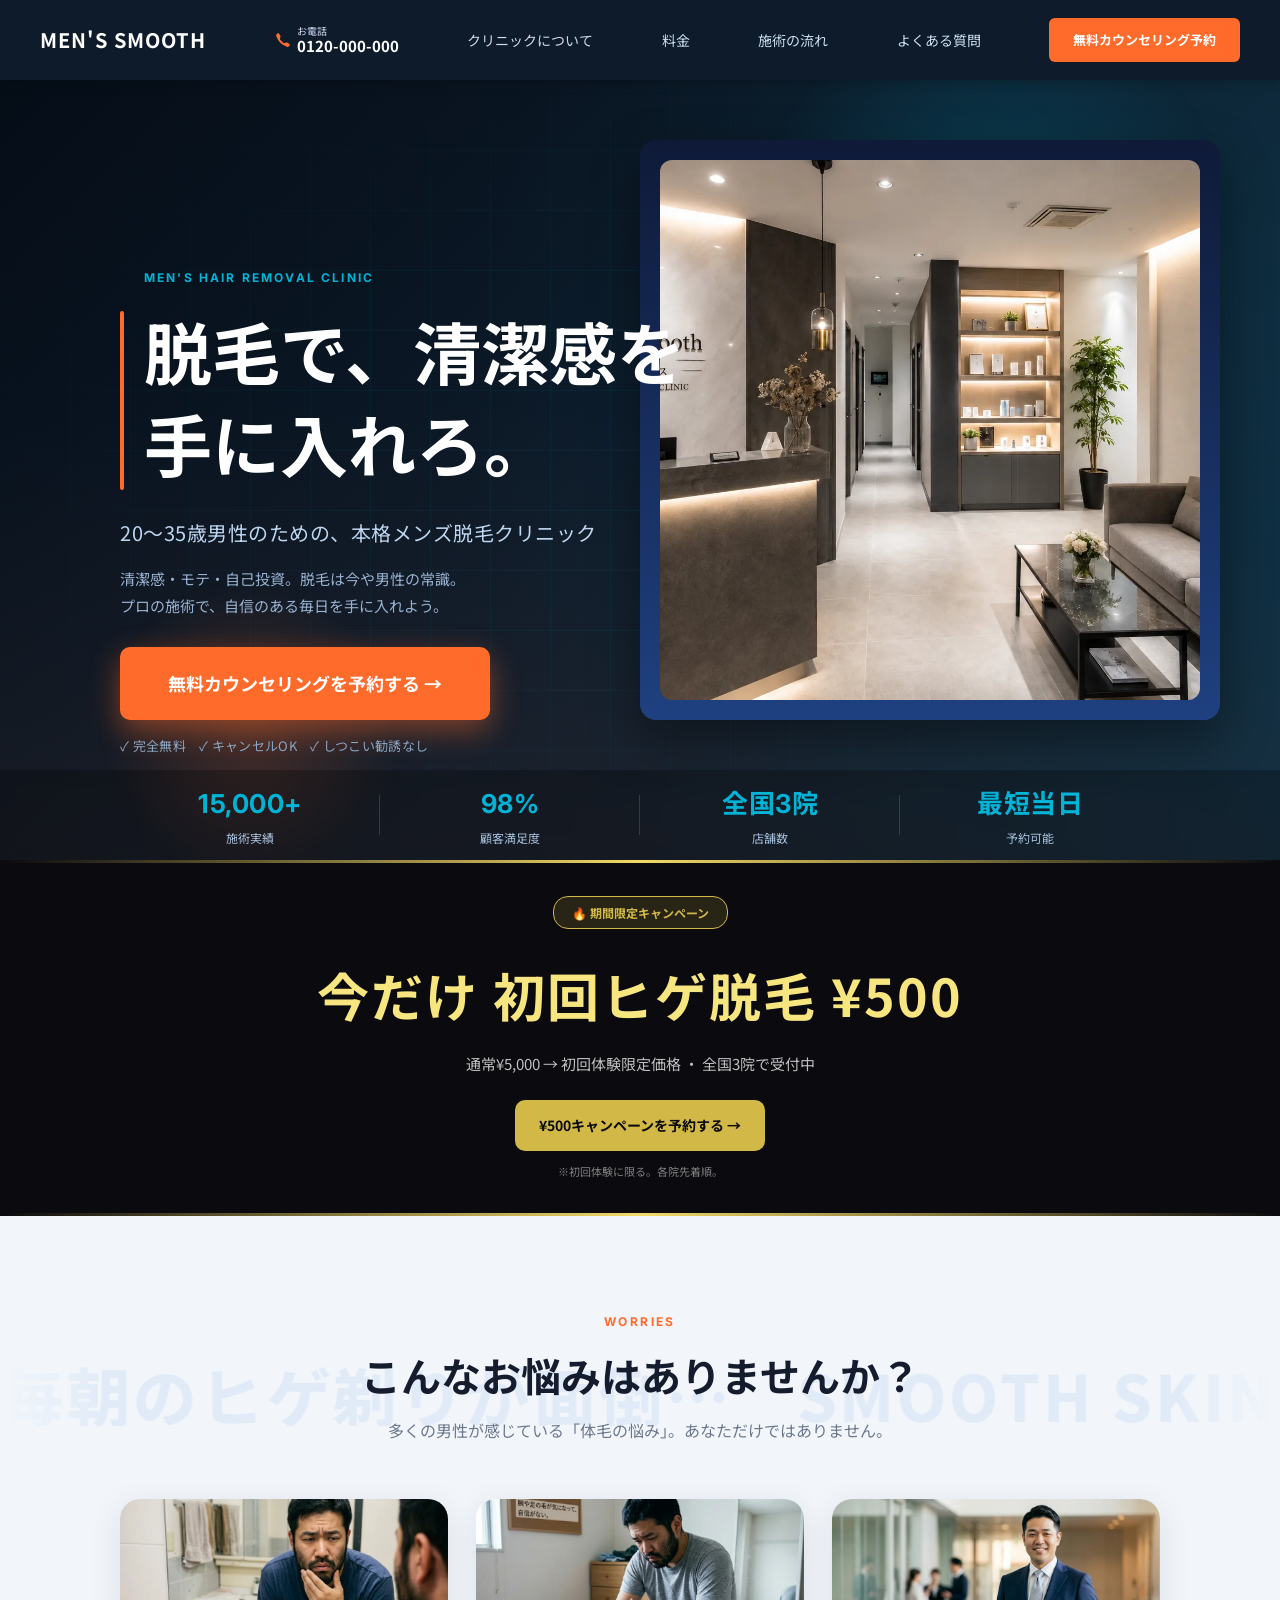
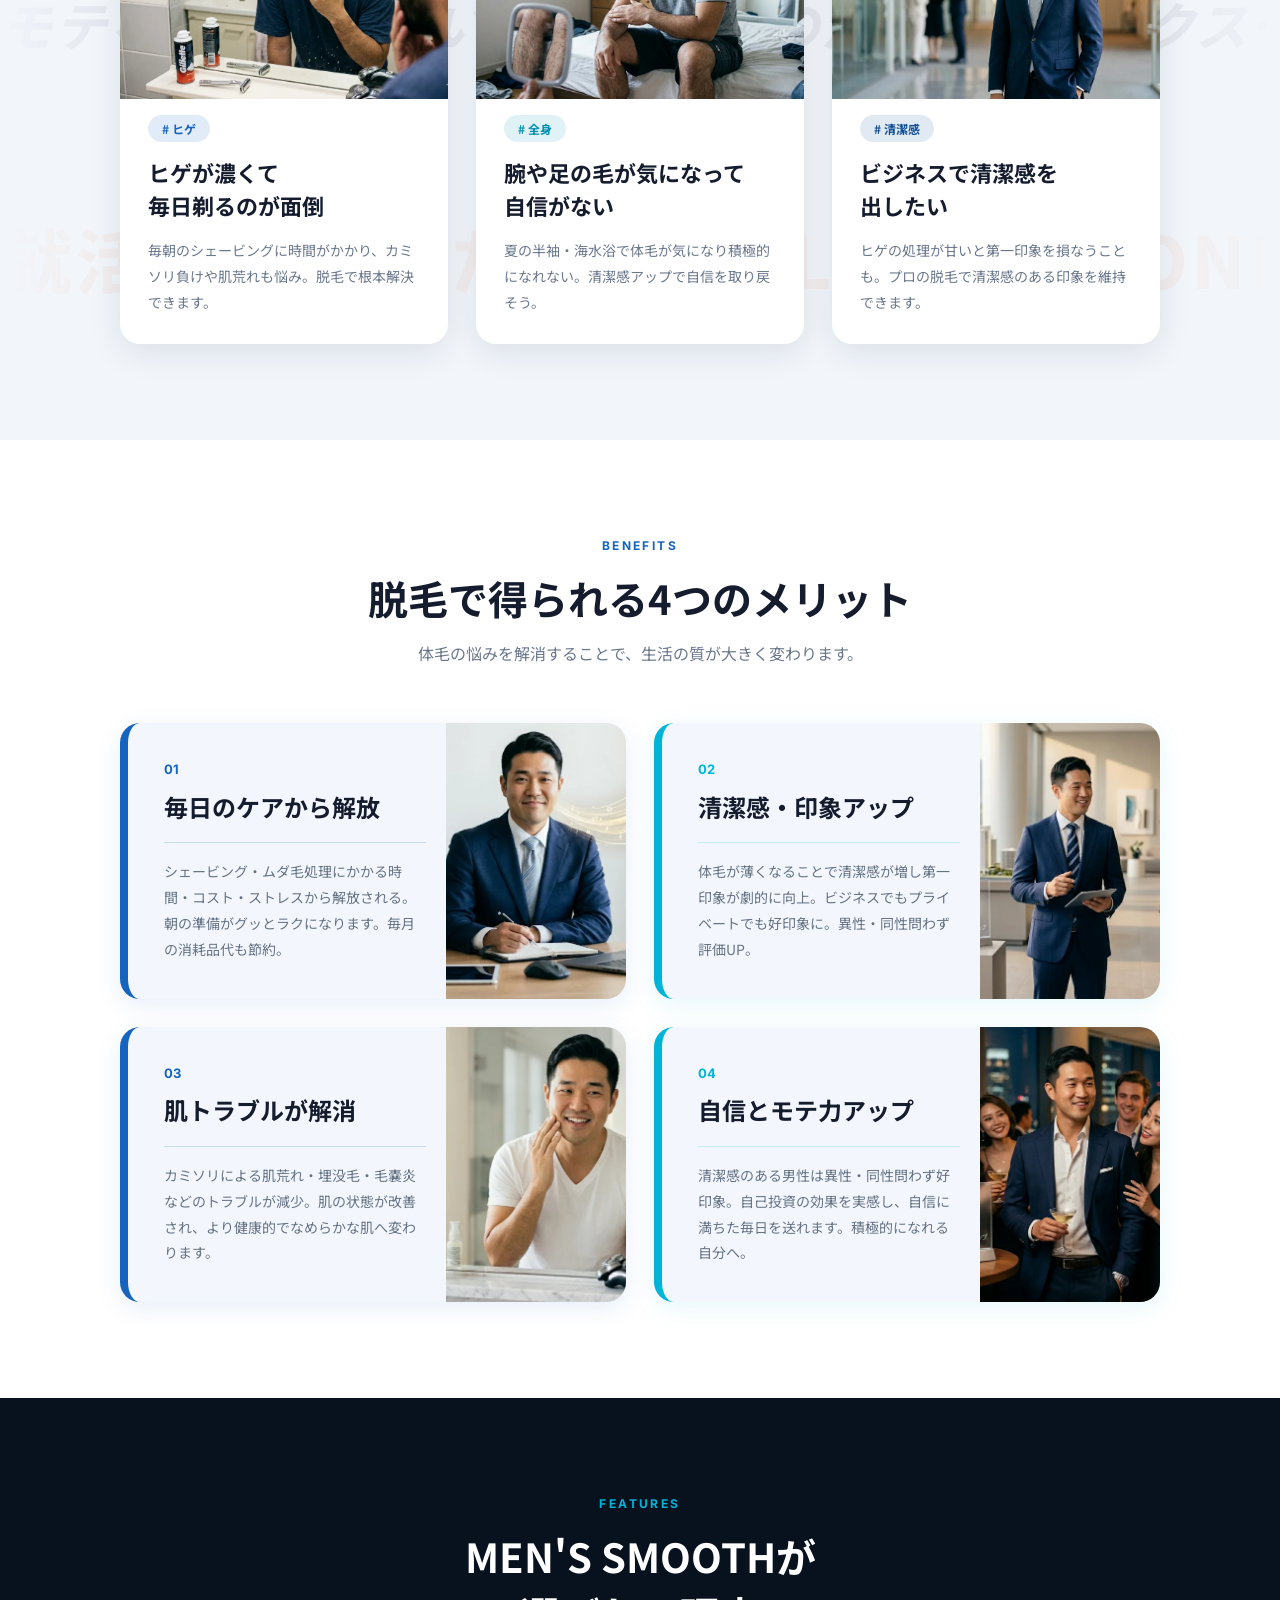
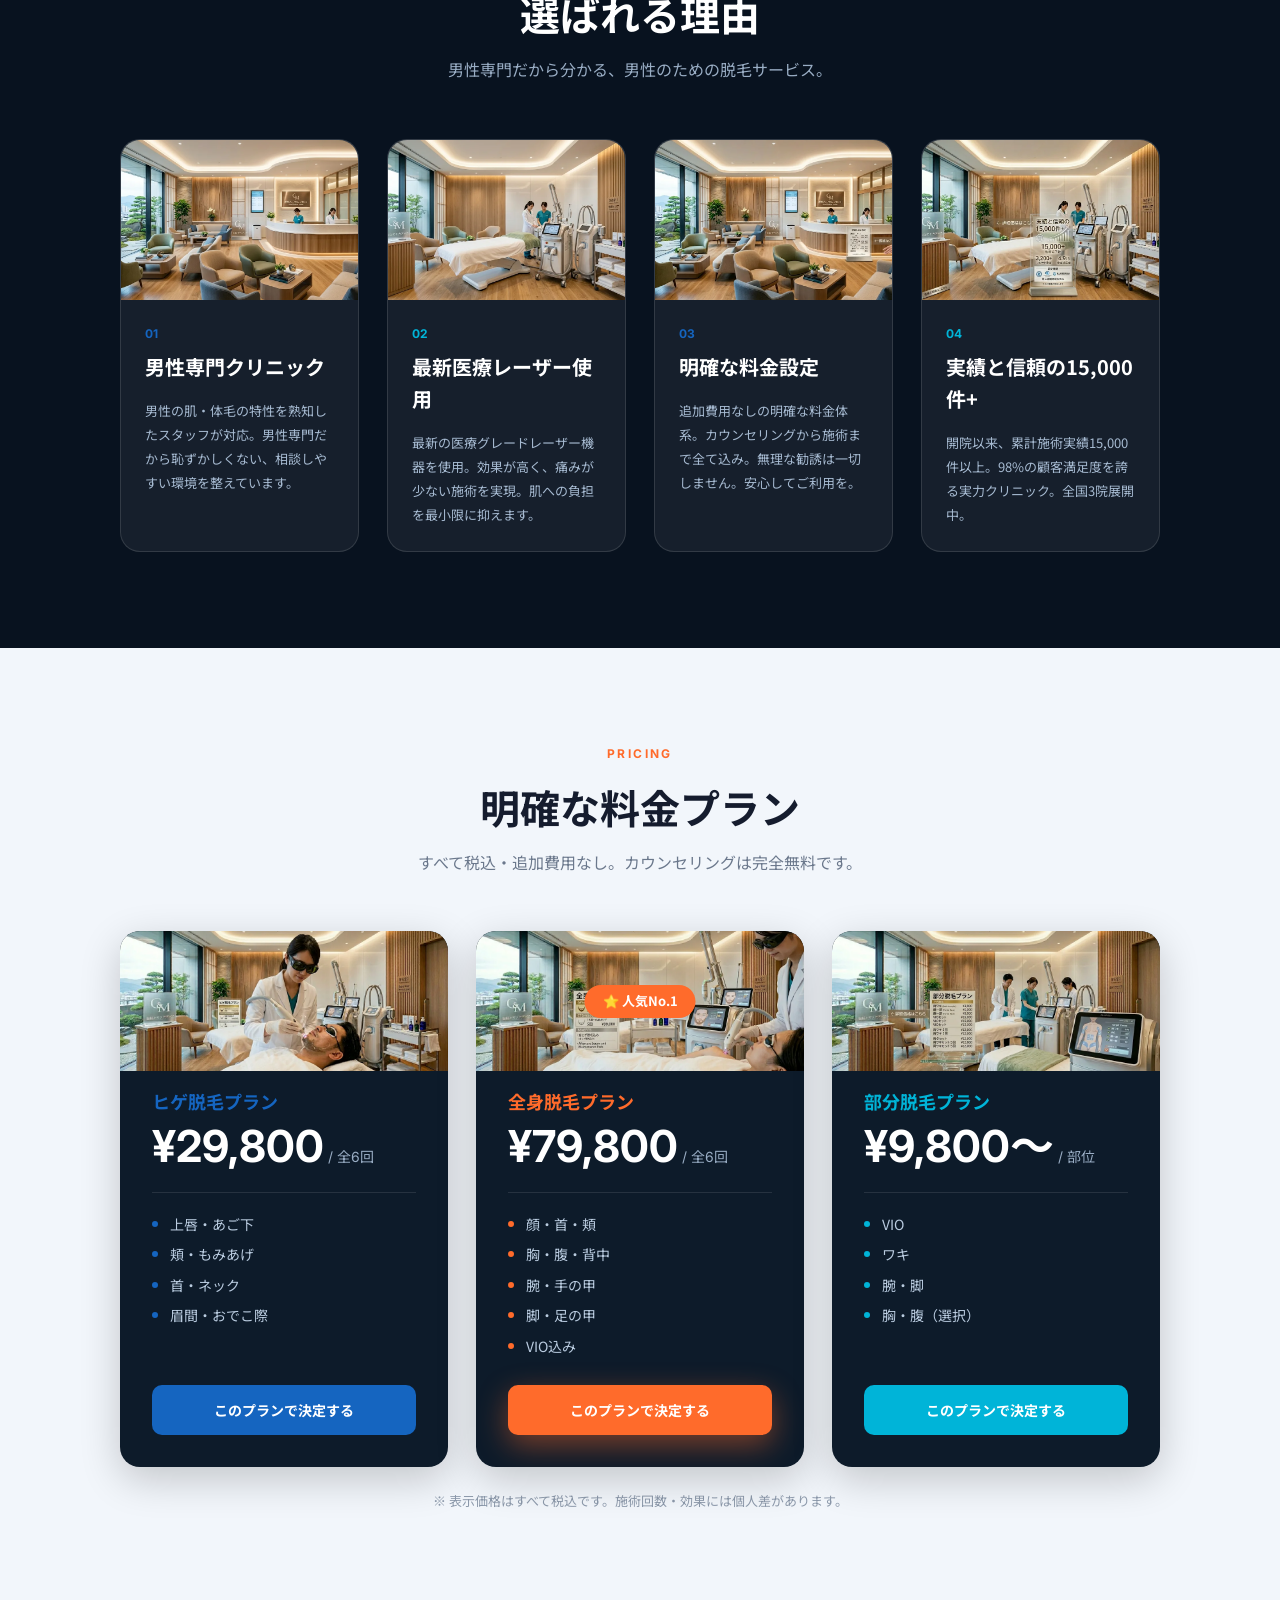
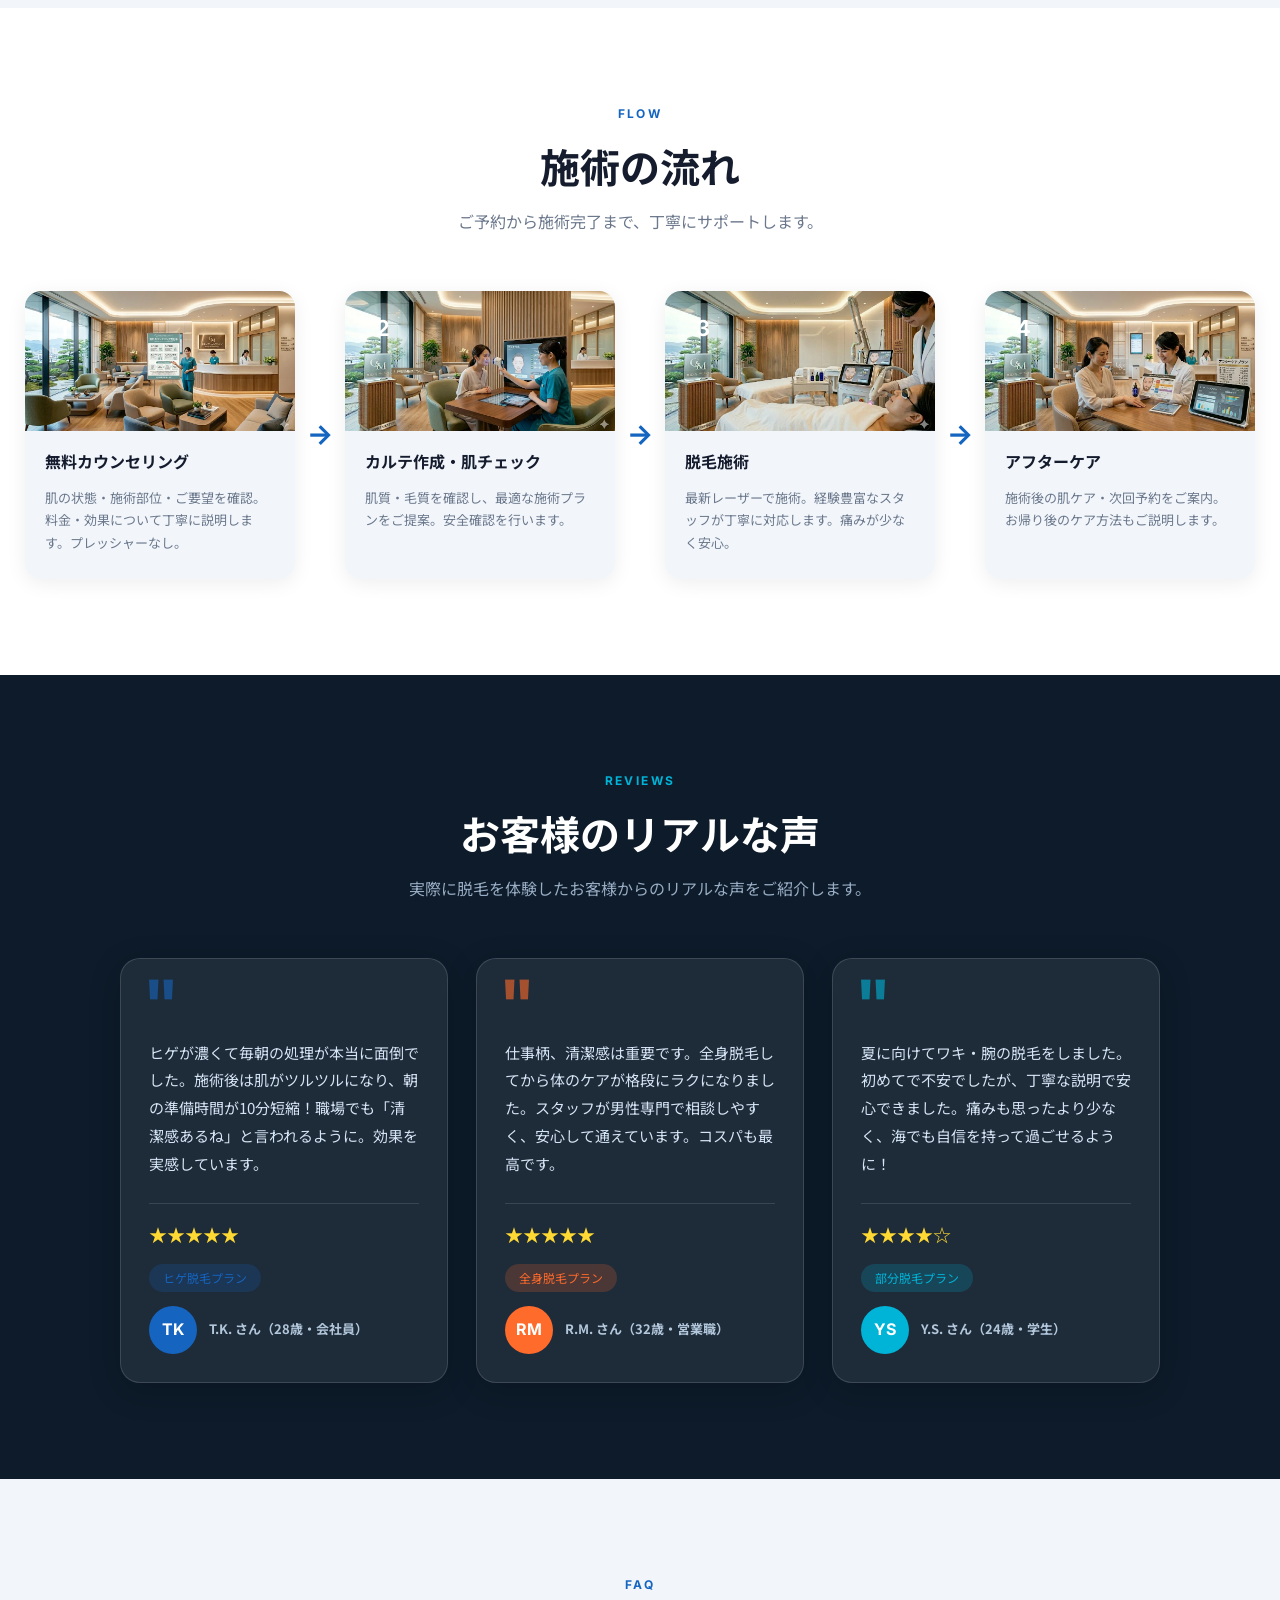
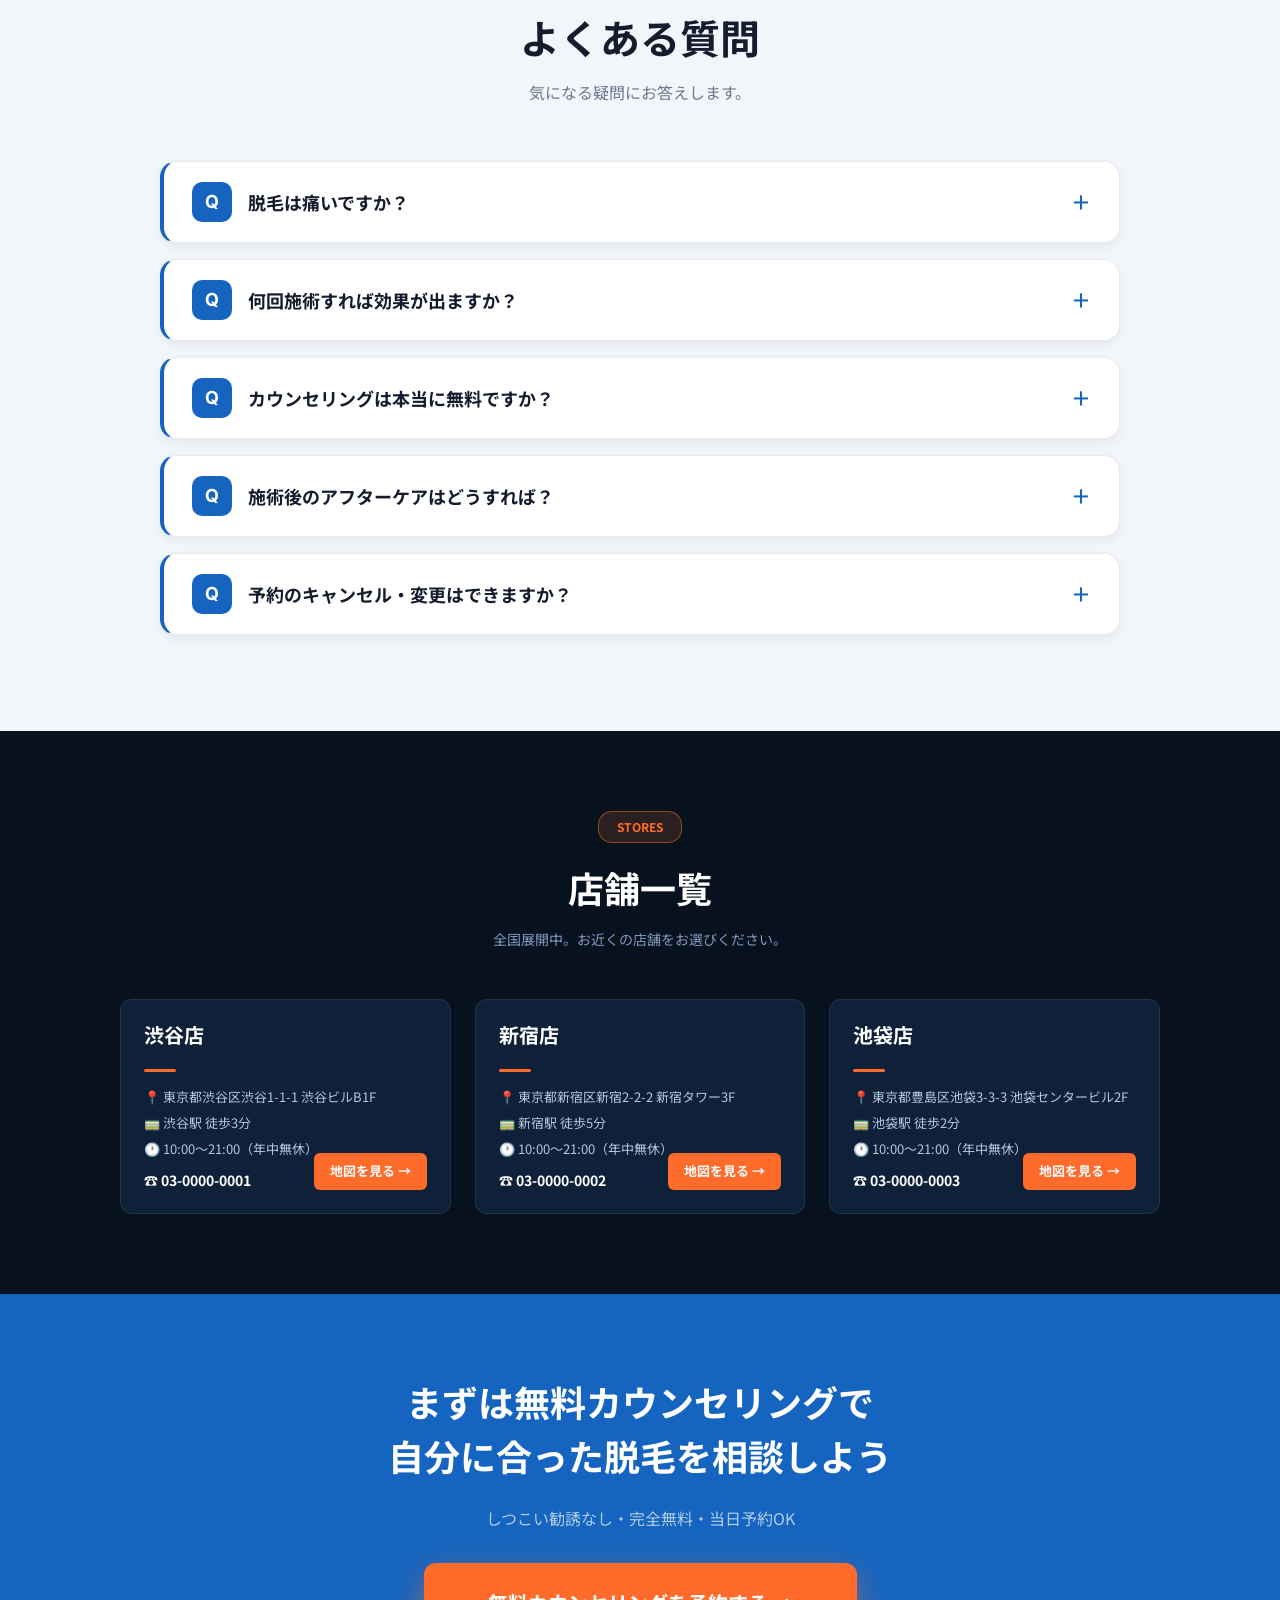
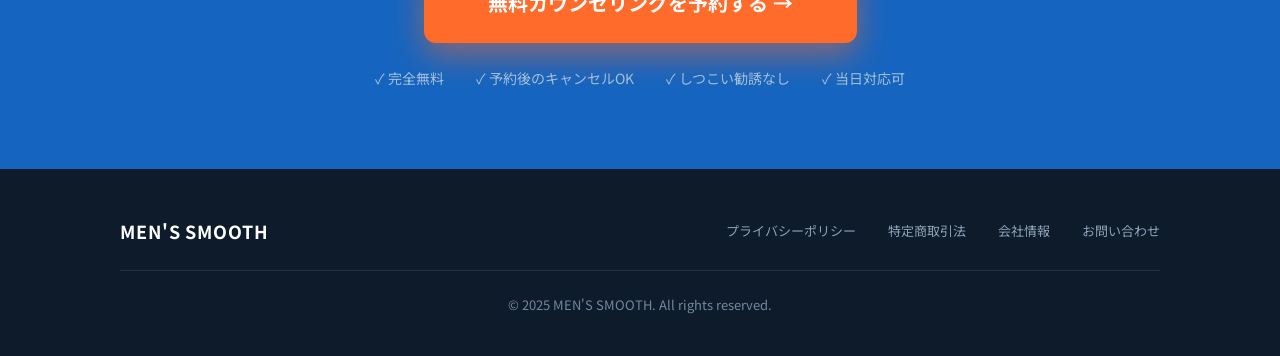
==== index.html @ 09d409c9 "first commit" ====
<!DOCTYPE html>
<html lang="ja">
<head>
  <meta charset="UTF-8">
  <meta name="viewport" content="width=device-width, initial-scale=1.0">
  <meta name="description" content="MEN'S SMOOTH（メンズスムース）は20〜35歳男性のための本格メンズ脱毛クリニック。全国3院、施術実績15,000件以上。今だけ初回ヒゲ脱毛¥500キャンペーン実施中。">
  <meta name="format-detection" content="telephone=no">
  <title>MEN'S SMOOTH - 脱毛で、清潔感を手に入れろ。男性専門脱毛クリニック</title>
  <link rel="preconnect" href="https://fonts.googleapis.com">
  <link rel="preconnect" href="https://fonts.gstatic.com" crossorigin>
  <link href="https://fonts.googleapis.com/css2?family=Inter:wght@400;700;800&family=Noto+Sans+JP:wght@400;500;700;900&display=swap" rel="stylesheet">
  <link rel="stylesheet" href="./css/styles.css">
</head>
<body>

  <!-- ===== Header ===== -->
  <header class="header">
    <div class="header__inner">
      <a href="./index.html" class="header__logo">MEN'S SMOOTH</a>

      <a href="tel:0120000000" class="header__tel" aria-label="電話で問い合わせ">
        <svg class="header__tel-icon" viewBox="0 0 16 16" aria-hidden="true">
          <path d="M3.654 1.328a.678.678 0 0 0-1.015-.063L1.605 2.3c-.483.484-.661 1.169-.45 1.77a17.6 17.6 0 0 0 4.168 6.608 17.6 17.6 0 0 0 6.608 4.168c.601.211 1.286.033 1.77-.45l1.034-1.034a.678.678 0 0 0-.063-1.015l-2.307-1.794a.68.68 0 0 0-.58-.122l-2.19.547a1.75 1.75 0 0 1-1.657-.459L5.482 8.062a1.75 1.75 0 0 1-.46-1.657l.548-2.19a.68.68 0 0 0-.122-.58z"/>
        </svg>
        <span class="header__tel-text">
          <span class="header__tel-label">お電話</span>
          <span class="header__tel-num">0120-000-000</span>
        </span>
      </a>

      <nav class="header__nav" aria-label="グローバルナビゲーション">
        <a href="#feature" class="header__nav-link">クリニックについて</a>
        <a href="#price" class="header__nav-link">料金</a>
        <a href="#flow" class="header__nav-link">施術の流れ</a>
        <a href="#faq" class="header__nav-link">よくある質問</a>
      </nav>

      <a href="./reservation-counseling.html" class="btn btn--primary header__cta is-pc">無料カウンセリング予約</a>
      <a href="./reservation-counseling.html" class="btn btn--primary header__cta is-sp">無料予約</a>

      <button type="button" class="header__hamburger js-hamburger" aria-label="メニューを開く" aria-expanded="false">
        <span class="header__hamburger-line"></span>
        <span class="header__hamburger-line"></span>
        <span class="header__hamburger-line"></span>
      </button>
    </div>
  </header>

  <!-- SP用：電話番号ストリップ -->
  <div class="header__sp-tel">
    <a href="tel:0120000000">
      <svg class="header__sp-tel-icon" viewBox="0 0 16 16" aria-hidden="true">
        <path d="M3.654 1.328a.678.678 0 0 0-1.015-.063L1.605 2.3c-.483.484-.661 1.169-.45 1.77a17.6 17.6 0 0 0 4.168 6.608 17.6 17.6 0 0 0 6.608 4.168c.601.211 1.286.033 1.77-.45l1.034-1.034a.678.678 0 0 0-.063-1.015l-2.307-1.794a.68.68 0 0 0-.58-.122l-2.19.547a1.75 1.75 0 0 1-1.657-.459L5.482 8.062a1.75 1.75 0 0 1-.46-1.657l.548-2.19a.68.68 0 0 0-.122-.58z"/>
      </svg>
      0120-000-000
    </a>
  </div>

  <!-- SP ドロワーメニュー -->
  <div class="sp-drawer js-drawer" aria-hidden="true">
    <nav class="sp-drawer__nav">
      <a href="#feature" class="sp-drawer__link">クリニックについて</a>
      <a href="#price" class="sp-drawer__link">料金</a>
      <a href="#flow" class="sp-drawer__link">施術の流れ</a>
      <a href="#faq" class="sp-drawer__link">よくある質問</a>
      <a href="#stores" class="sp-drawer__link">店舗一覧</a>
      <a href="./reservation-counseling.html" class="btn btn--primary sp-drawer__cta">無料カウンセリング予約</a>
    </nav>
  </div>

  <main>

    <!-- ===== FV ===== -->
    <section class="fv" id="fv">
      <div class="fv__inner">
        <span class="fv__decoration fv__decoration--1" aria-hidden="true"></span>
        <span class="fv__decoration fv__decoration--2" aria-hidden="true"></span>

        <div class="fv__content">
          <span class="fv__label">MEN'S HAIR REMOVAL CLINIC</span>

          <div class="fv__heading-wrap">
            <h1 class="fv__heading"><span class="is-pc">脱毛で、清潔感を<br>手に入れろ。</span><span class="is-sp">脱毛で、<br>清潔感を<br>手に入れろ。</span></h1>
          </div>

          <p class="fv__sub"><span class="is-pc">20〜35歳男性のための、本格メンズ脱毛クリニック</span><span class="is-sp">20〜35歳男性のための<br>本格メンズ脱毛クリニック</span></p>

          <p class="fv__desc">清潔感・モテ・自己投資。脱毛は今や男性の常識。<br>プロの施術で、自信のある毎日を手に入れよう。</p>

          <p class="fv__cta-row is-pc"><a href="./reservation-counseling.html" class="btn btn--primary btn--lg">無料カウンセリングを予約する →</a></p>
          <p class="fv__notes is-pc">✓ 完全無料　✓ キャンセルOK　✓ しつこい勧誘なし</p>
        </div>

        <figure class="fv__hero">
          <picture>
            <source media="(max-width: 768px)" srcset="./img/fv-hero-sp.webp">
            <img src="./img/fv-hero.webp" alt="メンズスムースのメインビジュアル" loading="eager" fetchpriority="high">
          </picture>
        </figure>

        <p class="fv__cta-row is-sp"><a href="./reservation-counseling.html" class="btn btn--primary">無料カウンセリングを予約する</a></p>
        <p class="fv__notes is-sp">✓ 完全無料　✓ キャンセルOK　✓ 勧誘なし</p>

        <div class="fv__stats" aria-label="クリニック実績">
          <div class="fv__stat">
            <div class="fv__stat-num">15,000+</div>
            <div class="fv__stat-label">施術実績</div>
          </div>
          <div class="fv__stat">
            <div class="fv__stat-num">98%</div>
            <div class="fv__stat-label"><span class="is-pc">顧客満足度</span><span class="is-sp">満足度</span></div>
          </div>
          <div class="fv__stat">
            <div class="fv__stat-num">全国3院</div>
            <div class="fv__stat-label">店舗数</div>
          </div>
          <div class="fv__stat fv__stat--hide-sp">
            <div class="fv__stat-num">最短当日</div>
            <div class="fv__stat-label">予約可能</div>
          </div>
        </div>
      </div>
    </section>

    <!-- ===== Campaign ===== -->
    <section class="campaign" id="campaign" aria-label="キャンペーン">
      <span class="campaign__badge">🔥 期間限定キャンペーン</span>
      <h2 class="campaign__title"><span class="campaign__pre is-sp">今だけ</span><span class="is-pc">今だけ </span>初回ヒゲ脱毛 ¥500</h2>
      <p class="campaign__sub">通常¥5,000 → 初回体験限定価格 ・ 全国3院で受付中</p>
      <p class="campaign__cta"><a href="./reservation-campaign.html" class="btn btn--gold btn--md">¥500キャンペーンを予約する →</a></p>
      <p class="campaign__note">※初回体験に限る。各院先着順。</p>
    </section>

    <!-- ===== Nayami ===== -->
    <section class="section nayami" id="nayami">
      <!-- 背景マーキー(装飾) -->
      <div class="nayami__marquee" aria-hidden="true">
        <div class="nayami__marquee-row nayami__marquee-row--1">
          <div class="nayami__marquee-track">
            <span>毎朝のヒゲ剃りが面倒…</span>
            <span>SMOOTH SKIN</span>
            <span>青ヒゲが気になる…</span>
            <span>清潔感を上げたい…</span>
            <span>CONFIDENCE</span>
            <span>カミソリ負けが痛い…</span>
            <span>毎朝のヒゲ剃りが面倒…</span>
            <span>SMOOTH SKIN</span>
            <span>青ヒゲが気になる…</span>
            <span>清潔感を上げたい…</span>
            <span>CONFIDENCE</span>
            <span>カミソリ負けが痛い…</span>
          </div>
        </div>
        <div class="nayami__marquee-row nayami__marquee-row--2">
          <div class="nayami__marquee-track">
            <span>モテる肌になりたい…</span>
            <span>毛深いのがコンプレックス…</span>
            <span>FRESH</span>
            <span>第一印象を変えたい…</span>
            <span>学割でお得に脱毛したい…</span>
            <span>モテる肌になりたい…</span>
            <span>毛深いのがコンプレックス…</span>
            <span>FRESH</span>
            <span>第一印象を変えたい…</span>
            <span>学割でお得に脱毛したい…</span>
          </div>
        </div>
        <div class="nayami__marquee-row nayami__marquee-row--3">
          <div class="nayami__marquee-track">
            <span>就活前に整えたい…</span>
            <span>CLEAN &amp; CONFIDENT</span>
            <span>肌をキレイに見せたい…</span>
            <span>毎朝のヒゲ剃りが面倒…</span>
            <span>清潔感を上げたい…</span>
            <span>就活前に整えたい…</span>
            <span>CLEAN &amp; CONFIDENT</span>
            <span>肌をキレイに見せたい…</span>
            <span>毎朝のヒゲ剃りが面倒…</span>
            <span>清潔感を上げたい…</span>
          </div>
        </div>
      </div>
      <div class="section__inner">
        <header class="section-title">
          <span class="section-title__label" style="color:#ff6b2b;">WORRIES</span>
          <h2 class="section-title__heading">こんなお悩みはありませんか？</h2>
          <p class="section-title__sub">多くの男性が感じている「体毛の悩み」。あなただけではありません。</p>
        </header>
        <div class="nayami__cards">
          <article class="nayami-card">
            <img src="./img/nayami-hige.webp" alt="ヒゲの悩み" class="nayami-card__image">
            <div class="nayami-card__body">
              <span class="nayami-card__tag"># ヒゲ</span>
              <h3 class="nayami-card__title">ヒゲが濃くて<br>毎日剃るのが面倒</h3>
              <p class="nayami-card__desc">毎朝のシェービングに時間がかかり、カミソリ負けや肌荒れも悩み。脱毛で根本解決できます。</p>
            </div>
          </article>
          <article class="nayami-card">
            <img src="./img/nayami-zenshin.webp" alt="全身の悩み" class="nayami-card__image">
            <div class="nayami-card__body">
              <span class="nayami-card__tag nayami-card__tag--cyan"># 全身</span>
              <h3 class="nayami-card__title">腕や足の毛が気になって<br>自信がない</h3>
              <p class="nayami-card__desc">夏の半袖・海水浴で体毛が気になり積極的になれない。清潔感アップで自信を取り戻そう。</p>
            </div>
          </article>
          <article class="nayami-card">
            <img src="./img/nayami-seiketsu.webp" alt="清潔感の悩み" class="nayami-card__image">
            <div class="nayami-card__body">
              <span class="nayami-card__tag nayami-card__tag--blue"># 清潔感</span>
              <h3 class="nayami-card__title">ビジネスで清潔感を<br>出したい</h3>
              <p class="nayami-card__desc">ヒゲの処理が甘いと第一印象を損なうことも。プロの脱毛で清潔感のある印象を維持できます。</p>
            </div>
          </article>
        </div>
      </div>
    </section>

    <!-- ===== Benefit ===== -->
    <section class="section benefit" id="benefit">
      <div class="section__inner">
        <header class="section-title">
          <span class="section-title__label" style="color:#1565c0;">BENEFITS</span>
          <h2 class="section-title__heading">脱毛で得られる4つのメリット</h2>
          <p class="section-title__sub">体毛の悩みを解消することで、生活の質が大きく変わります。</p>
        </header>
        <div class="benefit__cards">
          <article class="benefit-card">
            <p class="benefit-card__num">01</p>
            <h3 class="benefit-card__title">毎日のケアから解放</h3>
            <p class="benefit-card__desc">シェービング・ムダ毛処理にかかる時間・コスト・ストレスから解放される。朝の準備がグッとラクになります。毎月の消耗品代も節約。</p>
            <img src="./img/benefit-1.webp" alt="" class="benefit-card__image" aria-hidden="true">
          </article>
          <article class="benefit-card benefit-card--cyan">
            <p class="benefit-card__num">02</p>
            <h3 class="benefit-card__title">清潔感・印象アップ</h3>
            <p class="benefit-card__desc">体毛が薄くなることで清潔感が増し第一印象が劇的に向上。ビジネスでもプライベートでも好印象に。異性・同性問わず評価UP。</p>
            <img src="./img/benefit-2.webp" alt="" class="benefit-card__image" aria-hidden="true">
          </article>
          <article class="benefit-card">
            <p class="benefit-card__num">03</p>
            <h3 class="benefit-card__title">肌トラブルが解消</h3>
            <p class="benefit-card__desc">カミソリによる肌荒れ・埋没毛・毛嚢炎などのトラブルが減少。肌の状態が改善され、より健康的でなめらかな肌へ変わります。</p>
            <img src="./img/benefit-3.webp" alt="" class="benefit-card__image" aria-hidden="true">
          </article>
          <article class="benefit-card benefit-card--cyan">
            <p class="benefit-card__num">04</p>
            <h3 class="benefit-card__title">自信とモテ力アップ</h3>
            <p class="benefit-card__desc">清潔感のある男性は異性・同性問わず好印象。自己投資の効果を実感し、自信に満ちた毎日を送れます。積極的になれる自分へ。</p>
            <img src="./img/benefit-4.webp" alt="" class="benefit-card__image" aria-hidden="true">
          </article>
        </div>
      </div>
    </section>

    <!-- ===== Feature ===== -->
    <section class="section feature" id="feature">
      <div class="section__inner">
        <header class="section-title section-title--light">
          <span class="section-title__label" style="color:#00b4d8;">FEATURES</span>
          <h2 class="section-title__heading">MEN'S SMOOTHが<br>選ばれる理由</h2>
          <p class="section-title__sub">男性専門だから分かる、男性のための脱毛サービス。</p>
        </header>
        <div class="feature__cards">
          <article class="feature-card">
            <img src="./img/feature-1.webp" alt="" class="feature-card__image" aria-hidden="true">
            <div class="feature-card__body">
              <p class="feature-card__num">01</p>
              <h3 class="feature-card__title">男性専門クリニック</h3>
              <p class="feature-card__desc">男性の肌・体毛の特性を熟知したスタッフが対応。男性専門だから恥ずかしくない、相談しやすい環境を整えています。</p>
            </div>
          </article>
          <article class="feature-card">
            <img src="./img/feature-2.webp" alt="" class="feature-card__image" aria-hidden="true">
            <div class="feature-card__body">
              <p class="feature-card__num">02</p>
              <h3 class="feature-card__title">最新医療レーザー使用</h3>
              <p class="feature-card__desc">最新の医療グレードレーザー機器を使用。効果が高く、痛みが少ない施術を実現。肌への負担を最小限に抑えます。</p>
            </div>
          </article>
          <article class="feature-card">
            <img src="./img/feature-3.webp" alt="" class="feature-card__image" aria-hidden="true">
            <div class="feature-card__body">
              <p class="feature-card__num">03</p>
              <h3 class="feature-card__title">明確な料金設定</h3>
              <p class="feature-card__desc">追加費用なしの明確な料金体系。カウンセリングから施術まで全て込み。無理な勧誘は一切しません。安心してご利用を。</p>
            </div>
          </article>
          <article class="feature-card">
            <img src="./img/feature-4.webp" alt="" class="feature-card__image" aria-hidden="true">
            <div class="feature-card__body">
              <p class="feature-card__num">04</p>
              <h3 class="feature-card__title">実績と信頼の15,000件+</h3>
              <p class="feature-card__desc">開院以来、累計施術実績15,000件以上。98%の顧客満足度を誇る実力クリニック。全国3院展開中。</p>
            </div>
          </article>
        </div>
      </div>
    </section>

    <!-- ===== Price ===== -->
    <section class="section price" id="price">
      <div class="section__inner">
        <header class="section-title">
          <span class="section-title__label" style="color:#ff6b2b;">PRICING</span>
          <h2 class="section-title__heading">明確な料金プラン</h2>
          <p class="section-title__sub">すべて税込・追加費用なし。カウンセリングは完全無料です。</p>
        </header>
        <div class="price__cards">
          <article class="price-card">
            <img src="./img/price-hige.webp" alt="" class="price-card__image" aria-hidden="true">
            <div class="price-card__body">
              <h3 class="price-card__name">ヒゲ脱毛プラン</h3>
              <p class="price-card__price">¥29,800<span class="price-card__price-unit">/ 全6回</span></p>
              <div class="price-card__divider"></div>
              <ul class="price-card__list">
                <li>上唇・あご下</li>
                <li>頬・もみあげ</li>
                <li>首・ネック</li>
                <li>眉間・おでこ際</li>
              </ul>
              <a href="./reservation-plan.html?plan=hige" class="btn btn--secondary btn--md btn--block">このプランで決定する</a>
            </div>
          </article>
          <article class="price-card price-card--popular">
            <img src="./img/price-zenshin.webp" alt="" class="price-card__image" aria-hidden="true">
            <span class="price-card__badge">⭐ 人気No.1</span>
            <div class="price-card__body">
              <h3 class="price-card__name">全身脱毛プラン</h3>
              <p class="price-card__price">¥79,800<span class="price-card__price-unit">/ 全6回</span></p>
              <div class="price-card__divider"></div>
              <ul class="price-card__list">
                <li>顔・首・頬</li>
                <li>胸・腹・背中</li>
                <li>腕・手の甲</li>
                <li>脚・足の甲</li>
                <li>VIO込み</li>
              </ul>
              <a href="./reservation-plan.html?plan=zenshin" class="btn btn--primary btn--md btn--block">このプランで決定する</a>
            </div>
          </article>
          <article class="price-card price-card--bubun">
            <img src="./img/price-bubun.webp" alt="" class="price-card__image" aria-hidden="true">
            <div class="price-card__body">
              <h3 class="price-card__name">部分脱毛プラン</h3>
              <p class="price-card__price">¥9,800〜<span class="price-card__price-unit">/ 部位</span></p>
              <div class="price-card__divider"></div>
              <ul class="price-card__list">
                <li>VIO</li>
                <li>ワキ</li>
                <li>腕・脚</li>
                <li>胸・腹（選択）</li>
              </ul>
              <a href="./reservation-plan.html?plan=bubun" class="btn btn--cyan btn--md btn--block">このプランで決定する</a>
            </div>
          </article>
        </div>
        <p class="price__note">※ 表示価格はすべて税込です。施術回数・効果には個人差があります。</p>
      </div>
    </section>

    <!-- ===== Flow ===== -->
    <section class="section flow" id="flow">
      <div class="section__inner">
        <header class="section-title">
          <span class="section-title__label" style="color:#1565c0;">FLOW</span>
          <h2 class="section-title__heading">施術の流れ</h2>
          <p class="section-title__sub">ご予約から施術完了まで、丁寧にサポートします。</p>
        </header>
        <ol class="flow__steps">
          <li class="flow-step">
            <img src="./img/flow-1.webp" alt="" class="flow-step__image" aria-hidden="true">
            <span class="flow-step__num">1</span>
            <div class="flow-step__body">
              <h3 class="flow-step__title">無料カウンセリング</h3>
              <p class="flow-step__desc">肌の状態・施術部位・ご要望を確認。料金・効果について丁寧に説明します。プレッシャーなし。</p>
            </div>
          </li>
          <li class="flow__arrow" aria-hidden="true">→</li>
          <li class="flow-step">
            <img src="./img/flow-2.webp" alt="" class="flow-step__image" aria-hidden="true">
            <span class="flow-step__num">2</span>
            <div class="flow-step__body">
              <h3 class="flow-step__title">カルテ作成・肌チェック</h3>
              <p class="flow-step__desc">肌質・毛質を確認し、最適な施術プランをご提案。安全確認を行います。</p>
            </div>
          </li>
          <li class="flow__arrow" aria-hidden="true">→</li>
          <li class="flow-step">
            <img src="./img/flow-3.webp" alt="" class="flow-step__image" aria-hidden="true">
            <span class="flow-step__num">3</span>
            <div class="flow-step__body">
              <h3 class="flow-step__title">脱毛施術</h3>
              <p class="flow-step__desc">最新レーザーで施術。経験豊富なスタッフが丁寧に対応します。痛みが少なく安心。</p>
            </div>
          </li>
          <li class="flow__arrow" aria-hidden="true">→</li>
          <li class="flow-step">
            <img src="./img/flow-4.webp" alt="" class="flow-step__image" aria-hidden="true">
            <span class="flow-step__num">4</span>
            <div class="flow-step__body">
              <h3 class="flow-step__title">アフターケア</h3>
              <p class="flow-step__desc">施術後の肌ケア・次回予約をご案内。お帰り後のケア方法もご説明します。</p>
            </div>
          </li>
        </ol>
      </div>
    </section>

    <!-- ===== Testimonials ===== -->
    <section class="section testimonials" id="testimonials">
      <div class="section__inner">
        <header class="section-title section-title--light">
          <span class="section-title__label" style="color:#00b4d8;">REVIEWS</span>
          <h2 class="section-title__heading">お客様のリアルな声</h2>
          <p class="section-title__sub">実際に脱毛を体験したお客様からのリアルな声をご紹介します。</p>
        </header>
        <div class="testimonials__cards">
          <article class="review-card">
            <span class="review-card__quote" aria-hidden="true">"</span>
            <p class="review-card__text">ヒゲが濃くて毎朝の処理が本当に面倒でした。施術後は肌がツルツルになり、朝の準備時間が10分短縮！職場でも「清潔感あるね」と言われるように。効果を実感しています。</p>
            <div class="review-card__divider"></div>
            <p class="review-card__rating" aria-label="5つ星評価">★★★★★</p>
            <span class="review-card__plan">ヒゲ脱毛プラン</span>
            <div class="review-card__user">
              <span class="review-card__avatar" aria-hidden="true">TK</span>
              <span class="review-card__name">T.K. さん（28歳・会社員）</span>
            </div>
          </article>
          <article class="review-card review-card--orange">
            <span class="review-card__quote" aria-hidden="true">"</span>
            <p class="review-card__text">仕事柄、清潔感は重要です。全身脱毛してから体のケアが格段にラクになりました。スタッフが男性専門で相談しやすく、安心して通えています。コスパも最高です。</p>
            <div class="review-card__divider"></div>
            <p class="review-card__rating" aria-label="5つ星評価">★★★★★</p>
            <span class="review-card__plan">全身脱毛プラン</span>
            <div class="review-card__user">
              <span class="review-card__avatar" aria-hidden="true">RM</span>
              <span class="review-card__name">R.M. さん（32歳・営業職）</span>
            </div>
          </article>
          <article class="review-card review-card--cyan">
            <span class="review-card__quote" aria-hidden="true">"</span>
            <p class="review-card__text">夏に向けてワキ・腕の脱毛をしました。初めてで不安でしたが、丁寧な説明で安心できました。痛みも思ったより少なく、海でも自信を持って過ごせるように！</p>
            <div class="review-card__divider"></div>
            <p class="review-card__rating" aria-label="4つ星評価">★★★★☆</p>
            <span class="review-card__plan">部分脱毛プラン</span>
            <div class="review-card__user">
              <span class="review-card__avatar" aria-hidden="true">YS</span>
              <span class="review-card__name">Y.S. さん（24歳・学生）</span>
            </div>
          </article>
        </div>
      </div>
    </section>

    <!-- ===== FAQ ===== -->
    <section class="section faq" id="faq">
      <div class="section__inner">
        <header class="section-title">
          <span class="section-title__label" style="color:#1565c0;">FAQ</span>
          <h2 class="section-title__heading">よくある質問</h2>
          <p class="section-title__sub">気になる疑問にお答えします。</p>
        </header>
        <div class="faq__list">
          <article class="faq-item">
            <button type="button" class="faq-item__question js-faq-question" aria-expanded="false">
              <span class="faq-item__icon" aria-hidden="true">Q</span>
              <span class="faq-item__qtext">脱毛は痛いですか？</span>
              <span class="faq-item__toggle" aria-hidden="true">＋</span>
            </button>
            <div class="faq-item__answer">
              <div class="faq-item__answer-inner">
                <span class="faq-item__icon faq-item__icon--a" aria-hidden="true">A</span>
                <p class="faq-item__atext">最新の医療グレードレーザーを使用しており、痛みは最小限です。施術部位や毛質によって多少の違いはありますが、多くのお客様が「思ったより痛くなかった」とおっしゃっています。ご不安な方にはテスト照射を行いますのでご安心ください。</p>
              </div>
            </div>
          </article>
          <article class="faq-item">
            <button type="button" class="faq-item__question js-faq-question" aria-expanded="false">
              <span class="faq-item__icon" aria-hidden="true">Q</span>
              <span class="faq-item__qtext">何回施術すれば効果が出ますか？</span>
              <span class="faq-item__toggle" aria-hidden="true">＋</span>
            </button>
            <div class="faq-item__answer">
              <div class="faq-item__answer-inner">
                <span class="faq-item__icon faq-item__icon--a" aria-hidden="true">A</span>
                <p class="faq-item__atext">個人差はありますが、一般的に5〜8回程度で効果を実感いただけます。ヒゲは毛が太く濃いため、他の部位より多く回数が必要な場合があります。担当スタッフが個別にご相談に応じます。</p>
              </div>
            </div>
          </article>
          <article class="faq-item">
            <button type="button" class="faq-item__question js-faq-question" aria-expanded="false">
              <span class="faq-item__icon" aria-hidden="true">Q</span>
              <span class="faq-item__qtext">カウンセリングは本当に無料ですか？</span>
              <span class="faq-item__toggle" aria-hidden="true">＋</span>
            </button>
            <div class="faq-item__answer">
              <div class="faq-item__answer-inner">
                <span class="faq-item__icon faq-item__icon--a" aria-hidden="true">A</span>
                <p class="faq-item__atext">はい、カウンセリングは完全無料です。施術の強制や、しつこい勧誘は一切行いません。疑問点や不安な点を何でもご相談ください。予約後のキャンセルも無料で承っています。</p>
              </div>
            </div>
          </article>
          <article class="faq-item">
            <button type="button" class="faq-item__question js-faq-question" aria-expanded="false">
              <span class="faq-item__icon" aria-hidden="true">Q</span>
              <span class="faq-item__qtext">施術後のアフターケアはどうすれば？</span>
              <span class="faq-item__toggle" aria-hidden="true">＋</span>
            </button>
            <div class="faq-item__answer">
              <div class="faq-item__answer-inner">
                <span class="faq-item__icon faq-item__icon--a" aria-hidden="true">A</span>
                <p class="faq-item__atext">施術後は紫外線対策と保湿が重要です。詳しいアフターケア方法は施術後にスタッフから説明があります。専用の保湿クリームを無料でご提供しています。気になる点があればいつでもLINEでお問い合わせください。</p>
              </div>
            </div>
          </article>
          <article class="faq-item">
            <button type="button" class="faq-item__question js-faq-question" aria-expanded="false">
              <span class="faq-item__icon" aria-hidden="true">Q</span>
              <span class="faq-item__qtext">予約のキャンセル・変更はできますか？</span>
              <span class="faq-item__toggle" aria-hidden="true">＋</span>
            </button>
            <div class="faq-item__answer">
              <div class="faq-item__answer-inner">
                <span class="faq-item__icon faq-item__icon--a" aria-hidden="true">A</span>
                <p class="faq-item__atext">前日までのご連絡であればキャンセル・変更が可能です（無料）。当日キャンセルはキャンセル料が発生する場合があります。オンラインでも簡単に変更できますので、お気軽にご連絡ください。</p>
              </div>
            </div>
          </article>
        </div>
      </div>
    </section>

    <!-- ===== Stores ===== -->
    <section class="stores" id="stores">
      <div class="stores__inner">
        <span class="stores__label">STORES</span>
        <h2 class="stores__heading">店舗一覧</h2>
        <p class="stores__sub">全国展開中。お近くの店舗をお選びください。</p>
        <div class="stores__list">
          <article class="store-card">
            <h3 class="store-card__name">渋谷店</h3>
            <div class="store-card__info">
              <p>📍 東京都渋谷区渋谷1-1-1 渋谷ビルB1F</p>
              <p>🚃 渋谷駅 徒歩3分</p>
              <p>🕐 10:00〜21:00（年中無休）</p>
              <a href="tel:0300000001" class="store-card__tel">☎ 03-0000-0001</a>
            </div>
            <a href="https://www.google.com/maps?q=東京都渋谷区渋谷1-1-1" target="_blank" rel="noopener noreferrer" class="store-card__map">地図を見る →</a>
          </article>
          <article class="store-card">
            <h3 class="store-card__name">新宿店</h3>
            <div class="store-card__info">
              <p>📍 東京都新宿区新宿2-2-2 新宿タワー3F</p>
              <p>🚃 新宿駅 徒歩5分</p>
              <p>🕐 10:00〜21:00（年中無休）</p>
              <a href="tel:0300000002" class="store-card__tel">☎ 03-0000-0002</a>
            </div>
            <a href="https://www.google.com/maps?q=東京都新宿区新宿2-2-2" target="_blank" rel="noopener noreferrer" class="store-card__map">地図を見る →</a>
          </article>
          <article class="store-card">
            <h3 class="store-card__name">池袋店</h3>
            <div class="store-card__info">
              <p>📍 東京都豊島区池袋3-3-3 池袋センタービル2F</p>
              <p>🚃 池袋駅 徒歩2分</p>
              <p>🕐 10:00〜21:00（年中無休）</p>
              <a href="tel:0300000003" class="store-card__tel">☎ 03-0000-0003</a>
            </div>
            <a href="https://www.google.com/maps?q=東京都豊島区池袋3-3-3" target="_blank" rel="noopener noreferrer" class="store-card__map">地図を見る →</a>
          </article>
        </div>
      </div>
    </section>

    <!-- ===== Bottom CTA ===== -->
    <section class="cta" id="cta-bottom">
      <div class="cta__inner">
        <h2 class="cta__heading">まずは無料カウンセリングで<br>自分に合った脱毛を相談しよう</h2>
        <p class="cta__sub">しつこい勧誘なし・完全無料・当日予約OK</p>
        <a href="./reservation-counseling.html" class="btn btn--primary btn--xl cta__btn">無料カウンセリングを予約する →</a>
        <ul class="cta__notes">
          <li>✓ 完全無料</li>
          <li>✓ 予約後のキャンセルOK</li>
          <li>✓ しつこい勧誘なし</li>
          <li>✓ 当日対応可</li>
        </ul>
      </div>
    </section>

  </main>

  <!-- ===== Footer ===== -->
  <footer class="footer">
    <div class="footer__inner">
      <div class="footer__top">
        <div class="footer__logo">MEN'S SMOOTH</div>
        <nav class="footer__nav" aria-label="フッターナビゲーション">
          <a href="./privacy.html" class="footer__link">プライバシーポリシー</a>
          <a href="./tokusho.html" class="footer__link">特定商取引法</a>
          <a href="./company.html" class="footer__link">会社情報</a>
          <a href="./contact.html" class="footer__link">お問い合わせ</a>
        </nav>
      </div>
      <div class="footer__divider"></div>
      <p class="footer__copy">© 2025 MEN'S SMOOTH. All rights reserved.</p>
    </div>
  </footer>

  <!-- ===== Floating CTA (SP only) ===== -->
  <div class="floating-cta js-floating-cta" aria-hidden="true">
    <a href="./reservation-counseling.html" class="floating-cta__btn">無料カウンセリングを予約する →</a>
  </div>

  <script src="./js/main.js" defer></script>
</body>
</html>
---- css/styles.css ----
@charset "UTF-8";

/* =========================================================
   MEN'S SMOOTH - LP Stylesheet
   - Mobile-first はせず、PC基準でSPメディアクエリで上書き
   - BEM命名（block__element--modifier）
   - WordPress化を考慮し、セクションごとに整理
   ========================================================= */

/* ---------- 0. Reset & Base ---------- */
*,
*::before,
*::after {
  box-sizing: border-box;
  margin: 0;
  padding: 0;
}

html {
  font-size: 16px;
  scroll-behavior: smooth;
  -webkit-text-size-adjust: 100%;
}

body {
  font-family: "Noto Sans JP", -apple-system, BlinkMacSystemFont, "Hiragino Kaku Gothic ProN",
    "ヒラギノ角ゴ ProN W3", Meiryo, sans-serif;
  font-weight: 400;
  line-height: 1.6;
  color: #151c2e;
  background-color: #ffffff;
  overflow-x: hidden;
  -webkit-font-smoothing: antialiased;
  -moz-osx-font-smoothing: grayscale;
}

img {
  max-width: 100%;
  height: auto;
  display: block;
}

a {
  color: inherit;
  text-decoration: none;
}

button {
  font: inherit;
  cursor: pointer;
  border: none;
  background: none;
}

ul,
ol {
  list-style: none;
}

/* ---------- 1. Common Layout ---------- */
.section {
  width: 100%;
}

.section__inner {
  max-width: 1440px;
  margin: 0 auto;
  padding: 96px 120px;
}

.section-title {
  text-align: center;
  margin-bottom: 56px;
}

.section-title__label {
  display: block;
  font-family: "Inter", sans-serif;
  font-weight: 700;
  font-size: 12px;
  letter-spacing: 2.4px;
  margin-bottom: 14px;
}

.section-title__heading {
  font-size: 40px;
  font-weight: 700;
  line-height: 1.45;
  margin-bottom: 14px;
  color: #151c2e;
}

.section-title__sub {
  font-size: 16px;
  color: #6b788c;
}

.section-title--light .section-title__heading {
  color: #ffffff;
}

.section-title--light .section-title__sub {
  color: #99adc4;
}

/* ---------- 2. Buttons ---------- */
.btn {
  display: inline-flex;
  align-items: center;
  justify-content: center;
  font-family: "Noto Sans JP", sans-serif;
  font-weight: 700;
  text-align: center;
  border-radius: 10px;
  transition: opacity 0.2s ease, transform 0.2s ease;
  white-space: nowrap;
}

.btn:hover {
  opacity: 0.9;
  transform: translateY(-1px);
}

.btn--primary {
  background-color: #ff6b2b;
  color: #ffffff;
  box-shadow: 0 10px 30px rgba(255, 107, 43, 0.45);
}

.btn--secondary {
  background-color: #1565c0;
  color: #ffffff;
}

.btn--cyan {
  background-color: #00b4d8;
  color: #ffffff;
}

.btn--gold {
  background-color: #d1b847;
  color: #0a0a0f;
}

.btn--dark {
  background-color: #0d1b2a;
  color: #ffffff;
}

.btn--lg {
  padding: 22px 48px;
  font-size: 18px;
}

.btn--xl {
  padding: 24px 64px;
  font-size: 20px;
  border-radius: 12px;
  box-shadow: 0 12px 32px rgba(255, 107, 43, 0.5);
}

.btn--md {
  padding: 14px 24px;
  font-size: 14px;
  border-radius: 10px;
}

.btn--sm {
  padding: 12px 24px;
  font-size: 13px;
  border-radius: 6px;
}

.btn--block {
  width: 100%;
}

/* ---------- 3. Header ---------- */
/* -------- Header (PC: 80px / SP: 50px + 26px tel strip = 76px) -------- */
.header {
  position: sticky;
  top: 0;
  z-index: 100;
  background-color: #0d1b2a;
  height: 80px;
  box-shadow: 0 2px 12px rgba(0, 0, 0, 0.2);
}

.header__inner {
  max-width: 1440px;
  margin: 0 auto;
  height: 100%;
  padding: 0 40px;
  display: flex;
  align-items: center;
  justify-content: space-between;
  gap: 24px;
}

.header__logo {
  font-size: 20px;
  font-weight: 700;
  letter-spacing: 1px;
  color: #ffffff;
  flex-shrink: 0;
  white-space: nowrap;
}

.header__tel {
  display: flex;
  align-items: center;
  gap: 6px;
  color: #ffffff;
  flex-shrink: 0;
}

.header__tel-icon {
  width: 16px;
  height: 16px;
  flex-shrink: 0;
  fill: #ff6b2b;
}

.header__tel-text {
  display: flex;
  flex-direction: column;
  line-height: 1.2;
}

.header__tel-label {
  font-size: 10px;
  font-weight: 400;
  color: #ccd9f2;
  letter-spacing: 0;
}

.header__tel-num {
  font-size: 15px;
  font-weight: 700;
  color: #ffffff;
  letter-spacing: 0;
  font-feature-settings: "tnum";
}

.header__nav {
  display: contents;
}

.header__nav-link {
  position: relative;
  font-size: 14px;
  font-weight: 400;
  color: #ccdef2;
  white-space: nowrap;
  letter-spacing: 0;
  transition: color 0.2s ease;
  padding: 4px 0;
}

.header__nav-link::after {
  content: "";
  position: absolute;
  left: 0;
  right: 0;
  bottom: 0;
  height: 1px;
  background-color: #00b4d8;
  transform: scaleX(0);
  transition: transform 0.25s ease;
  transform-origin: center;
}

.header__nav-link:hover {
  color: #ffffff;
}

.header__nav-link:hover::after {
  transform: scaleX(1);
}

.header__cta {
  flex-shrink: 0;
  padding: 12px 24px;
  font-size: 13px;
  font-weight: 700;
  border-radius: 6px;
  letter-spacing: 0;
  box-shadow: none;
}

.header__hamburger {
  display: none;
  width: 32px;
  height: 32px;
  position: relative;
  background: none;
  border: none;
  cursor: pointer;
  flex-shrink: 0;
}

.header__hamburger-line {
  position: absolute;
  left: 5px;
  width: 22px;
  height: 2px;
  background-color: #ffffff;
  border-radius: 1px;
  transition: transform 0.3s ease, top 0.3s ease, opacity 0.3s ease;
}

.header__hamburger-line:nth-child(1) {
  top: 7px;
}
.header__hamburger-line:nth-child(2) {
  top: 15px;
}
.header__hamburger-line:nth-child(3) {
  top: 23px;
}

.header__hamburger.is-active .header__hamburger-line:nth-child(1) {
  top: 15px;
  transform: rotate(45deg);
}
.header__hamburger.is-active .header__hamburger-line:nth-child(2) {
  opacity: 0;
}
.header__hamburger.is-active .header__hamburger-line:nth-child(3) {
  top: 15px;
  transform: rotate(-45deg);
}

/* SP用：ヘッダー下部の電話番号ストリップ */
.header__sp-tel {
  display: none;
  background-color: #0d1b2a;
  text-align: center;
  padding: 4px 0;
  height: 26px;
}

.header__sp-tel a {
  display: inline-flex;
  align-items: center;
  justify-content: center;
  gap: 6px;
  font-size: 12px;
  font-weight: 700;
  color: #ffffff;
  letter-spacing: 0;
  line-height: 18px;
}

.header__sp-tel-icon {
  width: 14px;
  height: 14px;
  fill: #ff6b2b;
}

/* SPメニューパネル（ドロワー）— SPの電話ストリップ下から展開 */
.sp-drawer {
  display: none;
  position: fixed;
  top: 76px;
  right: 0;
  width: 100%;
  max-width: 100%;
  background-color: #0d1b2a;
  padding: 24px 20px;
  z-index: 98;
  box-shadow: 0 4px 16px rgba(0, 0, 0, 0.3);
}

.sp-drawer.is-open {
  display: block;
}

.sp-drawer__nav {
  display: flex;
  flex-direction: column;
  gap: 20px;
}

.sp-drawer__link {
  font-size: 15px;
  color: #ffffff;
  padding: 8px 0;
  border-bottom: 1px solid rgba(255, 255, 255, 0.1);
}

.sp-drawer__cta {
  margin-top: 16px;
}

/* -------- FV (PC: 780px絶対配置 / SP: 縦flex) -------- */
.fv {
  position: relative;
  background:
    radial-gradient(ellipse at 80% 20%, rgba(0, 180, 216, 0.18), transparent 55%),
    radial-gradient(ellipse at 15% 90%, rgba(255, 107, 43, 0.14), transparent 55%),
    linear-gradient(135deg, #050d17 0%, #0d1b2a 50%, #122537 100%);
  background-size: 200% 200%, 200% 200%, 100% 100%;
  overflow: hidden;
  height: 780px;
  isolation: isolate;
  animation: fvBgShift 18s ease-in-out infinite alternate;
}

/* 動くグリッド模様(背景の上に薄く重ねる) */
.fv::before {
  content: "";
  position: absolute;
  inset: -50px;
  z-index: 0;
  pointer-events: none;
  background-image:
    linear-gradient(to right, rgba(0, 180, 216, 0.06) 1px, transparent 1px),
    linear-gradient(to bottom, rgba(0, 180, 216, 0.06) 1px, transparent 1px);
  background-size: 60px 60px;
  mask-image: radial-gradient(ellipse at center, #000 30%, transparent 75%);
  -webkit-mask-image: radial-gradient(ellipse at center, #000 30%, transparent 75%);
  animation: fvGridDrift 30s linear infinite;
}

/* 走査ライン的な光の帯 */
.fv::after {
  content: "";
  position: absolute;
  inset: 0;
  z-index: 0;
  pointer-events: none;
  background: linear-gradient(
    115deg,
    transparent 0%,
    transparent 40%,
    rgba(0, 180, 216, 0.08) 50%,
    transparent 60%,
    transparent 100%
  );
  background-size: 250% 250%;
  animation: fvSheen 12s ease-in-out infinite;
}

.fv__inner {
  max-width: 1440px;
  margin: 0 auto;
  position: relative;
  height: 100%;
  z-index: 1;
}

/* ---- 装飾の円形グロー ---- */
.fv__decoration {
  position: absolute;
  border-radius: 50%;
  pointer-events: none;
  z-index: 0;
  filter: blur(8px);
  will-change: transform, opacity;
}

.fv__decoration--1 {
  width: 500px;
  height: 500px;
  right: 40px;
  top: -80px;
  background: radial-gradient(circle, rgba(0, 180, 216, 0.22), transparent 70%);
  animation: fvOrbFloat1 14s ease-in-out infinite;
}

.fv__decoration--2 {
  width: 300px;
  height: 300px;
  left: 100px;
  top: 500px;
  background: radial-gradient(circle, rgba(255, 107, 43, 0.2), transparent 70%);
  animation: fvOrbFloat2 11s ease-in-out infinite;
}

/* ---- アニメーション定義 ---- */
@keyframes fvBgShift {
  0% {
    background-position: 0% 0%, 100% 100%, 0 0;
  }
  100% {
    background-position: 100% 30%, 0% 70%, 0 0;
  }
}

@keyframes fvGridDrift {
  0% {
    transform: translate(0, 0);
  }
  100% {
    transform: translate(60px, 60px);
  }
}

@keyframes fvSheen {
  0%,
  100% {
    background-position: 100% 0%;
    opacity: 0.6;
  }
  50% {
    background-position: 0% 100%;
    opacity: 1;
  }
}

@keyframes fvOrbFloat1 {
  0%,
  100% {
    transform: translate(0, 0) scale(1);
    opacity: 0.9;
  }
  33% {
    transform: translate(-30px, 40px) scale(1.08);
    opacity: 1;
  }
  66% {
    transform: translate(20px, -20px) scale(0.95);
    opacity: 0.8;
  }
}

@keyframes fvOrbFloat2 {
  0%,
  100% {
    transform: translate(0, 0) scale(1);
    opacity: 0.85;
  }
  50% {
    transform: translate(60px, -50px) scale(1.15);
    opacity: 1;
  }
}

@media (prefers-reduced-motion: reduce) {
  .fv,
  .fv::before,
  .fv::after,
  .fv__decoration--1,
  .fv__decoration--2 {
    animation: none !important;
  }
}

/* ---- 左：テキストコンテンツ ---- */
.fv__content {
  position: absolute;
  left: 120px;
  top: 188px;
  z-index: 2;
  max-width: 620px;
}

.fv__label {
  display: block;
  font-family: "Inter", sans-serif;
  font-size: 12px;
  font-weight: 700;
  color: #00b4d8;
  letter-spacing: 2.16px;
  padding-left: 24px;
  margin-bottom: 18px;
}

.fv__heading-wrap {
  position: relative;
  padding-left: 24px;
  margin-bottom: 28px;
}

/* オレンジ縦バー：見出し全体の左に沿う（Figma h=179px） */
.fv__heading-wrap::before {
  content: "";
  position: absolute;
  left: 0;
  top: 6px;
  width: 4px;
  height: 179px;
  background-color: #ff6b2b;
  border-radius: 2px;
}

.fv__heading {
  font-size: 68px;
  font-weight: 700;
  line-height: 1.35;
  color: #ffffff;
}

.fv__sub {
  font-size: 20px;
  color: #bfd6f0;
  margin-bottom: 16px;
  letter-spacing: 0.5px;
}

.fv__desc {
  font-size: 15px;
  color: #99b2d1;
  line-height: 1.8;
  margin-bottom: 28px;
}

.fv__cta-row {
  margin-bottom: 16px;
}

.fv__notes {
  font-size: 13px;
  color: #8ca6c4;
  letter-spacing: 0.3px;
}

/* ---- 右：ヒーロー画像 ---- */
.fv__hero {
  position: absolute;
  right: 60px;
  top: 60px;
  width: 580px;
  height: 580px;
  border-radius: 16px;
  overflow: hidden;
  background: linear-gradient(to bottom, #0f1a38, #1f4080);
  padding: 20px;
  box-shadow: 0 20px 50px rgba(0, 0, 0, 0.4);
  z-index: 1;
}

.fv__hero::before,
.fv__hero::after {
  content: "";
  position: absolute;
  top: 20px;
  width: 1px;
  height: 540px;
  background-color: rgba(255, 255, 255, 0.04);
  z-index: 2;
}

.fv__hero::before {
  left: 32%;
}

.fv__hero::after {
  left: 65%;
}

.fv__hero img {
  width: 100%;
  height: 100%;
  object-fit: cover;
  border-radius: 12px;
  display: block;
}

/* ---- 下部：実績バー ---- */
.fv__stats {
  position: absolute;
  left: 0;
  right: 0;
  bottom: 0;
  height: 90px;
  display: flex;
  align-items: center;
  padding: 0 120px;
  z-index: 2;
  background-color: transparent;
}

/* 背景帯を viewport 全幅に拡張 */
.fv__stats::before {
  content: "";
  position: absolute;
  left: 50%;
  top: 0;
  bottom: 0;
  width: 100vw;
  transform: translateX(-50%);
  background-color: rgba(0, 0, 0, 0.25);
  backdrop-filter: blur(8px);
  -webkit-backdrop-filter: blur(8px);
  z-index: -1;
  pointer-events: none;
}

.fv__stat {
  flex: 1;
  text-align: center;
  position: relative;
}

.fv__stat:not(:last-child)::after {
  content: "";
  position: absolute;
  right: 0;
  top: 50%;
  transform: translateY(-50%);
  height: 40px;
  width: 1px;
  background-color: rgba(255, 255, 255, 0.15);
}

.fv__stat-num {
  font-family: "Inter", "Noto Sans JP", sans-serif;
  font-size: 26px;
  font-weight: 700;
  color: #00b4d8;
  letter-spacing: 0.5px;
  margin-bottom: 4px;
}

.fv__stat-label {
  font-size: 12px;
  color: #a6bfdb;
}

/* ---------- 5. Campaign ---------- */
.campaign {
  background-color: #0a0a0f;
  position: relative;
  padding: 36px 0 36px;
  text-align: center;
}

.campaign::before,
.campaign::after {
  content: "";
  position: absolute;
  left: 0;
  right: 0;
  height: 3px;
  background: linear-gradient(to right, transparent, #f2d966, transparent);
}

.campaign::before {
  top: 0;
}

.campaign::after {
  bottom: 0;
}

.campaign__badge {
  display: inline-block;
  background-color: rgba(209, 184, 71, 0.15);
  border: 1px solid #d1b847;
  border-radius: 15px;
  padding: 6px 18px;
  font-size: 12px;
  font-weight: 700;
  color: #d1b847;
  margin-bottom: 24px;
}

.campaign__title {
  font-size: 52px;
  font-weight: 700;
  color: #f7e580;
  letter-spacing: 2px;
  margin-bottom: 16px;
}

.campaign__sub {
  font-size: 15px;
  color: #bfbfbf;
  margin-bottom: 24px;
}

.campaign__cta {
  margin-bottom: 12px;
}

.campaign__note {
  font-size: 11px;
  color: #808080;
}

/* ---------- 6. Nayami ---------- */
.nayami {
  background-color: #f2f6fb;
  position: relative;
  overflow: hidden;
}

/* ---- 背景マーキー(装飾テキスト) ---- */
.nayami__marquee {
  position: absolute;
  inset: 0;
  z-index: 0;
  display: flex;
  flex-direction: column;
  justify-content: space-around;
  padding: 60px 0;
  pointer-events: none;
  user-select: none;
  overflow: hidden;
  mask-image: linear-gradient(
    to right,
    transparent 0%,
    #000 8%,
    #000 92%,
    transparent 100%
  );
  -webkit-mask-image: linear-gradient(
    to right,
    transparent 0%,
    #000 8%,
    #000 92%,
    transparent 100%
  );
}

.nayami__marquee-row {
  display: flex;
  width: 100%;
  overflow: hidden;
}

.nayami__marquee-track {
  display: inline-flex;
  flex-shrink: 0;
  gap: 64px;
  padding-right: 64px;
  white-space: nowrap;
  will-change: transform;
  animation: nayamiMarquee 70s linear infinite;
}

.nayami__marquee-track span {
  font-family: "Noto Sans JP", sans-serif;
  font-weight: 800;
  letter-spacing: 0.04em;
  line-height: 1;
}

.nayami__marquee-row--1 .nayami__marquee-track {
  animation-duration: 75s;
}
.nayami__marquee-row--1 .nayami__marquee-track span {
  font-size: 64px;
  color: #1565c0;
  opacity: 0.07;
}

.nayami__marquee-row--2 .nayami__marquee-track {
  animation-duration: 60s;
  animation-direction: reverse;
}
.nayami__marquee-row--2 .nayami__marquee-track span {
  font-size: 52px;
  color: #151c2e;
  opacity: 0.06;
  font-style: italic;
  filter: blur(0.4px);
}

.nayami__marquee-row--3 .nayami__marquee-track {
  animation-duration: 90s;
}
.nayami__marquee-row--3 .nayami__marquee-track span {
  font-size: 72px;
  color: #ff6b2b;
  opacity: 0.06;
}

@keyframes nayamiMarquee {
  from {
    transform: translateX(0);
  }
  to {
    transform: translateX(-50%);
  }
}

@media (prefers-reduced-motion: reduce) {
  .nayami__marquee-track {
    animation: none !important;
  }
}

/* 本文を前面に */
.nayami .section__inner {
  position: relative;
  z-index: 1;
}

.nayami__cards {
  display: grid;
  grid-template-columns: repeat(3, 1fr);
  gap: 28px;
  max-width: 1200px;
  margin: 0 auto;
}

.nayami-card {
  background-color: #ffffff;
  border-radius: 20px;
  overflow: hidden;
  box-shadow: 0 8px 32px rgba(21, 28, 46, 0.1);
  display: flex;
  flex-direction: column;
}

.nayami-card__image {
  width: 100%;
  height: 200px;
  object-fit: cover;
}

.nayami-card__body {
  padding: 16px 28px 28px;
}

.nayami-card__tag {
  display: inline-block;
  background-color: rgba(21, 101, 192, 0.12);
  color: #1565c0;
  font-size: 12px;
  font-weight: 700;
  padding: 4px 14px;
  border-radius: 100px;
  margin-bottom: 14px;
}

.nayami-card__tag--cyan {
  background-color: rgba(0, 144, 175, 0.12);
  color: #0090af;
}

.nayami-card__tag--blue {
  background-color: rgba(15, 80, 150, 0.12);
  color: #0f5096;
}

.nayami-card__title {
  font-size: 22px;
  font-weight: 700;
  line-height: 1.5;
  color: #151c2e;
  margin-bottom: 16px;
}

.nayami-card__desc {
  font-size: 14px;
  color: #6b788c;
  line-height: 1.85;
}

/* ---------- 7. Benefit ---------- */
.benefit {
  background-color: #ffffff;
}

.benefit__cards {
  display: grid;
  grid-template-columns: repeat(2, 1fr);
  gap: 28px;
  max-width: 1180px;
  margin: 0 auto;
}

.benefit-card {
  position: relative;
  background-color: #f3f7fd;
  border-radius: 20px;
  padding: 36px 200px 36px 36px;
  min-height: 260px;
  border-left: 8px solid #1565c0;
  overflow: hidden;
  box-shadow: 0 6px 24px rgba(21, 101, 192, 0.1);
}

.benefit-card--cyan {
  border-left-color: #00b4d8;
  box-shadow: 0 6px 24px rgba(0, 180, 216, 0.1);
}

.benefit-card__num {
  font-family: "Inter", sans-serif;
  font-size: 13px;
  font-weight: 700;
  color: #1565c0;
  margin-bottom: 8px;
}

.benefit-card--cyan .benefit-card__num {
  color: #00b4d8;
}

.benefit-card__title {
  font-size: 24px;
  font-weight: 700;
  color: #151c2e;
  padding-bottom: 16px;
  border-bottom: 1px solid rgba(21, 101, 192, 0.2);
  margin-bottom: 16px;
}

.benefit-card--cyan .benefit-card__title {
  border-bottom-color: rgba(0, 180, 216, 0.2);
}

.benefit-card__desc {
  font-size: 14px;
  color: #667385;
  line-height: 1.85;
  max-width: 360px;
}

.benefit-card__image {
  position: absolute;
  right: 0;
  top: 0;
  width: 180px;
  height: 100%;
  object-fit: cover;
}

/* ---------- 8. Feature ---------- */
.feature {
  background-color: #08121f;
}

.feature__cards {
  display: grid;
  grid-template-columns: repeat(4, 1fr);
  gap: 28px;
  max-width: 1200px;
  margin: 0 auto;
}

.feature-card {
  background-color: rgba(255, 255, 255, 0.06);
  border: 1px solid rgba(255, 255, 255, 0.12);
  border-radius: 20px;
  overflow: hidden;
  display: flex;
  flex-direction: column;
}

.feature-card__image {
  width: 100%;
  height: 160px;
  object-fit: cover;
}

.feature-card__body {
  padding: 24px;
}

.feature-card__num {
  font-family: "Inter", sans-serif;
  font-size: 12px;
  font-weight: 700;
  color: #1565c0;
  margin-bottom: 8px;
}

.feature-card:nth-child(2n) .feature-card__num {
  color: #00b4d8;
}

.feature-card__title {
  font-size: 20px;
  font-weight: 700;
  color: #ffffff;
  margin-bottom: 16px;
}

.feature-card__desc {
  font-size: 13px;
  color: #a6bad1;
  line-height: 1.85;
}

/* ---------- 9. Price ---------- */
.price {
  background-color: #f2f6fb;
}

.price__cards {
  display: grid;
  grid-template-columns: repeat(3, 1fr);
  gap: 28px;
  max-width: 1180px;
  margin: 0 auto 24px;
}

.price-card {
  background-color: #0d1b2a;
  border-radius: 20px;
  overflow: hidden;
  box-shadow: 0 12px 40px rgba(0, 0, 0, 0.2);
  display: flex;
  flex-direction: column;
  position: relative;
}

.price-card__image {
  width: 100%;
  height: 140px;
  object-fit: cover;
}

.price-card__badge {
  position: absolute;
  top: 54px;
  left: 50%;
  transform: translateX(-50%);
  background-color: #ff6b2b;
  color: #ffffff;
  font-size: 13px;
  font-weight: 700;
  padding: 6px 18px;
  border-radius: 100px;
}

.price-card__body {
  padding: 16px 32px 32px;
  flex-grow: 1;
  display: flex;
  flex-direction: column;
}

.price-card__name {
  font-size: 18px;
  font-weight: 700;
  color: #1565c0;
  margin-bottom: 8px;
}

.price-card--popular .price-card__name {
  color: #ff6b2b;
}

.price-card--bubun .price-card__name {
  color: #00b4d8;
}

.price-card__price {
  font-family: "Inter", "Noto Sans JP", sans-serif;
  font-size: 44px;
  font-weight: 700;
  color: #ffffff;
  line-height: 1;
  margin-bottom: 8px;
}

.price-card__price-unit {
  font-size: 14px;
  font-weight: 400;
  color: #99adc4;
  margin-left: 4px;
}

.price-card__divider {
  height: 1px;
  background-color: rgba(255, 255, 255, 0.1);
  margin: 16px 0;
}

.price-card__list {
  margin-bottom: 24px;
  flex-grow: 1;
}

.price-card__list li {
  font-size: 14px;
  color: #bacce0;
  padding: 4px 0 4px 18px;
  position: relative;
}

.price-card__list li::before {
  content: "";
  position: absolute;
  left: 0;
  top: 12px;
  width: 6px;
  height: 6px;
  background-color: #1565c0;
  border-radius: 50%;
}

.price-card--popular .price-card__list li::before {
  background-color: #ff6b2b;
}

.price-card--bubun .price-card__list li::before {
  background-color: #00b4d8;
}

.price__note {
  text-align: center;
  font-size: 13px;
  color: #8c99ab;
  margin-top: 24px;
}

/* ---------- 10. Flow ---------- */
.flow {
  background-color: #ffffff;
}

.flow__steps {
  display: flex;
  align-items: stretch;
  justify-content: center;
  gap: 0;
  flex-wrap: nowrap;
  max-width: 1200px;
  margin: 0 auto;
}

.flow-step {
  background-color: #f2f6fb;
  border-radius: 16px;
  overflow: hidden;
  width: 270px;
  flex-shrink: 0;
  box-shadow: 0 4px 20px rgba(0, 0, 0, 0.07);
  display: flex;
  flex-direction: column;
  position: relative;
}

.flow-step__image {
  width: 100%;
  height: 140px;
  object-fit: cover;
}

.flow-step__num {
  position: absolute;
  top: 12px;
  left: 12px;
  width: 52px;
  height: 52px;
  background-color: rgba(255, 255, 255, 0.25);
  border-radius: 50%;
  display: flex;
  align-items: center;
  justify-content: center;
  font-family: "Inter", sans-serif;
  font-size: 22px;
  font-weight: 700;
  color: #ffffff;
}

.flow-step__body {
  padding: 18px 20px 24px;
}

.flow-step__title {
  font-size: 16px;
  font-weight: 700;
  color: #151c2e;
  margin-bottom: 12px;
}

.flow-step__desc {
  font-size: 13px;
  color: #6b788c;
  line-height: 1.75;
}

.flow__arrow {
  display: flex;
  align-items: center;
  font-family: "Inter", sans-serif;
  font-size: 28px;
  font-weight: 700;
  color: #1565c0;
  padding: 0 12px;
}

/* ---------- 11. Testimonials ---------- */
.testimonials {
  background-color: #0d1b2a;
}

.testimonials__cards {
  display: grid;
  grid-template-columns: repeat(3, 1fr);
  gap: 28px;
  max-width: 1180px;
  margin: 0 auto;
}

.review-card {
  background-color: rgba(255, 255, 255, 0.07);
  border: 1px solid rgba(255, 255, 255, 0.14);
  border-radius: 20px;
  padding: 40px 28px 28px;
  position: relative;
  box-shadow: 0 8px 32px rgba(0, 0, 0, 0.2);
}

.review-card__quote {
  position: absolute;
  top: 11px;
  left: 23px;
  font-family: "Inter", serif;
  font-size: 72px;
  font-weight: 700;
  color: rgba(21, 101, 192, 0.6);
  line-height: 1;
}

.review-card--orange .review-card__quote {
  color: rgba(255, 107, 43, 0.6);
}

.review-card--cyan .review-card__quote {
  color: rgba(0, 180, 216, 0.6);
}

.review-card__text {
  font-size: 15px;
  color: #d6e5f5;
  line-height: 1.85;
  margin-top: 40px;
  margin-bottom: 24px;
  min-height: 140px;
}

.review-card__divider {
  height: 1px;
  background-color: rgba(255, 255, 255, 0.12);
  margin-bottom: 16px;
}

.review-card__rating {
  font-size: 18px;
  color: #ffd933;
  margin-bottom: 16px;
}

.review-card__plan {
  display: inline-block;
  background-color: rgba(21, 101, 192, 0.2);
  color: #1565c0;
  font-size: 12px;
  padding: 4px 14px;
  border-radius: 100px;
  margin-bottom: 14px;
}

.review-card--orange .review-card__plan {
  background-color: rgba(255, 107, 43, 0.2);
  color: #ff6b2b;
}

.review-card--cyan .review-card__plan {
  background-color: rgba(0, 180, 216, 0.2);
  color: #00b4d8;
}

.review-card__user {
  display: flex;
  align-items: center;
  gap: 12px;
}

.review-card__avatar {
  width: 48px;
  height: 48px;
  border-radius: 50%;
  background-color: #1565c0;
  color: #ffffff;
  font-family: "Inter", sans-serif;
  font-size: 16px;
  font-weight: 700;
  display: flex;
  align-items: center;
  justify-content: center;
}

.review-card--orange .review-card__avatar {
  background-color: #ff6b2b;
}

.review-card--cyan .review-card__avatar {
  background-color: #00b4d8;
}

.review-card__name {
  font-size: 13px;
  font-weight: 700;
  color: #b2c7db;
}

/* ---------- 12. FAQ ---------- */
.faq {
  background-color: #f2f6fb;
}

.faq__list {
  max-width: 960px;
  margin: 0 auto;
  display: flex;
  flex-direction: column;
  gap: 16px;
}

.faq-item {
  background-color: #ffffff;
  border: 1px solid #e7ebf1;
  border-left: 4px solid #1565c0;
  border-radius: 16px;
  overflow: hidden;
  box-shadow: 0 4px 8px rgba(0, 0, 0, 0.06);
}

.faq-item__question {
  display: flex;
  align-items: center;
  gap: 16px;
  padding: 20px 28px;
  cursor: pointer;
  background: none;
  width: 100%;
  text-align: left;
  font: inherit;
}

.faq-item__icon {
  width: 40px;
  height: 40px;
  flex-shrink: 0;
  border-radius: 10px;
  background-color: #1565c0;
  color: #ffffff;
  font-family: "Inter", sans-serif;
  font-size: 18px;
  font-weight: 700;
  display: flex;
  align-items: center;
  justify-content: center;
}

.faq-item__icon--a {
  background-color: #00b4d8;
}

.faq-item__qtext {
  flex: 1;
  font-size: 18px;
  font-weight: 700;
  color: #151c2e;
}

.faq-item__toggle {
  font-size: 20px;
  font-weight: 700;
  color: #1565c0;
  transition: transform 0.3s ease;
}

.faq-item.is-open .faq-item__toggle {
  transform: rotate(45deg);
}

.faq-item__answer {
  max-height: 0;
  overflow: hidden;
  transition: max-height 0.4s ease, padding 0.4s ease;
  padding: 0 28px;
}

.faq-item.is-open .faq-item__answer {
  max-height: 400px;
  padding: 0 28px 24px;
}

.faq-item__answer-inner {
  display: flex;
  align-items: flex-start;
  gap: 16px;
  border-top: 1px solid #e7ebf1;
  padding-top: 20px;
}

.faq-item__atext {
  flex: 1;
  font-size: 14px;
  color: #616e82;
  line-height: 1.85;
}

/* ---------- 13. Stores ---------- */
.stores {
  background-color: #08121f;
  text-align: center;
}

.stores__inner {
  max-width: 1440px;
  margin: 0 auto;
  padding: 80px 120px;
}

.stores__label {
  display: inline-block;
  background-color: rgba(255, 107, 43, 0.15);
  border: 1px solid rgba(255, 107, 43, 0.5);
  border-radius: 14px;
  padding: 5px 18px;
  font-size: 12px;
  font-weight: 700;
  color: #ff6b2b;
  margin-bottom: 16px;
}

.stores__heading {
  font-size: 36px;
  font-weight: 700;
  color: #ffffff;
  margin-bottom: 12px;
}

.stores__sub {
  font-size: 14px;
  color: #8099bf;
  margin-bottom: 48px;
}

.stores__list {
  display: grid;
  grid-template-columns: repeat(3, 1fr);
  gap: 24px;
  max-width: 1144px;
  margin: 0 auto;
}

.store-card {
  background-color: #0f2138;
  border: 1px solid rgba(255, 255, 255, 0.08);
  border-radius: 12px;
  padding: 19px 23px;
  text-align: left;
  position: relative;
  min-height: 198px;
}

.store-card__name {
  font-size: 20px;
  font-weight: 700;
  color: #ffffff;
  margin-bottom: 12px;
}

.store-card__name::after {
  content: "";
  display: block;
  width: 32px;
  height: 3px;
  background-color: #ff6b2b;
  border-radius: 2px;
  margin-top: 18px;
}

.store-card__info {
  font-size: 13px;
  color: #b2c7e0;
  line-height: 2;
}

.store-card__tel {
  display: block;
  font-size: 14px;
  font-weight: 700;
  color: #ffffff;
  margin-top: 4px;
}

.store-card__map {
  position: absolute;
  bottom: 23px;
  right: 23px;
  background-color: #ff6b2b;
  color: #ffffff;
  font-size: 13px;
  font-weight: 700;
  padding: 8px 16px;
  border-radius: 6px;
}

/* ---------- 14. CTA Section ---------- */
.cta {
  background-color: #1565c0;
  text-align: center;
  color: #ffffff;
}

.cta__inner {
  max-width: 1440px;
  margin: 0 auto;
  padding: 80px 120px;
}

.cta__heading {
  font-size: 36px;
  font-weight: 700;
  line-height: 1.5;
  margin-bottom: 24px;
}

.cta__sub {
  font-size: 16px;
  color: #b2cce5;
  margin-bottom: 32px;
}

.cta__btn {
  margin-bottom: 24px;
}

.cta__notes {
  display: flex;
  flex-wrap: wrap;
  justify-content: center;
  gap: 32px;
  font-size: 14px;
  color: #a6bfd9;
}

/* ---------- 15. Footer ---------- */
.footer {
  background-color: #0d1b2a;
  padding: 48px 0 40px;
  color: #ffffff;
}

.footer__inner {
  max-width: 1440px;
  margin: 0 auto;
  padding: 0 120px;
}

.footer__top {
  display: flex;
  align-items: center;
  margin-bottom: 24px;
}

.footer__logo {
  font-size: 18px;
  font-weight: 700;
  letter-spacing: 0.9px;
}

.footer__nav {
  display: flex;
  gap: 32px;
  margin-left: auto;
}

.footer__link {
  position: relative;
  font-size: 13px;
  color: #8ca1b8;
  padding: 4px 0;
  transition: color 0.2s ease;
}

.footer__link::after {
  content: "";
  position: absolute;
  left: 0;
  right: 0;
  bottom: 0;
  height: 1px;
  background-color: #00b4d8;
  transform: scaleX(0);
  transition: transform 0.25s ease;
  transform-origin: center;
}

.footer__link:hover {
  color: #ffffff;
}

.footer__link:hover::after {
  transform: scaleX(1);
}

.footer__divider {
  height: 1px;
  background-color: rgba(255, 255, 255, 0.1);
  margin-bottom: 24px;
}

.footer__copy {
  font-size: 13px;
  color: #73879e;
  text-align: center;
}

/* ---------- 16. Floating CTA (SP only) ---------- */
.floating-cta {
  display: none;
  position: fixed;
  bottom: 0;
  left: 0;
  right: 0;
  z-index: 80;
  padding: 12px 16px;
  background-color: rgba(13, 27, 42, 0.96);
  box-shadow: 0 -4px 20px rgba(0, 0, 0, 0.3);
  transform: translateY(100%);
  transition: transform 0.4s ease;
}

.floating-cta.is-visible {
  transform: translateY(0);
}

.floating-cta__btn {
  width: 100%;
  height: 52px;
  background-color: #ff6b2b;
  color: #ffffff;
  font-size: 15px;
  font-weight: 700;
  border-radius: 8px;
  display: flex;
  align-items: center;
  justify-content: center;
  box-shadow: 0 6px 18px rgba(255, 107, 43, 0.45);
}

/* ---------- 17a. Document pages (privacy / tokusho / company / contact) ---------- */
.doc-wrap {
  max-width: 860px;
  margin: 0 auto;
  display: flex;
  flex-direction: column;
  gap: 40px;
}

.doc-card {
  background-color: #ffffff;
  border-radius: 16px;
  padding: 40px 48px;
  box-shadow: 0 4px 24px rgba(0, 0, 0, 0.07);
}

.doc-section {
  border-bottom: 1px solid #eaecf0;
  padding-bottom: 28px;
  margin-bottom: 28px;
}

.doc-section:last-child {
  border-bottom: none;
  padding-bottom: 0;
  margin-bottom: 0;
}

.doc-section__title {
  font-size: 17px;
  font-weight: 700;
  color: #151c2e;
  margin-bottom: 12px;
  padding-left: 12px;
  border-left: 3px solid #1565c0;
}

.doc-section__text {
  font-size: 14px;
  color: #4e5a6b;
  line-height: 2;
}

.doc-section__text + .doc-section__text {
  margin-top: 12px;
}

.doc-section__list {
  list-style: disc;
  padding-left: 20px;
  display: flex;
  flex-direction: column;
  gap: 8px;
  font-size: 14px;
  color: #4e5a6b;
  line-height: 1.8;
}

.doc-table {
  width: 100%;
  border-collapse: collapse;
  font-size: 14px;
}

.doc-table th,
.doc-table td {
  padding: 14px 16px;
  border-bottom: 1px solid #eaecf0;
  text-align: left;
  vertical-align: top;
  line-height: 1.8;
}

.doc-table th {
  width: 200px;
  font-weight: 700;
  color: #151c2e;
  background-color: #f5f7fb;
  white-space: nowrap;
}

.doc-table td {
  color: #4e5a6b;
}

.doc-table tr:last-child th,
.doc-table tr:last-child td {
  border-bottom: none;
}

.doc-back {
  text-align: center;
  margin-top: 8px;
}

.doc-back a {
  font-size: 14px;
  color: #1565c0;
  text-decoration: underline;
  text-underline-offset: 3px;
}

/* company grid */
.company-grid {
  display: grid;
  grid-template-columns: 1fr 1fr;
  gap: 24px;
  margin-bottom: 28px;
}

.company-stat {
  background: linear-gradient(135deg, #f0f5ff, #e8f0fb);
  border-radius: 12px;
  padding: 20px 24px;
  text-align: center;
}

.company-stat__num {
  font-family: "Inter", sans-serif;
  font-size: 32px;
  font-weight: 700;
  color: #1565c0;
  letter-spacing: 0.5px;
}

.company-stat__label {
  font-size: 12px;
  color: #6b788c;
  margin-top: 4px;
}

/* contact form extras */
.contact-methods {
  display: grid;
  grid-template-columns: 1fr 1fr;
  gap: 20px;
  margin-bottom: 0;
}

.contact-method {
  background: #f5f7fb;
  border-radius: 12px;
  padding: 24px;
  text-align: center;
}

.contact-method__icon {
  font-size: 28px;
  margin-bottom: 10px;
}

.contact-method__title {
  font-size: 15px;
  font-weight: 700;
  color: #151c2e;
  margin-bottom: 6px;
}

.contact-method__text {
  font-size: 13px;
  color: #6b788c;
  line-height: 1.7;
}

.contact-method__tel {
  display: inline-block;
  font-size: 22px;
  font-weight: 700;
  color: #1565c0;
  margin-top: 8px;
  font-family: "Inter", sans-serif;
}

@media (max-width: 768px) {
  .doc-card {
    padding: 24px 20px;
  }
  .doc-table th {
    width: 130px;
    font-size: 13px;
  }
  .doc-table td {
    font-size: 13px;
  }
  .company-grid,
  .contact-methods {
    grid-template-columns: 1fr;
  }
}

/* ---------- 17. Form (Reservation pages) ---------- */
.subpage {
  background-color: #f5f5f7;
  min-height: 100vh;
  display: flex;
  flex-direction: column;
}

.subpage-hero {
  background: linear-gradient(to bottom, #0d1b2a, #14387a);
  text-align: center;
  padding: 22px 20px 30px;
  color: #ffffff;
}

.subpage-hero__badge {
  display: inline-block;
  background-color: #ff6b2b;
  color: #ffffff;
  font-size: 13px;
  font-weight: 700;
  padding: 6px 18px;
  border-radius: 14px;
  margin-bottom: 12px;
}

.subpage-hero__badge--gold {
  background-color: #d1b847;
  color: #0a0a0f;
}

.subpage-hero__title {
  font-size: 30px;
  font-weight: 700;
  margin-bottom: 14px;
}

.subpage-hero__sub {
  font-size: 14px;
  color: #b8d1f5;
}

.subpage__main {
  flex-grow: 1;
  padding: 48px 20px;
}

.form-wrap {
  max-width: 680px;
  margin: 0 auto;
  display: flex;
  flex-direction: column;
  gap: 32px;
}

.form-wrap--two {
  max-width: 1220px;
  display: grid;
  grid-template-columns: 520px 680px;
  gap: 40px;
  align-items: flex-start;
}

.plan-select {
  display: flex;
  flex-direction: column;
  gap: 16px;
}

.plan-select__title {
  font-size: 16px;
  font-weight: 700;
  color: #1f2438;
  margin-bottom: 4px;
}

.plan-option {
  display: flex;
  align-items: center;
  gap: 16px;
  background-color: #ffffff;
  border: 1px solid #dedee5;
  border-radius: 12px;
  padding: 16px 20px;
  cursor: pointer;
  transition: border-color 0.2s, box-shadow 0.2s;
  box-shadow: 0 2px 12px rgba(0, 0, 0, 0.06);
  position: relative;
}

.plan-option:hover {
  border-color: #ff6b2b;
}

.plan-option__radio {
  width: 20px;
  height: 20px;
  border: 2px solid #dedee5;
  border-radius: 50%;
  flex-shrink: 0;
  position: relative;
  transition: border-color 0.2s;
}

.plan-option__radio::after {
  content: "";
  position: absolute;
  inset: 3px;
  background-color: #ff6b2b;
  border-radius: 50%;
  opacity: 0;
  transition: opacity 0.2s;
}

.plan-option input[type="radio"] {
  position: absolute;
  opacity: 0;
  pointer-events: none;
}

.plan-option input[type="radio"]:checked + .plan-option__radio {
  border-color: #ff6b2b;
}

.plan-option input[type="radio"]:checked + .plan-option__radio::after {
  opacity: 1;
}

.plan-option__body {
  flex: 1;
}

.plan-option__tag {
  display: inline-block;
  background-color: #ff6b2b;
  color: #ffffff;
  font-size: 11px;
  font-weight: 700;
  padding: 3px 14px;
  border-radius: 11px;
  margin-bottom: 6px;
}

.plan-option__tag--blue {
  background-color: #2e78f2;
}

.plan-option__tag--green {
  background-color: #1fa666;
}

.plan-option__name {
  font-size: 16px;
  font-weight: 700;
  color: #1f2438;
}

.plan-option__desc {
  font-size: 12px;
  color: #8c8c94;
  margin-top: 4px;
}

.plan-option__price {
  font-family: "Inter", "Noto Sans JP", sans-serif;
  font-size: 26px;
  font-weight: 800;
  color: #0d1b2a;
  text-align: right;
}

.plan-option__price-unit {
  display: block;
  font-size: 12px;
  font-weight: 400;
  color: #8c8c94;
}

.plan-select__note {
  font-size: 12px;
  color: #8c8c94;
}

.form-card {
  background-color: #ffffff;
  border-radius: 16px;
  padding: 36px 40px 40px;
  box-shadow: 0 4px 24px rgba(0, 0, 0, 0.08);
}

.form-card__title {
  font-size: 18px;
  font-weight: 700;
  color: #1f2438;
  margin-bottom: 8px;
}

.form-card__sub {
  font-size: 13px;
  color: #8c8c94;
  margin-bottom: 24px;
}

.form-card__divider {
  height: 1px;
  background-color: #dedee5;
  margin: 24px 0;
}

.form-card__campaign-banner {
  background-color: rgba(255, 230, 100, 0.15);
  border: 1px solid #d1b847;
  border-radius: 8px;
  padding: 14px 16px;
  margin-bottom: 24px;
}

.form-card__campaign-banner-title {
  font-size: 14px;
  font-weight: 700;
  color: #aa8b1f;
  margin-bottom: 4px;
}

.form-card__campaign-banner-text {
  font-size: 11px;
  color: #8c8c94;
}

.selected-plan {
  background-color: #f0f5ff;
  border: 1.5px solid rgba(21, 102, 240, 0.3);
  border-radius: 8px;
  padding: 14px 18px;
  margin-bottom: 24px;
}

.selected-plan__label {
  font-size: 11px;
  font-weight: 700;
  color: #2e78f2;
  margin-bottom: 4px;
}

.selected-plan__row {
  display: flex;
  justify-content: space-between;
  align-items: center;
  gap: 12px;
}

.selected-plan__name {
  font-size: 15px;
  font-weight: 700;
  color: #1f2438;
}

.selected-plan__change {
  font-size: 12px;
  color: #2e78f2;
  background: none;
  border: none;
  cursor: pointer;
}

.form-row {
  margin-bottom: 24px;
}

.form-label {
  display: flex;
  align-items: center;
  gap: 8px;
  font-size: 14px;
  font-weight: 500;
  color: #1f2438;
  margin-bottom: 8px;
}

.form-label__required {
  display: inline-block;
  background-color: #eb2e2e;
  color: #ffffff;
  font-size: 11px;
  font-weight: 700;
  padding: 2px 8px;
  border-radius: 4px;
}

.form-input,
.form-textarea {
  width: 100%;
  background-color: #f7f7fa;
  border: 1px solid #dedee5;
  border-radius: 8px;
  padding: 14px 15px;
  font-size: 14px;
  font-family: inherit;
  color: #1f2438;
  transition: border-color 0.2s, box-shadow 0.2s;
}

.form-input::placeholder,
.form-textarea::placeholder {
  color: #b8b8bd;
}

.form-input:focus,
.form-textarea:focus {
  outline: none;
  border-color: #1565c0;
  background-color: #ffffff;
  box-shadow: 0 0 0 3px rgba(21, 101, 192, 0.1);
}

.form-textarea {
  min-height: 88px;
  resize: vertical;
  line-height: 1.6;
}

.form-checkbox {
  display: flex;
  align-items: center;
  gap: 10px;
  margin: 24px 0;
  cursor: pointer;
}

.form-checkbox input[type="checkbox"] {
  width: 18px;
  height: 18px;
  border: 1.5px solid #dedee5;
  border-radius: 4px;
  cursor: pointer;
  accent-color: #ff6b2b;
}

.form-checkbox__text {
  font-size: 14px;
  color: #1f2438;
}

.form-checkbox__text a {
  color: #1565c0;
  text-decoration: underline;
}

.form-submit {
  width: 100%;
  height: 56px;
  background-color: #ff6b2b;
  color: #ffffff;
  font-size: 16px;
  font-weight: 700;
  border-radius: 10px;
  display: flex;
  align-items: center;
  justify-content: center;
  box-shadow: 0 6px 20px rgba(255, 107, 43, 0.4);
}

.form-submit--gold {
  background-color: #d1b847;
  color: #0a0a0f;
  box-shadow: 0 6px 20px rgba(209, 184, 71, 0.4);
}

.form-note {
  text-align: center;
  font-size: 12px;
  color: #8c8c94;
  margin-top: 16px;
}

/* ---------- 18. Thanks page ---------- */
.thanks-card {
  background-color: #ffffff;
  border-radius: 16px;
  padding: 44px 40px 40px;
  box-shadow: 0 4px 24px rgba(0, 0, 0, 0.08);
  max-width: 660px;
  margin: 44px auto 0;
  text-align: center;
}

.thanks-icon {
  display: inline-flex;
  align-items: center;
  justify-content: center;
  width: 60px;
  height: 60px;
  background-color: #1fb86b;
  color: #ffffff;
  font-size: 28px;
  font-weight: 700;
  border-radius: 50%;
  margin: 0 auto 20px;
}

/* キャンペーン用：オレンジの確定バナー */
.thanks-banner {
  background: linear-gradient(to right, #ff6b2b, #e5400d);
  color: #ffffff;
  border-radius: 10px;
  padding: 16px 20px;
  font-size: 15px;
  font-weight: 700;
  text-align: center;
  margin-bottom: 28px;
  box-shadow: 0 6px 20px rgba(255, 107, 43, 0.3);
}

.thanks-card__title {
  font-size: 24px;
  font-weight: 700;
  color: #1f2438;
  margin-bottom: 16px;
}

.thanks-card__desc {
  font-size: 15px;
  color: #8c8c94;
  line-height: 1.75;
  margin-bottom: 28px;
}

.thanks-steps {
  background-color: #f0f5ff;
  border-radius: 10px;
  padding: 14px 20px;
  margin-bottom: 28px;
  text-align: left;
}

.thanks-steps__label {
  font-size: 12px;
  font-weight: 700;
  color: #2e78f2;
  margin-bottom: 8px;
}

.thanks-steps__list {
  font-size: 13px;
  color: #1f2438;
  line-height: 1.7;
}

.thanks-line {
  background-color: #edfcf2;
  border-radius: 10px;
  padding: 18px 20px;
  display: flex;
  align-items: center;
  gap: 16px;
  margin-bottom: 24px;
  text-align: left;
}

.thanks-line__icon {
  width: 40px;
  height: 40px;
  flex-shrink: 0;
  background-color: #0ac747;
  color: #ffffff;
  font-size: 10px;
  font-weight: 700;
  border-radius: 8px;
  display: flex;
  align-items: center;
  justify-content: center;
}

.thanks-line__body {
  flex: 1;
}

.thanks-line__title {
  font-size: 14px;
  font-weight: 700;
  color: #1f2438;
}

.thanks-line__sub {
  font-size: 12px;
  color: #8c8c94;
}

.thanks-line__btn {
  background-color: #0ac747;
  color: #ffffff;
  font-size: 13px;
  font-weight: 700;
  padding: 10px 22px;
  border-radius: 19px;
}

.thanks-back {
  display: inline-flex;
  align-items: center;
  justify-content: center;
  background-color: #0d1b2a;
  color: #ffffff;
  font-size: 15px;
  font-weight: 700;
  height: 52px;
  padding: 0 40px;
  border-radius: 10px;
}

/* =========================================================
   レスポンシブ - SP (max-width: 768px)
   ========================================================= */
@media (max-width: 768px) {
  /* ---------- Common ---------- */
  .header__inner,
  .fv__inner,
  .footer__inner,
  .stores__inner,
  .cta__inner {
    padding-left: 20px;
    padding-right: 20px;
  }

  .section__inner {
    padding: 56px 20px;
  }

  .section-title {
    margin-bottom: 32px;
  }

  .section-title__heading {
    font-size: 24px;
  }

  .section-title__label {
    font-size: 11px;
    letter-spacing: 2.2px;
  }

  .section-title__sub {
    font-size: 13px;
  }

  /* ---------- Header ---------- */
  .header {
    height: 50px;
  }

  .header__inner {
    padding: 0 20px;
    gap: 8px;
    justify-content: flex-start;
  }

  .header__logo {
    font-size: 16px;
    letter-spacing: 0.48px;
    margin-right: auto;
  }

  .header__nav,
  .header__tel {
    display: none;
  }

  .header__cta {
    padding: 8px 14px;
    font-size: 12px;
    font-weight: 700;
    border-radius: 6px;
    letter-spacing: 0;
  }

  .header__hamburger {
    display: block;
  }

  /* SP電話ストリップ表示 */
  .header__sp-tel {
    display: block;
    position: sticky;
    top: 50px;
    z-index: 99;
  }

  /* ---------- FV ---------- */
  .fv {
    height: auto;
    padding: 40px 20px;
    background: linear-gradient(to top, #0d1b2a, #050d17);
  }

  .fv__inner {
    display: flex;
    flex-direction: column;
    gap: 20px;
    height: auto;
  }

  .fv__decoration {
    display: none;
  }

  .fv__content,
  .fv__hero,
  .fv__stats {
    position: static;
  }

  /* SPは contents で要素を flat 化 */
  .fv__content {
    max-width: 100%;
    padding: 0;
    display: contents;
  }

  .fv__label {
    font-size: 10px;
    letter-spacing: 1.5px;
    padding-left: 0;
    margin-bottom: 0;
  }

  /* 見出し：1px幅・150px高さの縦バーを左に */
  .fv__heading-wrap {
    padding-left: 12px;
    margin-bottom: 0;
  }

  .fv__heading-wrap::before {
    width: 1px;
    height: 150px;
    background-color: #ff6b2b;
    top: 0;
  }

  .fv__heading {
    font-size: 36px;
    line-height: 1.4;
    color: #ffffff;
  }

  .fv__sub {
    font-size: 14px;
    line-height: 1.6;
    color: #ccdef2;
    margin-bottom: 0;
  }

  .fv__desc {
    display: none;
  }

  .fv__hero {
    width: 100%;
    height: 200px;
    padding: 0;
    border-radius: 12px;
    box-shadow: none;
    background: none;
    border: 1px solid rgba(21, 101, 192, 0.3);
    overflow: hidden;
  }

  .fv__hero::before,
  .fv__hero::after {
    display: none;
  }

  .fv__hero img {
    border-radius: 12px;
  }

  .fv__cta-row {
    margin-bottom: 0;
  }

  .fv__cta-row .btn {
    width: 100%;
    height: 52px;
    padding: 0;
    font-size: 16px;
    border-radius: 8px;
    box-shadow: 0 6px 20px rgba(255, 107, 43, 0.4);
  }

  .fv__notes {
    font-size: 11px;
    color: #8ca6c4;
  }

  .fv__stats {
    width: 100%;
    height: 50px;
    padding: 0;
    background-color: rgba(255, 255, 255, 0.05);
    backdrop-filter: none;
  }

  .fv__stats::before {
    display: none;
  }

  .fv__stat-num {
    font-size: 18px;
  }

  .fv__stat-label {
    font-size: 10px;
  }

  /* SPは「最短当日」を非表示にして3項目に */
  .fv__stat--hide-sp {
    display: none;
  }

  /* ---------- Campaign ---------- */
  .campaign {
    padding: 32px 20px;
  }

  .campaign__title {
    font-size: 38px;
    line-height: 1.2;
  }

  .campaign__pre {
    display: block;
    font-size: 18px;
    color: #bfbfbf;
    margin-bottom: 8px;
  }

  .campaign__sub {
    font-size: 13px;
  }

  .campaign__cta .btn {
    width: 100%;
    max-width: 335px;
  }

  /* ---------- Nayami ---------- */
  .nayami__cards,
  .benefit__cards,
  .feature__cards,
  .price__cards,
  .testimonials__cards,
  .stores__list {
    grid-template-columns: 1fr;
    gap: 16px;
    max-width: 335px;
  }

  /* SP: 背景マーキーのサイズ調整 */
  .nayami__marquee {
    padding: 32px 0;
  }
  .nayami__marquee-row--1 .nayami__marquee-track span {
    font-size: 36px;
  }
  .nayami__marquee-row--2 .nayami__marquee-track span {
    font-size: 30px;
  }
  .nayami__marquee-row--3 .nayami__marquee-track span {
    font-size: 40px;
  }
  .nayami__marquee-track {
    gap: 36px;
    padding-right: 36px;
  }

  .nayami-card__body {
    padding: 16px 20px 24px;
  }

  .nayami-card__title {
    font-size: 18px;
  }

  .nayami-card__desc {
    font-size: 13px;
  }

  /* ---------- Benefit ---------- */
  .benefit-card {
    padding: 156px 24px 24px;
    min-height: auto;
    border-left: none;
    border-radius: 12px;
    background-color: #ffffff;
    box-shadow: 0 2px 4px rgba(0, 0, 0, 0.08);
  }

  .benefit-card__image {
    position: absolute;
    top: 0;
    left: 0;
    right: 0;
    width: 100%;
    height: 140px;
    border-radius: 8px 8px 0 0;
  }

  .benefit-card__num {
    display: inline-flex;
    width: 36px;
    height: 36px;
    background-color: #1565c0;
    color: #ffffff;
    border-radius: 50%;
    align-items: center;
    justify-content: center;
    font-size: 14px;
    margin-right: 8px;
  }

  .benefit-card__title {
    font-size: 16px;
    border: none;
    padding: 0;
    margin-bottom: 8px;
  }

  .benefit-card__desc {
    font-size: 12px;
    line-height: 1.7;
  }

  /* ---------- Feature ---------- */
  .feature-card__image {
    height: 120px;
  }

  .feature-card__body {
    padding: 16px 20px 20px;
  }

  .feature-card__title {
    font-size: 16px;
  }

  .feature-card__desc {
    font-size: 12px;
  }

  /* ---------- Price ---------- */
  .price-card__price {
    font-size: 32px;
  }

  .price-card__body {
    padding: 16px 20px 24px;
  }

  .price-card__name {
    font-size: 15px;
  }

  /* ---------- Flow ---------- */
  .flow__steps {
    flex-direction: column;
    align-items: center;
    gap: 24px;
  }

  .flow__arrow {
    transform: rotate(90deg);
    padding: 0;
    color: #2e78f2;
    font-size: 24px;
  }

  .flow-step {
    width: 100%;
    max-width: 335px;
  }

  /* ---------- Testimonials ---------- */
  .review-card {
    padding: 36px 20px 20px;
  }

  .review-card__text {
    font-size: 13px;
    min-height: auto;
    margin-top: 32px;
    line-height: 1.8;
  }

  .review-card__quote {
    font-size: 36px;
  }

  /* ---------- FAQ ---------- */
  .faq-item__question {
    padding: 16px 20px;
    gap: 12px;
  }

  .faq-item__icon {
    width: 28px;
    height: 28px;
    font-size: 14px;
    border-radius: 6px;
  }

  .faq-item__qtext {
    font-size: 14px;
  }

  .faq-item__answer-inner {
    gap: 12px;
  }

  .faq-item__atext {
    font-size: 12px;
    line-height: 1.75;
  }

  .faq-item.is-open .faq-item__answer {
    padding: 0 20px 20px;
  }

  .faq-item__answer {
    padding: 0 20px;
  }

  /* ---------- Stores ---------- */
  .stores__inner {
    padding: 56px 20px;
  }

  .stores__heading {
    font-size: 26px;
  }

  .stores__sub {
    font-size: 12px;
    margin-bottom: 32px;
  }

  .store-card {
    padding: 16px 18px;
  }

  .store-card__name {
    font-size: 17px;
  }

  .store-card__info {
    font-size: 12px;
  }

  .store-card__map {
    bottom: 16px;
    right: 16px;
    font-size: 11px;
    padding: 7px 14px;
  }

  /* ---------- CTA ---------- */
  .cta__inner {
    padding: 56px 20px;
  }

  .cta__heading {
    font-size: 24px;
  }

  .cta__sub {
    font-size: 13px;
  }

  .cta__btn {
    width: 100%;
    max-width: 335px;
    padding: 20px;
    font-size: 16px;
  }

  .cta__notes {
    flex-direction: column;
    gap: 8px;
    font-size: 12px;
  }

  /* ---------- Footer ---------- */
  .footer {
    padding: 40px 0;
  }

  .footer__top {
    flex-direction: column;
    gap: 20px;
    align-items: center;
    text-align: center;
  }

  .footer__nav {
    flex-direction: column;
    gap: 14px;
    margin-left: 0;
    text-align: center;
  }

  .footer__copy {
    font-size: 12px;
  }

  /* ---------- Floating CTA ---------- */
  .floating-cta {
    display: block;
  }

  /* ---------- Subpage / Forms ---------- */
  .subpage-hero {
    padding: 20px 16px 24px;
  }

  .subpage-hero__title {
    font-size: 22px;
  }

  .subpage-hero__sub {
    font-size: 12px;
  }

  .subpage__main {
    padding: 24px 16px 100px;
  }

  .form-wrap--two {
    grid-template-columns: 1fr;
    gap: 24px;
  }

  .form-card {
    padding: 24px 20px;
  }

  .plan-option {
    flex-wrap: wrap;
  }

  .plan-option__price {
    font-size: 22px;
  }

  /* ---------- Thanks page ---------- */
  .thanks-card {
    padding: 32px 20px 28px;
    margin-top: 24px;
  }

  .thanks-card__title {
    font-size: 20px;
  }

  .thanks-card__desc {
    font-size: 13px;
  }

  .thanks-line {
    flex-wrap: wrap;
  }

  .thanks-back {
    width: 100%;
    max-width: 280px;
  }
}

/* ============================================
   PC/SP出し分けユーティリティ
   - display: revert でブラウザ既定を尊重
   - .btn のような明示的 display を持つ要素は個別指定
   ============================================ */
.is-pc {
  display: revert;
}
.is-sp {
  display: none !important;
}

.btn.is-pc {
  display: inline-flex;
}
.btn.is-sp {
  display: none !important;
}

@media (max-width: 768px) {
  .is-pc {
    display: none !important;
  }
  .is-sp {
    display: revert !important;
  }
  .btn.is-pc {
    display: none !important;
  }
  .btn.is-sp {
    display: inline-flex !important;
  }
}
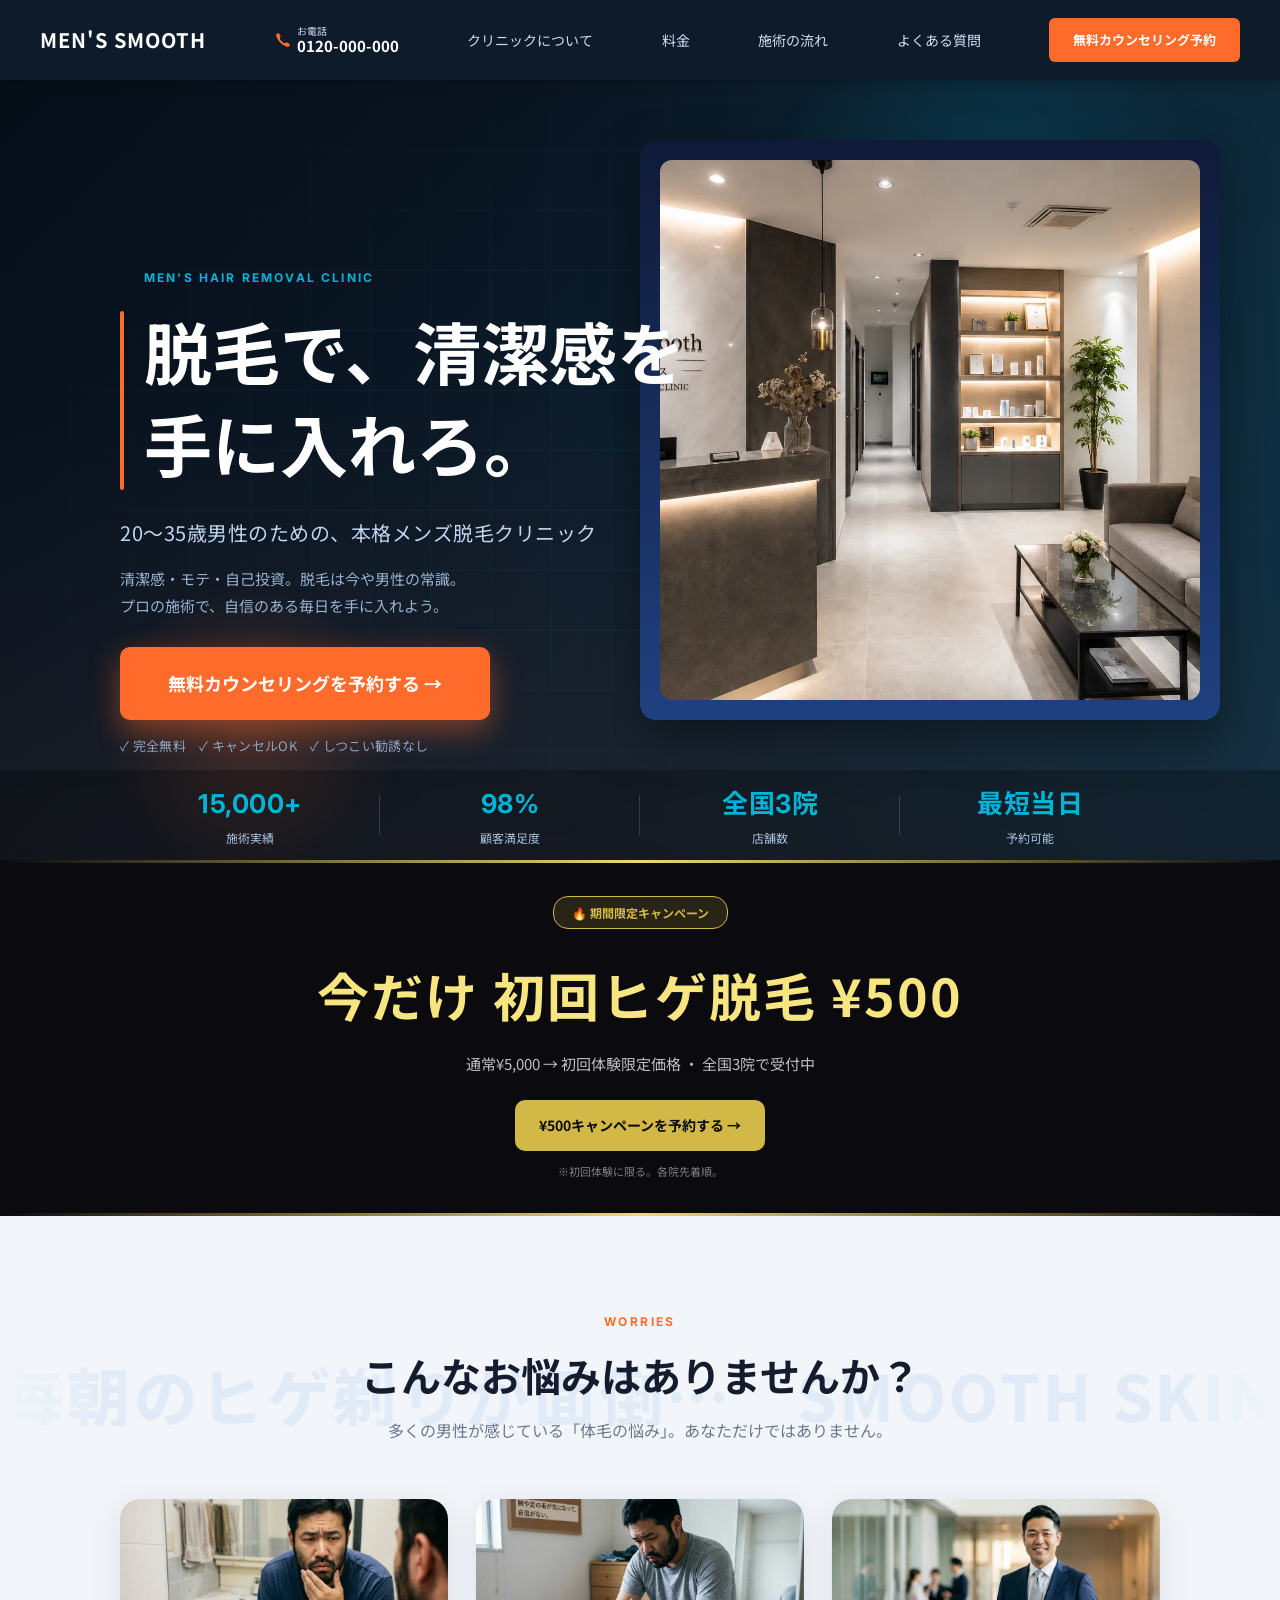
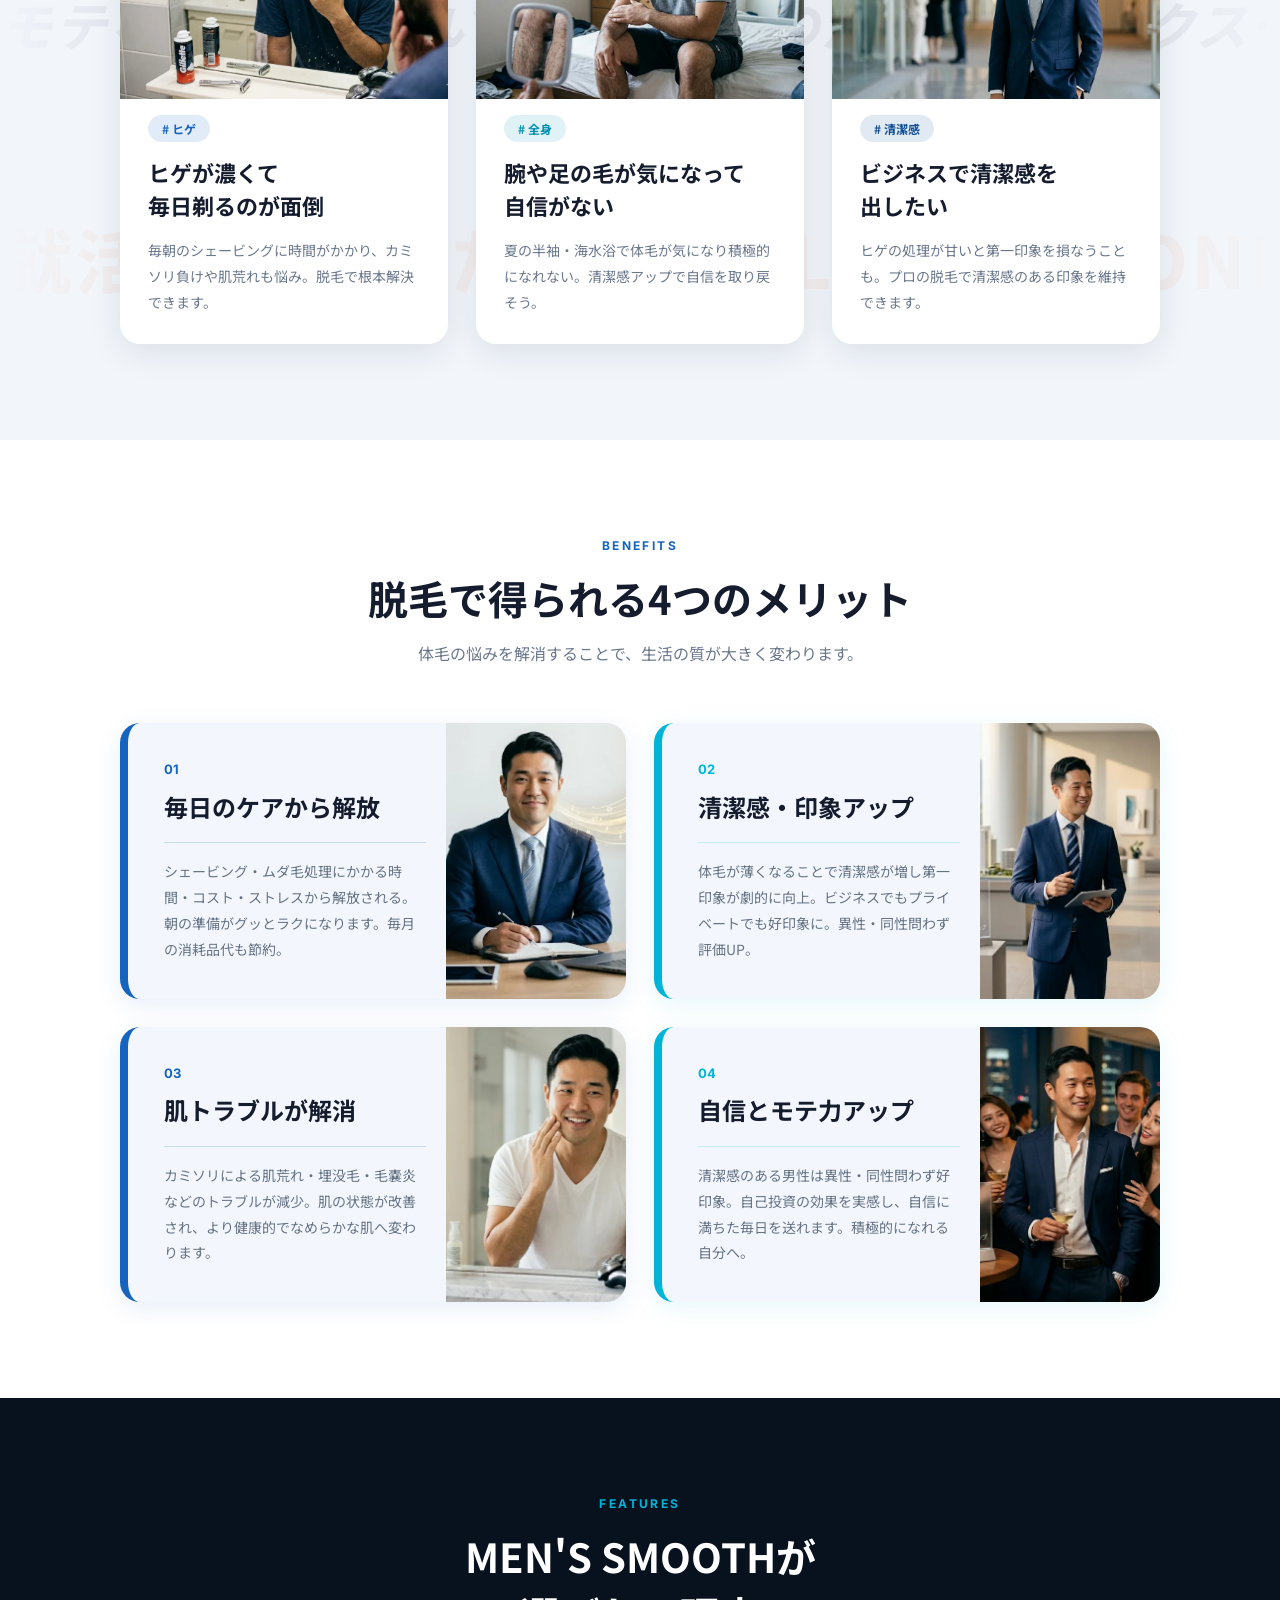
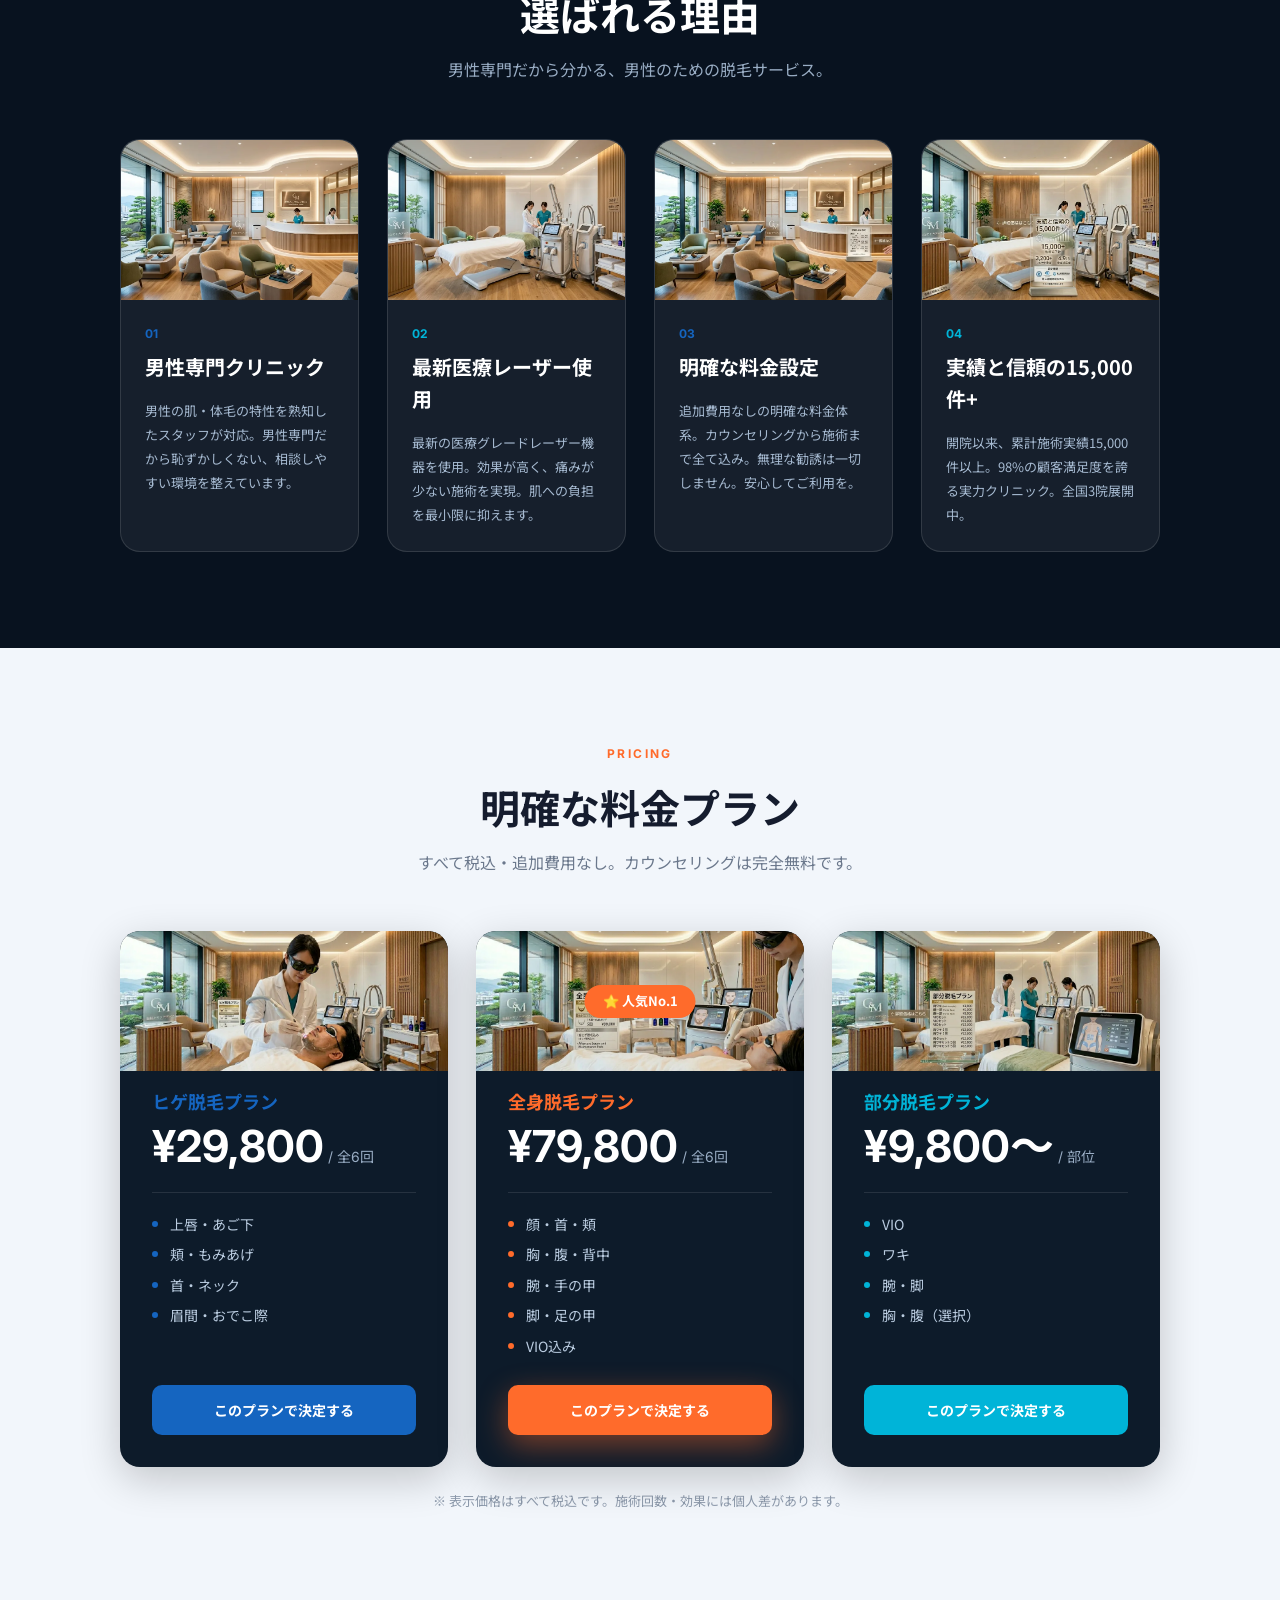
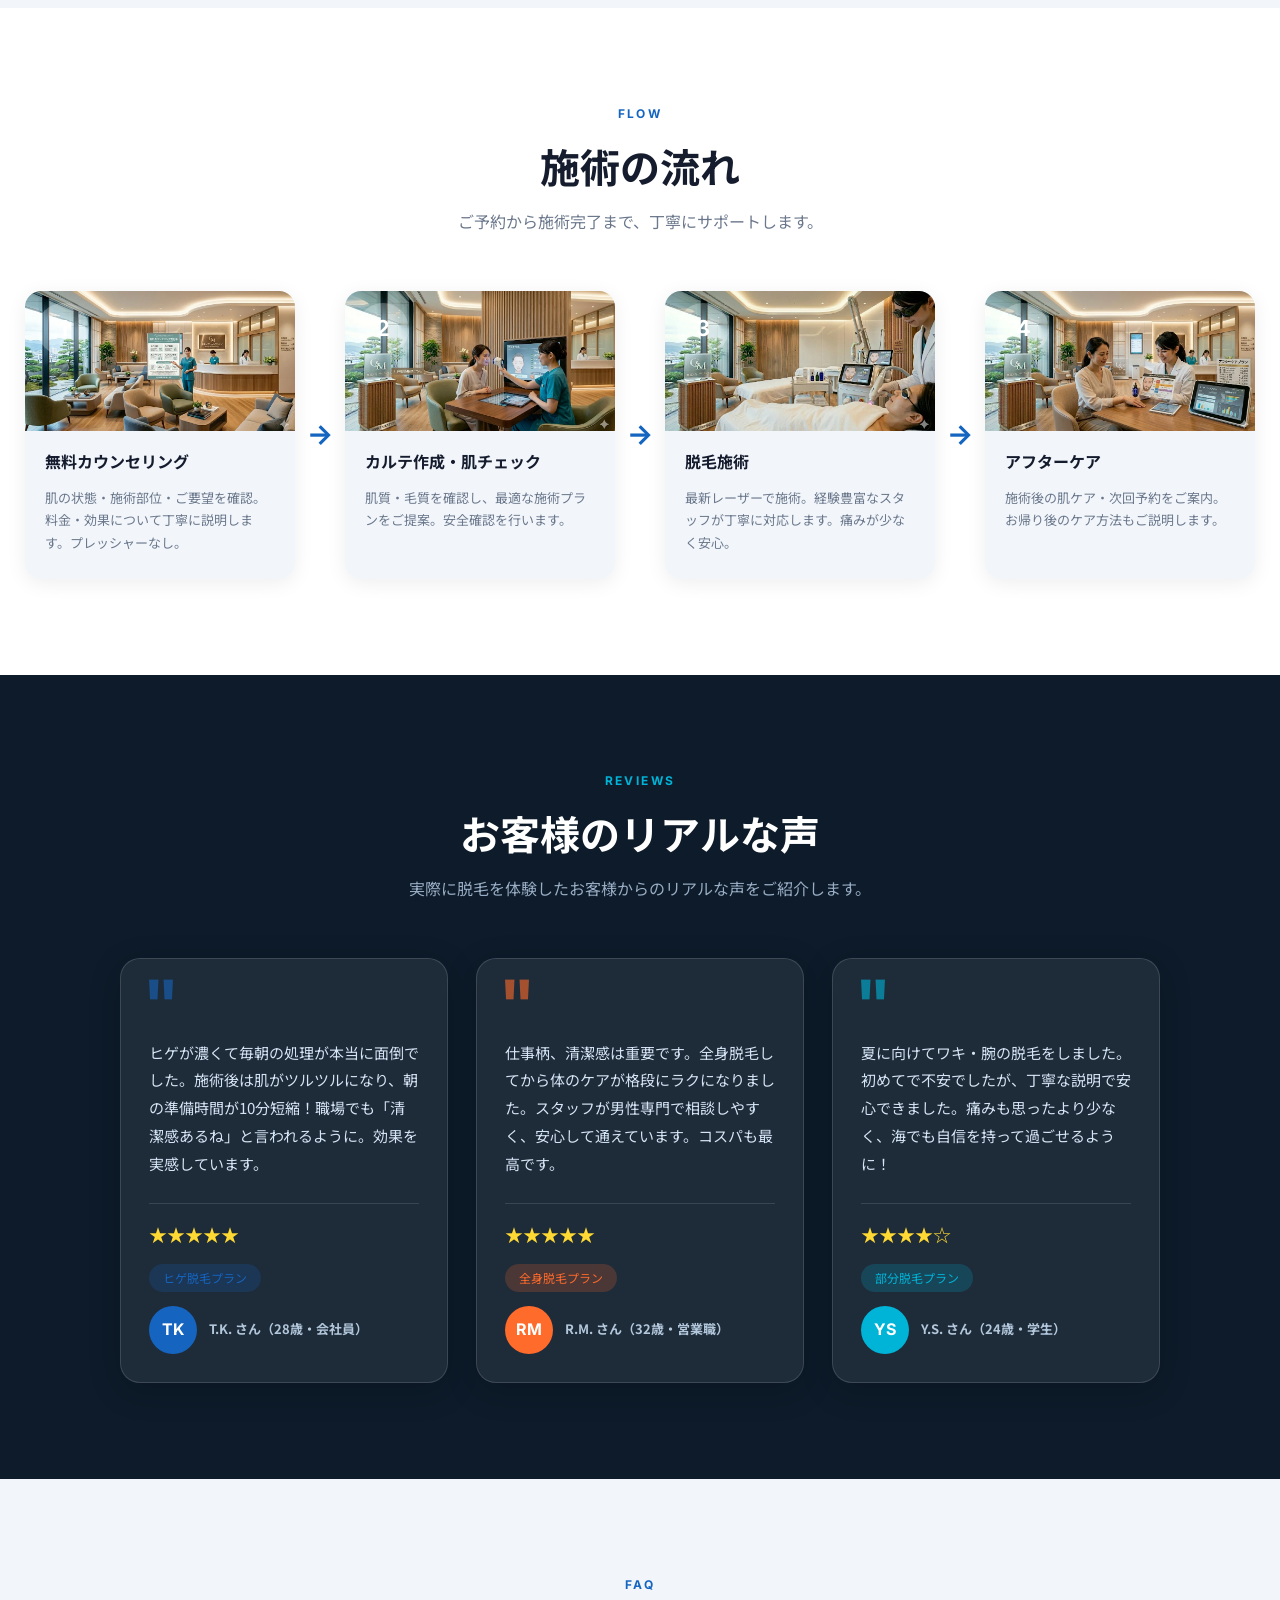
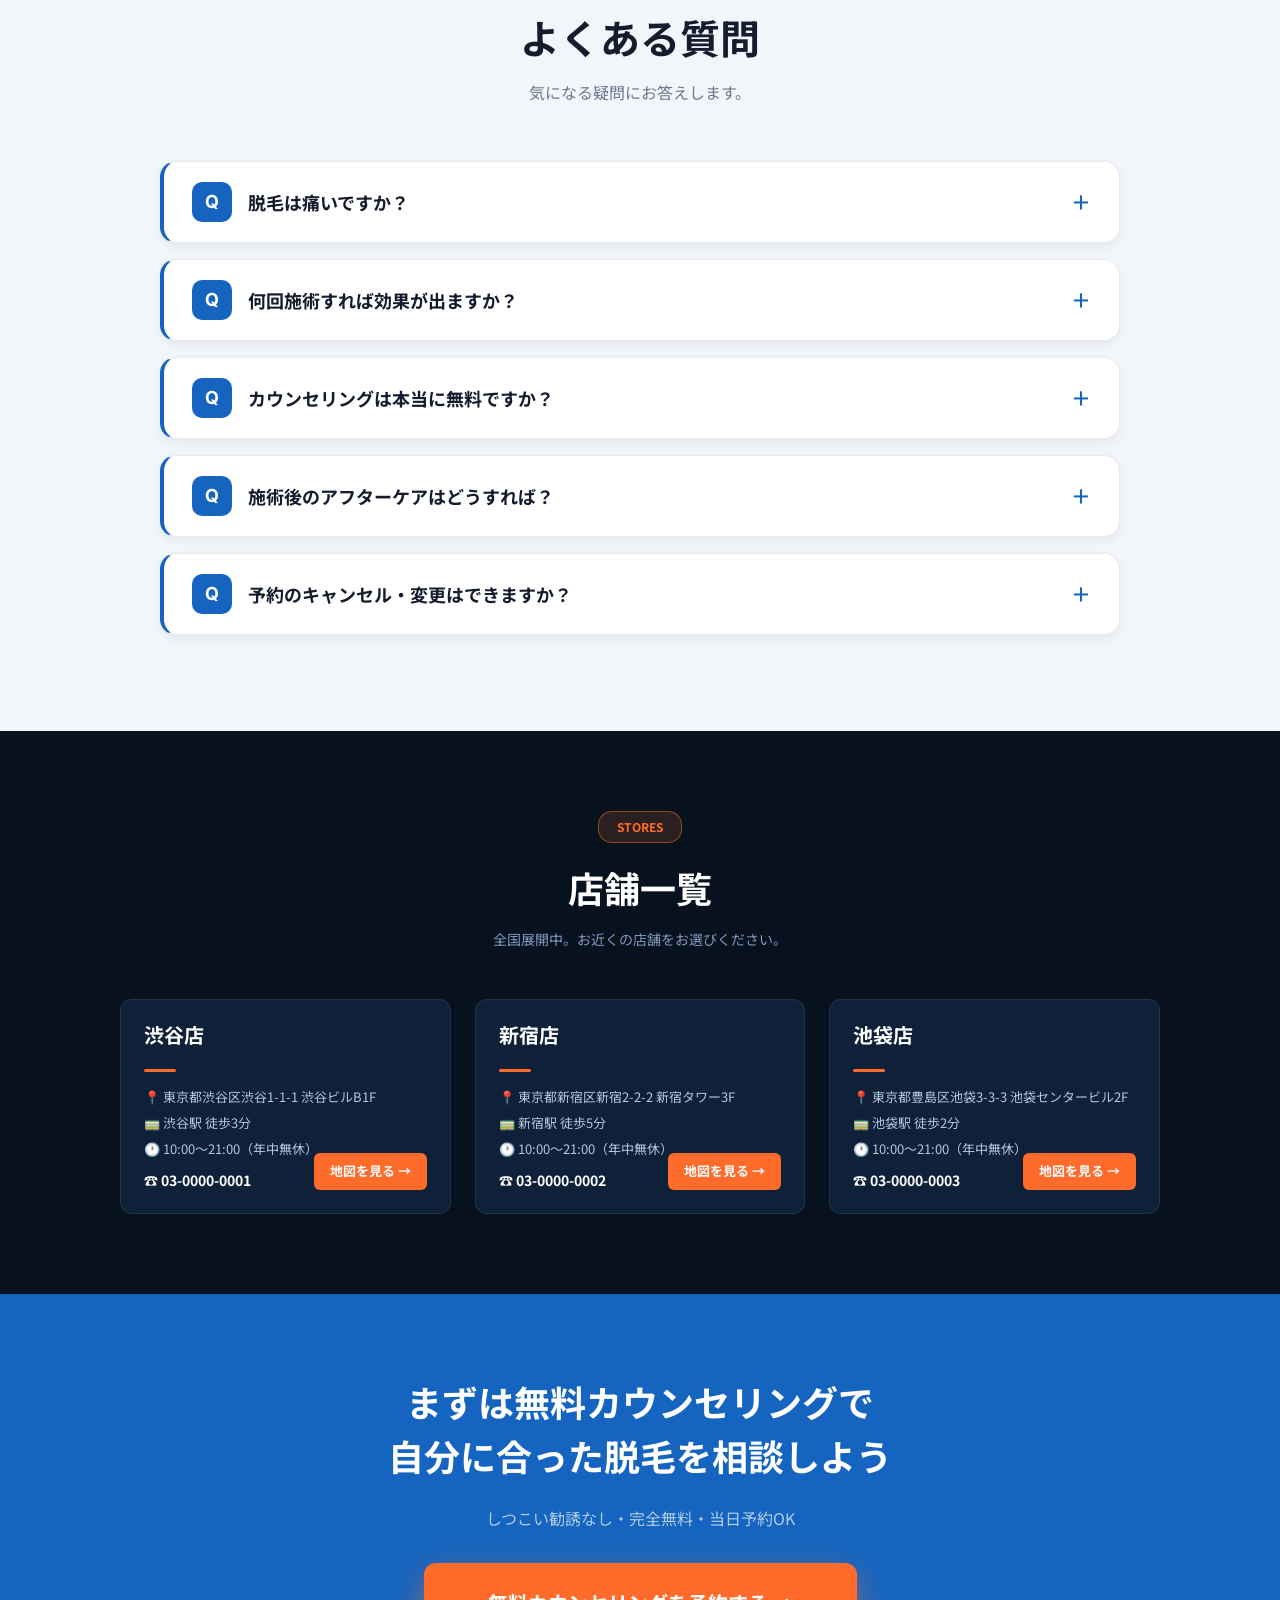
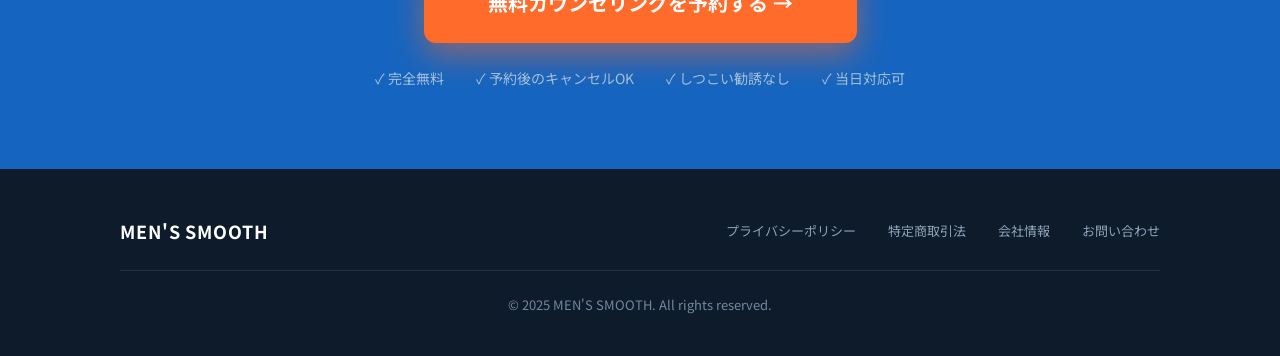
==== commit ef46886b: "コード品質改善・フォーム動作修正・仕様ドキュメント追加 【機能修正】 - フォームのmethod="post"→"get"に変更（静的サーバー対応、全予約フォーム） - 料金プラン予約後のthanks" ====
--- a/index.html
+++ b/index.html
@@ -1,4 +1,4 @@
-<!DOCTYPE html>
+﻿<!DOCTYPE html>
 <html lang="ja">
 <head>
   <meta charset="UTF-8">
@@ -93,8 +93,8 @@
 
         <figure class="fv__hero">
           <picture>
-            <source media="(max-width: 768px)" srcset="./img/fv-hero-sp.webp">
-            <img src="./img/fv-hero.webp" alt="メンズスムースのメインビジュアル" loading="eager" fetchpriority="high">
+            <source media="(max-width: 768px)" srcset="./images/fv-hero-sp.webp">
+            <img src="./images/fv-hero.webp" alt="メンズスムースのメインビジュアル" loading="eager" fetchpriority="high">
           </picture>
         </figure>
 
@@ -188,7 +188,7 @@
         </header>
         <div class="nayami__cards">
           <article class="nayami-card">
-            <img src="./img/nayami-hige.webp" alt="ヒゲの悩み" class="nayami-card__image">
+            <img src="./images/nayami-hige.webp" alt="ヒゲの悩み" class="nayami-card__image">
             <div class="nayami-card__body">
               <span class="nayami-card__tag"># ヒゲ</span>
               <h3 class="nayami-card__title">ヒゲが濃くて<br>毎日剃るのが面倒</h3>
@@ -196,7 +196,7 @@
             </div>
           </article>
           <article class="nayami-card">
-            <img src="./img/nayami-zenshin.webp" alt="全身の悩み" class="nayami-card__image">
+            <img src="./images/nayami-zenshin.webp" alt="全身の悩み" class="nayami-card__image">
             <div class="nayami-card__body">
               <span class="nayami-card__tag nayami-card__tag--cyan"># 全身</span>
               <h3 class="nayami-card__title">腕や足の毛が気になって<br>自信がない</h3>
@@ -204,7 +204,7 @@
             </div>
           </article>
           <article class="nayami-card">
-            <img src="./img/nayami-seiketsu.webp" alt="清潔感の悩み" class="nayami-card__image">
+            <img src="./images/nayami-seiketsu.webp" alt="清潔感の悩み" class="nayami-card__image">
             <div class="nayami-card__body">
               <span class="nayami-card__tag nayami-card__tag--blue"># 清潔感</span>
               <h3 class="nayami-card__title">ビジネスで清潔感を<br>出したい</h3>
@@ -228,25 +228,25 @@
             <p class="benefit-card__num">01</p>
             <h3 class="benefit-card__title">毎日のケアから解放</h3>
             <p class="benefit-card__desc">シェービング・ムダ毛処理にかかる時間・コスト・ストレスから解放される。朝の準備がグッとラクになります。毎月の消耗品代も節約。</p>
-            <img src="./img/benefit-1.webp" alt="" class="benefit-card__image" aria-hidden="true">
+            <img src="./images/benefit-1.webp" alt="" class="benefit-card__image" aria-hidden="true">
           </article>
           <article class="benefit-card benefit-card--cyan">
             <p class="benefit-card__num">02</p>
             <h3 class="benefit-card__title">清潔感・印象アップ</h3>
             <p class="benefit-card__desc">体毛が薄くなることで清潔感が増し第一印象が劇的に向上。ビジネスでもプライベートでも好印象に。異性・同性問わず評価UP。</p>
-            <img src="./img/benefit-2.webp" alt="" class="benefit-card__image" aria-hidden="true">
+            <img src="./images/benefit-2.webp" alt="" class="benefit-card__image" aria-hidden="true">
           </article>
           <article class="benefit-card">
             <p class="benefit-card__num">03</p>
             <h3 class="benefit-card__title">肌トラブルが解消</h3>
             <p class="benefit-card__desc">カミソリによる肌荒れ・埋没毛・毛嚢炎などのトラブルが減少。肌の状態が改善され、より健康的でなめらかな肌へ変わります。</p>
-            <img src="./img/benefit-3.webp" alt="" class="benefit-card__image" aria-hidden="true">
+            <img src="./images/benefit-3.webp" alt="" class="benefit-card__image" aria-hidden="true">
           </article>
           <article class="benefit-card benefit-card--cyan">
             <p class="benefit-card__num">04</p>
             <h3 class="benefit-card__title">自信とモテ力アップ</h3>
             <p class="benefit-card__desc">清潔感のある男性は異性・同性問わず好印象。自己投資の効果を実感し、自信に満ちた毎日を送れます。積極的になれる自分へ。</p>
-            <img src="./img/benefit-4.webp" alt="" class="benefit-card__image" aria-hidden="true">
+            <img src="./images/benefit-4.webp" alt="" class="benefit-card__image" aria-hidden="true">
           </article>
         </div>
       </div>
@@ -262,7 +262,7 @@
         </header>
         <div class="feature__cards">
           <article class="feature-card">
-            <img src="./img/feature-1.webp" alt="" class="feature-card__image" aria-hidden="true">
+            <img src="./images/feature-1.webp" alt="" class="feature-card__image" aria-hidden="true">
             <div class="feature-card__body">
               <p class="feature-card__num">01</p>
               <h3 class="feature-card__title">男性専門クリニック</h3>
@@ -270,7 +270,7 @@
             </div>
           </article>
           <article class="feature-card">
-            <img src="./img/feature-2.webp" alt="" class="feature-card__image" aria-hidden="true">
+            <img src="./images/feature-2.webp" alt="" class="feature-card__image" aria-hidden="true">
             <div class="feature-card__body">
               <p class="feature-card__num">02</p>
               <h3 class="feature-card__title">最新医療レーザー使用</h3>
@@ -278,7 +278,7 @@
             </div>
           </article>
           <article class="feature-card">
-            <img src="./img/feature-3.webp" alt="" class="feature-card__image" aria-hidden="true">
+            <img src="./images/feature-3.webp" alt="" class="feature-card__image" aria-hidden="true">
             <div class="feature-card__body">
               <p class="feature-card__num">03</p>
               <h3 class="feature-card__title">明確な料金設定</h3>
@@ -286,7 +286,7 @@
             </div>
           </article>
           <article class="feature-card">
-            <img src="./img/feature-4.webp" alt="" class="feature-card__image" aria-hidden="true">
+            <img src="./images/feature-4.webp" alt="" class="feature-card__image" aria-hidden="true">
             <div class="feature-card__body">
               <p class="feature-card__num">04</p>
               <h3 class="feature-card__title">実績と信頼の15,000件+</h3>
@@ -307,7 +307,7 @@
         </header>
         <div class="price__cards">
           <article class="price-card">
-            <img src="./img/price-hige.webp" alt="" class="price-card__image" aria-hidden="true">
+            <img src="./images/price-hige.webp" alt="" class="price-card__image" aria-hidden="true">
             <div class="price-card__body">
               <h3 class="price-card__name">ヒゲ脱毛プラン</h3>
               <p class="price-card__price">¥29,800<span class="price-card__price-unit">/ 全6回</span></p>
@@ -322,7 +322,7 @@
             </div>
           </article>
           <article class="price-card price-card--popular">
-            <img src="./img/price-zenshin.webp" alt="" class="price-card__image" aria-hidden="true">
+            <img src="./images/price-zenshin.webp" alt="" class="price-card__image" aria-hidden="true">
             <span class="price-card__badge">⭐ 人気No.1</span>
             <div class="price-card__body">
               <h3 class="price-card__name">全身脱毛プラン</h3>
@@ -339,7 +339,7 @@
             </div>
           </article>
           <article class="price-card price-card--bubun">
-            <img src="./img/price-bubun.webp" alt="" class="price-card__image" aria-hidden="true">
+            <img src="./images/price-bubun.webp" alt="" class="price-card__image" aria-hidden="true">
             <div class="price-card__body">
               <h3 class="price-card__name">部分脱毛プラン</h3>
               <p class="price-card__price">¥9,800〜<span class="price-card__price-unit">/ 部位</span></p>
@@ -368,7 +368,7 @@
         </header>
         <ol class="flow__steps">
           <li class="flow-step">
-            <img src="./img/flow-1.webp" alt="" class="flow-step__image" aria-hidden="true">
+            <img src="./images/flow-1.webp" alt="" class="flow-step__image" aria-hidden="true">
             <span class="flow-step__num">1</span>
             <div class="flow-step__body">
               <h3 class="flow-step__title">無料カウンセリング</h3>
@@ -377,7 +377,7 @@
           </li>
           <li class="flow__arrow" aria-hidden="true">→</li>
           <li class="flow-step">
-            <img src="./img/flow-2.webp" alt="" class="flow-step__image" aria-hidden="true">
+            <img src="./images/flow-2.webp" alt="" class="flow-step__image" aria-hidden="true">
             <span class="flow-step__num">2</span>
             <div class="flow-step__body">
               <h3 class="flow-step__title">カルテ作成・肌チェック</h3>
@@ -386,7 +386,7 @@
           </li>
           <li class="flow__arrow" aria-hidden="true">→</li>
           <li class="flow-step">
-            <img src="./img/flow-3.webp" alt="" class="flow-step__image" aria-hidden="true">
+            <img src="./images/flow-3.webp" alt="" class="flow-step__image" aria-hidden="true">
             <span class="flow-step__num">3</span>
             <div class="flow-step__body">
               <h3 class="flow-step__title">脱毛施術</h3>
@@ -395,7 +395,7 @@
           </li>
           <li class="flow__arrow" aria-hidden="true">→</li>
           <li class="flow-step">
-            <img src="./img/flow-4.webp" alt="" class="flow-step__image" aria-hidden="true">
+            <img src="./images/flow-4.webp" alt="" class="flow-step__image" aria-hidden="true">
             <span class="flow-step__num">4</span>
             <div class="flow-step__body">
               <h3 class="flow-step__title">アフターケア</h3>
--- a/css/styles.css
+++ b/css/styles.css
@@ -142,11 +142,6 @@
   color: #0a0a0f;
 }
 
-.btn--dark {
-  background-color: #0d1b2a;
-  color: #ffffff;
-}
-
 .btn--lg {
   padding: 22px 48px;
   font-size: 18px;
@@ -163,12 +158,6 @@
   padding: 14px 24px;
   font-size: 14px;
   border-radius: 10px;
-}
-
-.btn--sm {
-  padding: 12px 24px;
-  font-size: 13px;
-  border-radius: 6px;
 }
 
 .btn--block {
@@ -723,7 +712,7 @@
 .campaign {
   background-color: #0a0a0f;
   position: relative;
-  padding: 36px 0 36px;
+  padding: 36px 0;
   text-align: center;
 }
 
@@ -1305,7 +1294,7 @@
   position: absolute;
   top: 11px;
   left: 23px;
-  font-family: "Inter", serif;
+  font-family: "Inter", sans-serif;
   font-size: 72px;
   font-weight: 700;
   color: rgba(21, 101, 192, 0.6);
@@ -2182,14 +2171,6 @@
   color: #1f2438;
 }
 
-.selected-plan__change {
-  font-size: 12px;
-  color: #2e78f2;
-  background: none;
-  border: none;
-  cursor: pointer;
-}
-
 .form-row {
   margin-bottom: 24px;
 }
@@ -2238,6 +2219,23 @@
   border-color: #1565c0;
   background-color: #ffffff;
   box-shadow: 0 0 0 3px rgba(21, 101, 192, 0.1);
+}
+
+.form-input.is-error,
+.form-textarea.is-error {
+  border-color: #eb2e2e;
+  background-color: #fff8f8;
+  box-shadow: 0 0 0 3px rgba(235, 46, 46, 0.1);
+}
+
+.form-error-msg {
+  font-size: 12px;
+  color: #eb2e2e;
+  margin-top: 6px;
+}
+
+.form-checkbox.is-error .form-checkbox__text {
+  color: #eb2e2e;
 }
 
 .form-textarea {
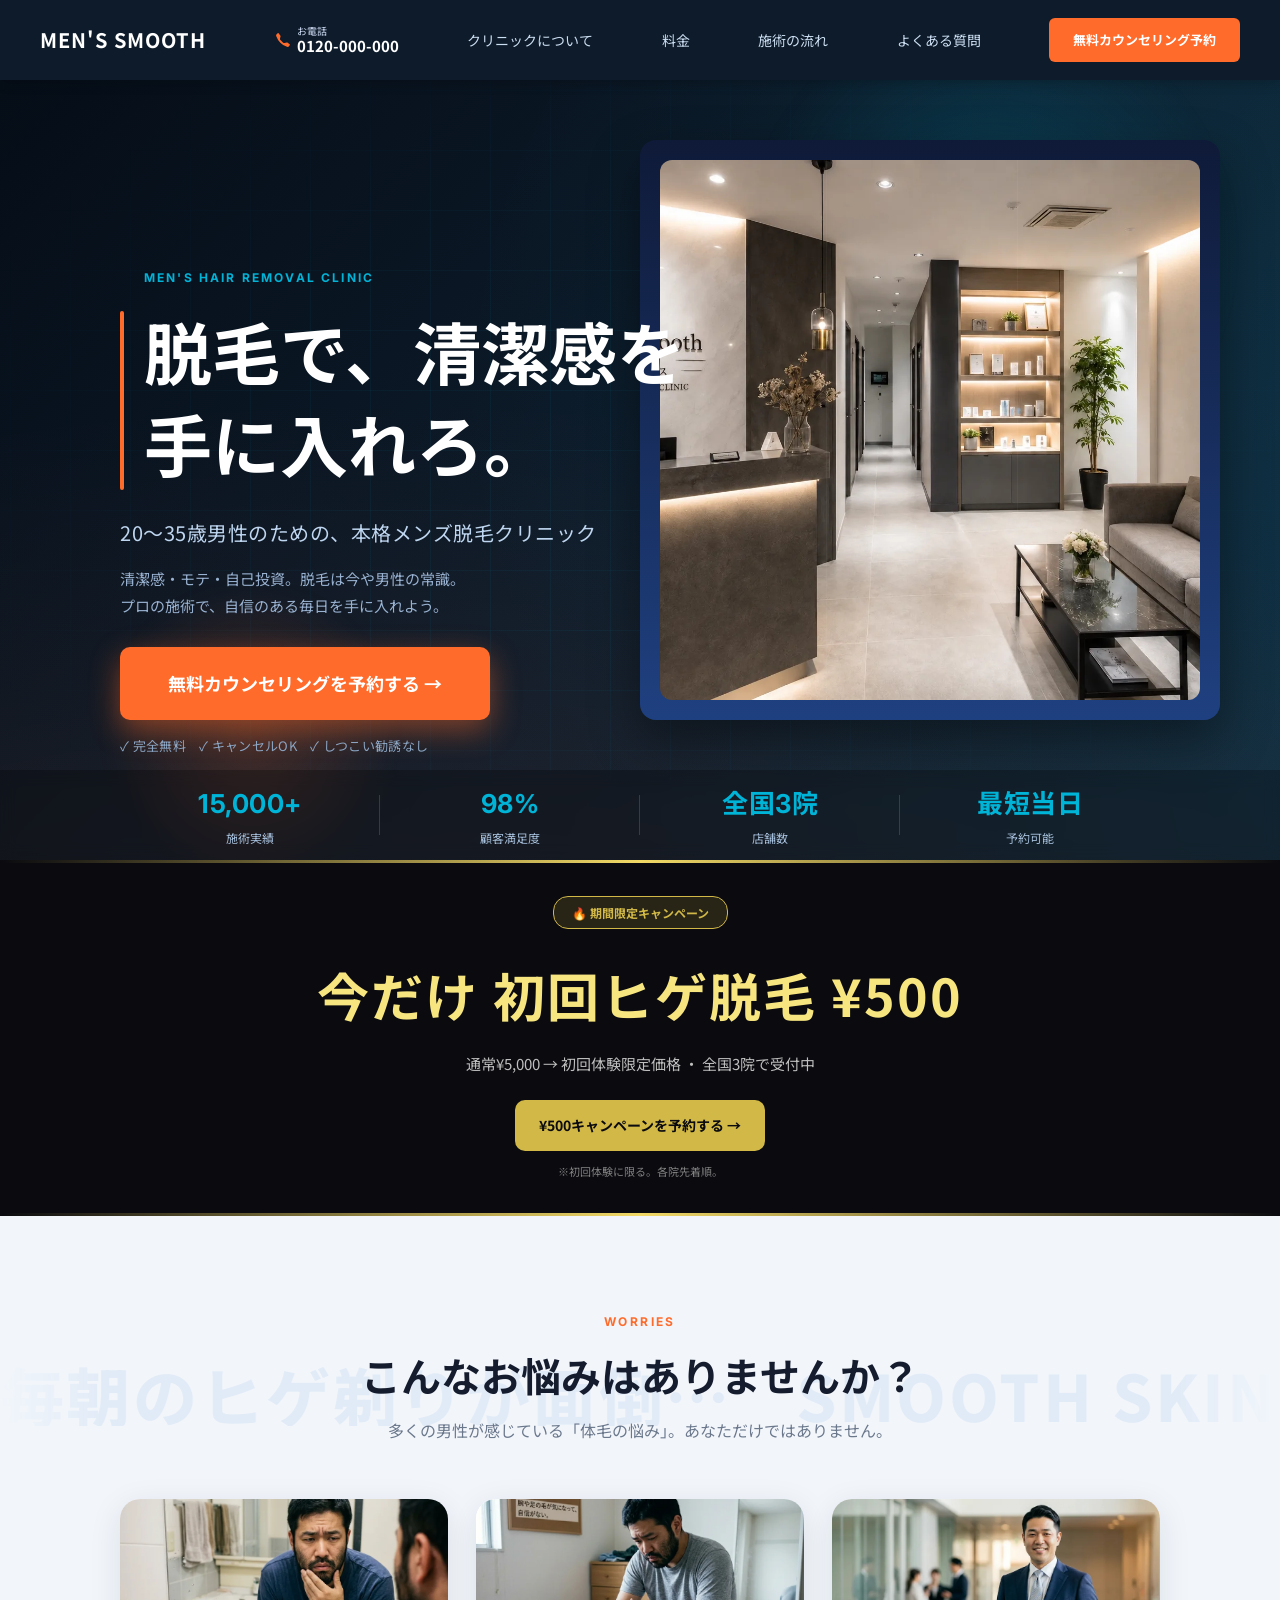
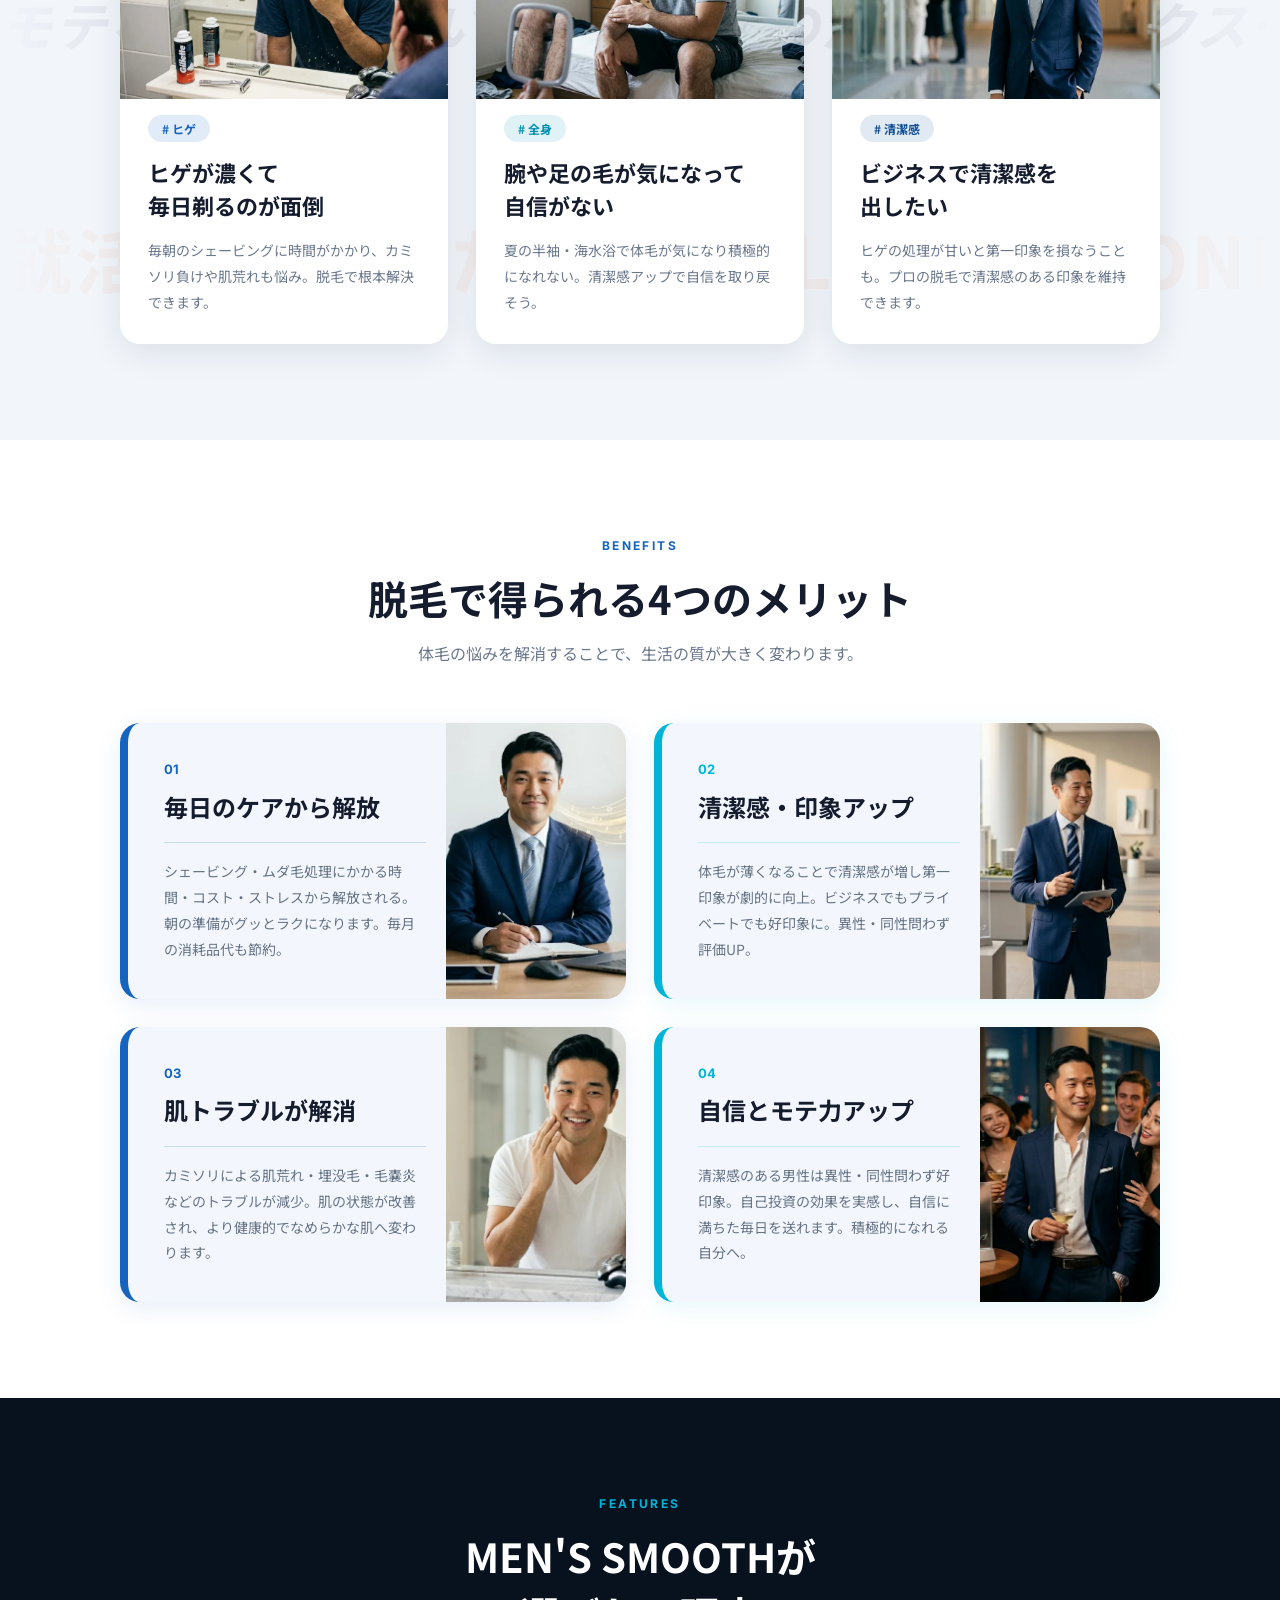
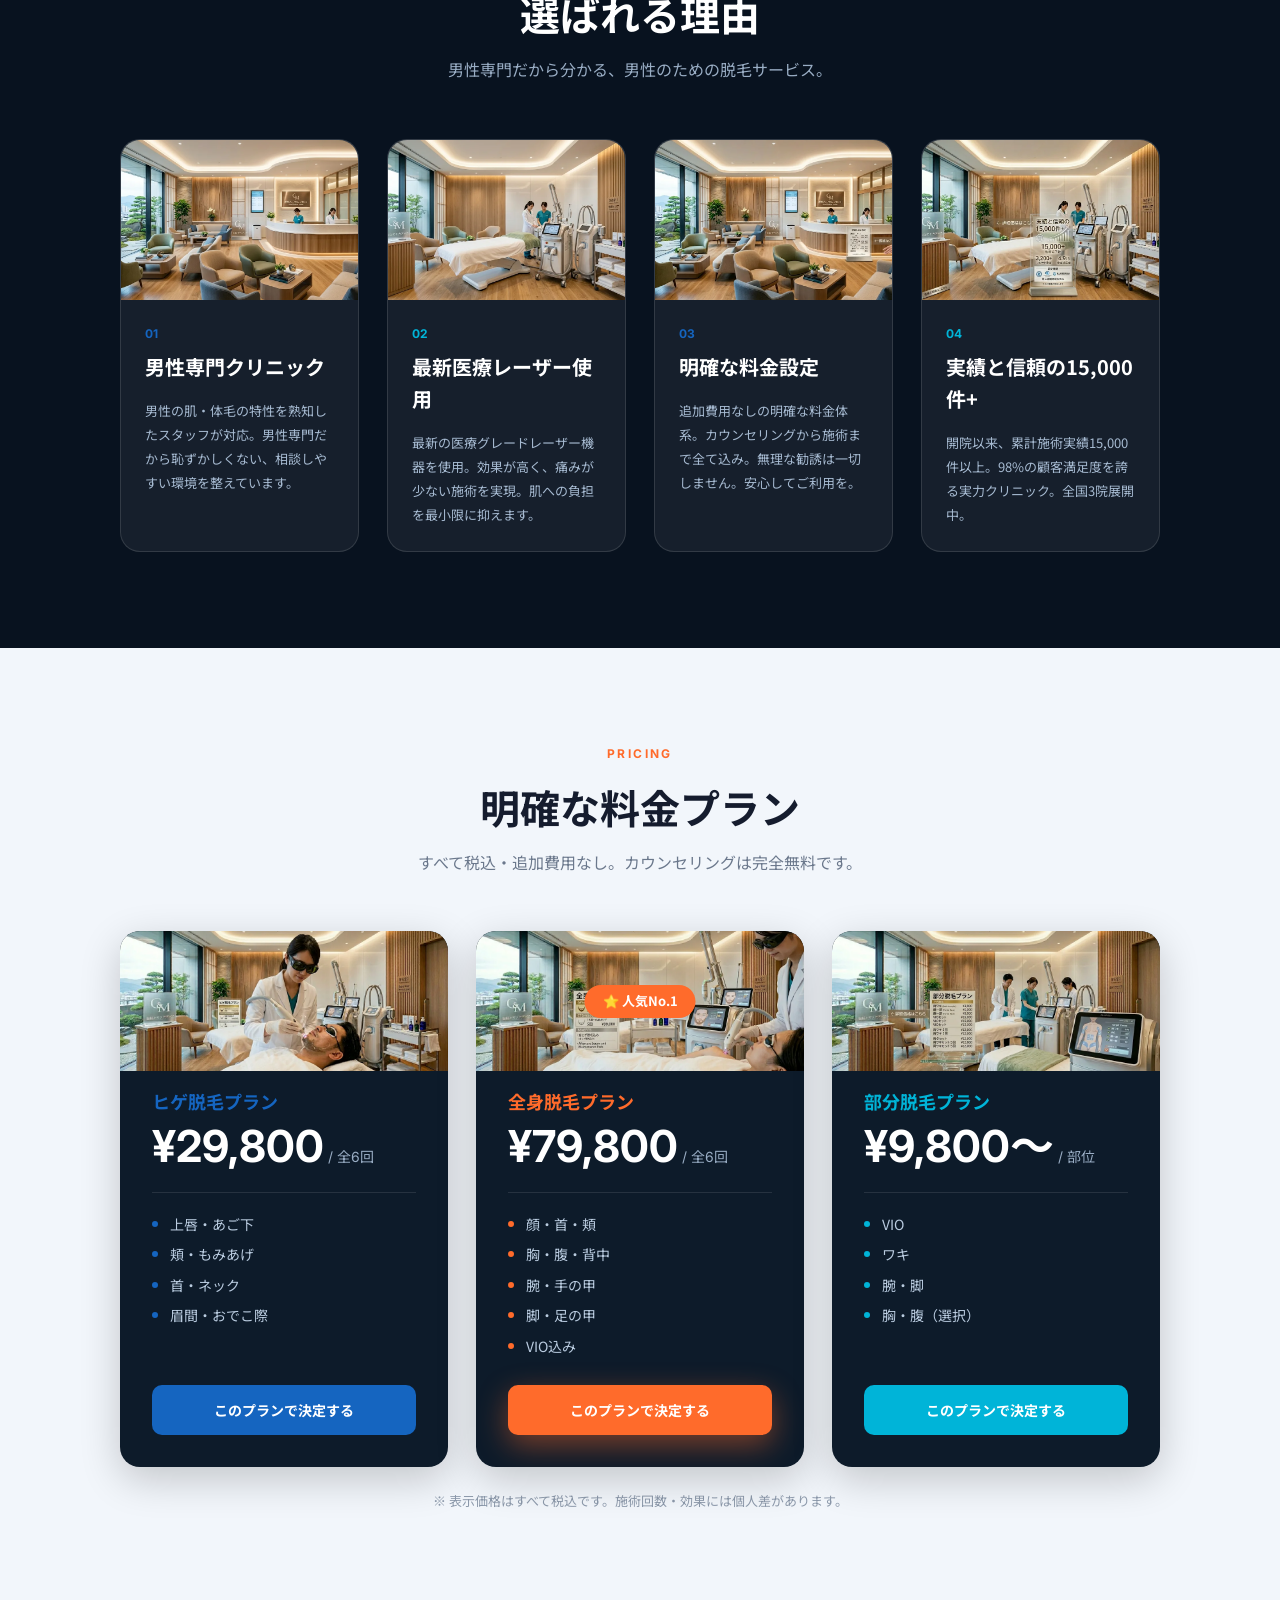
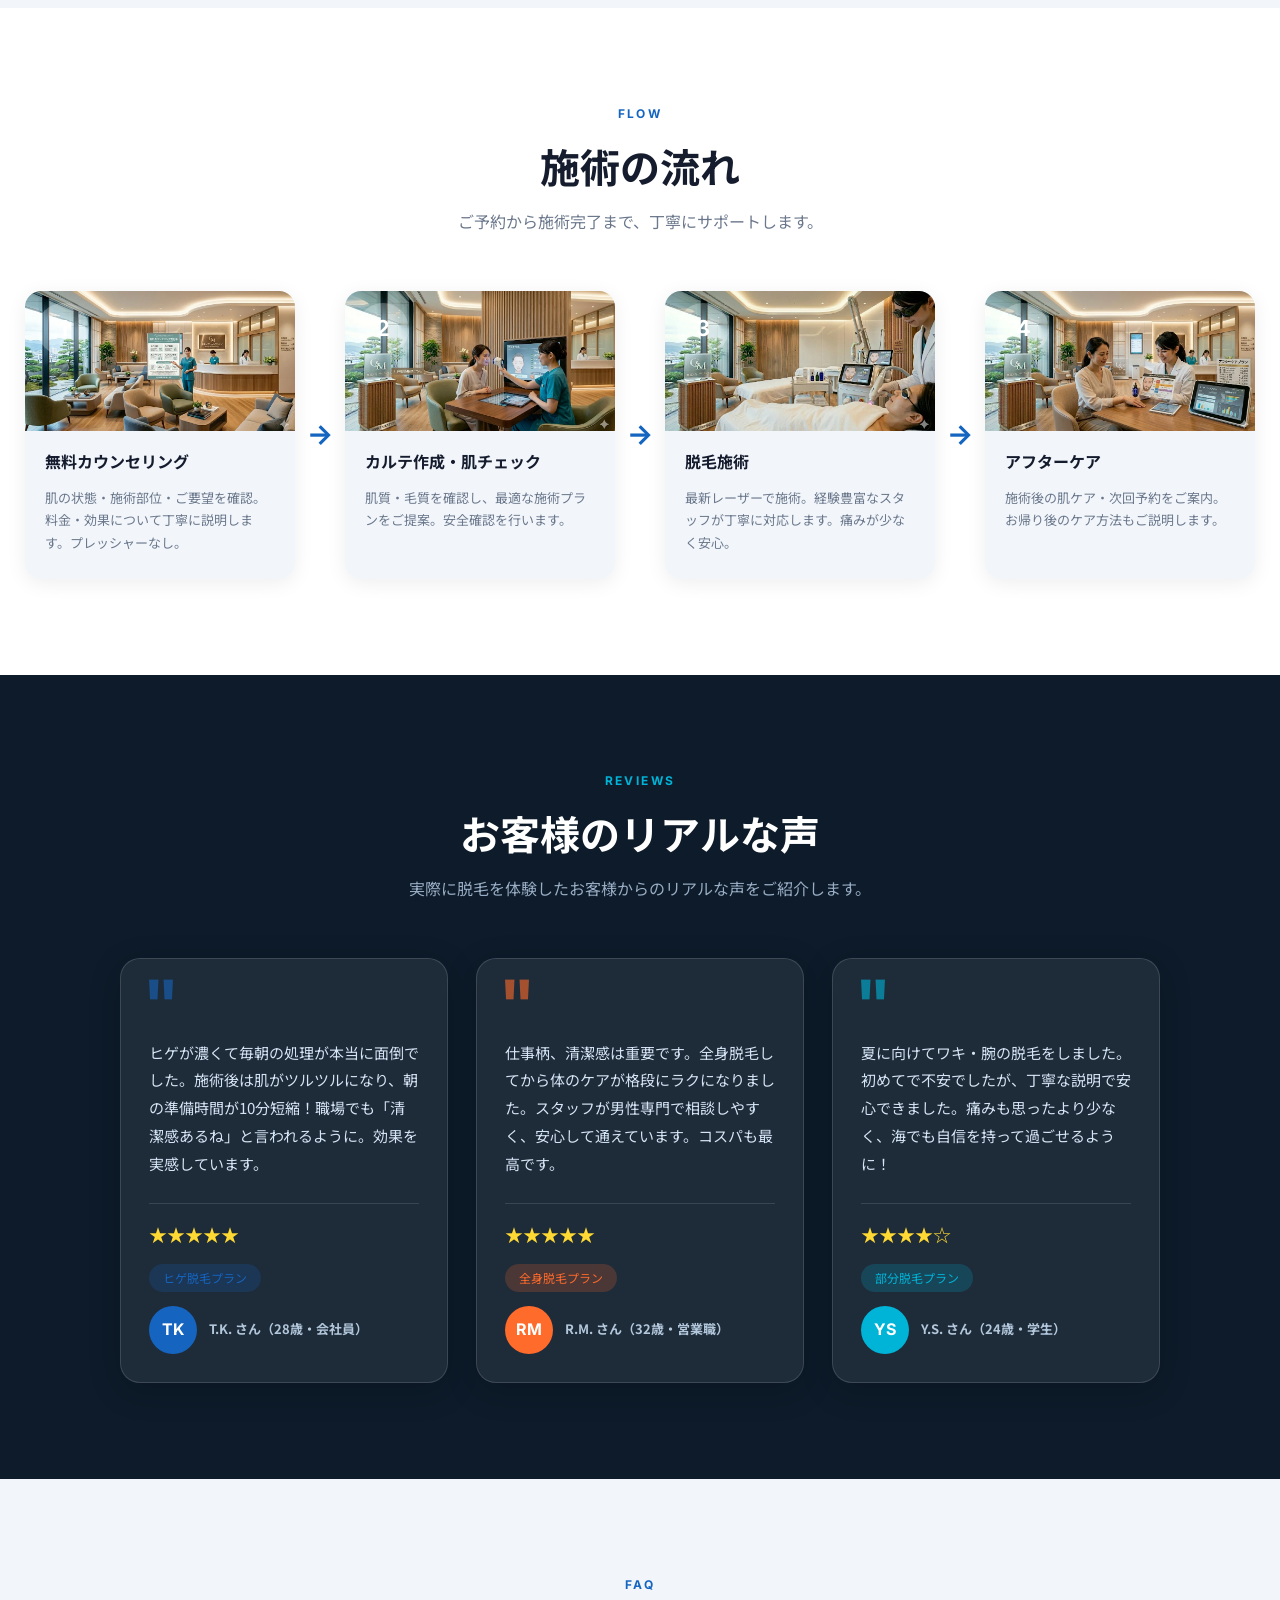
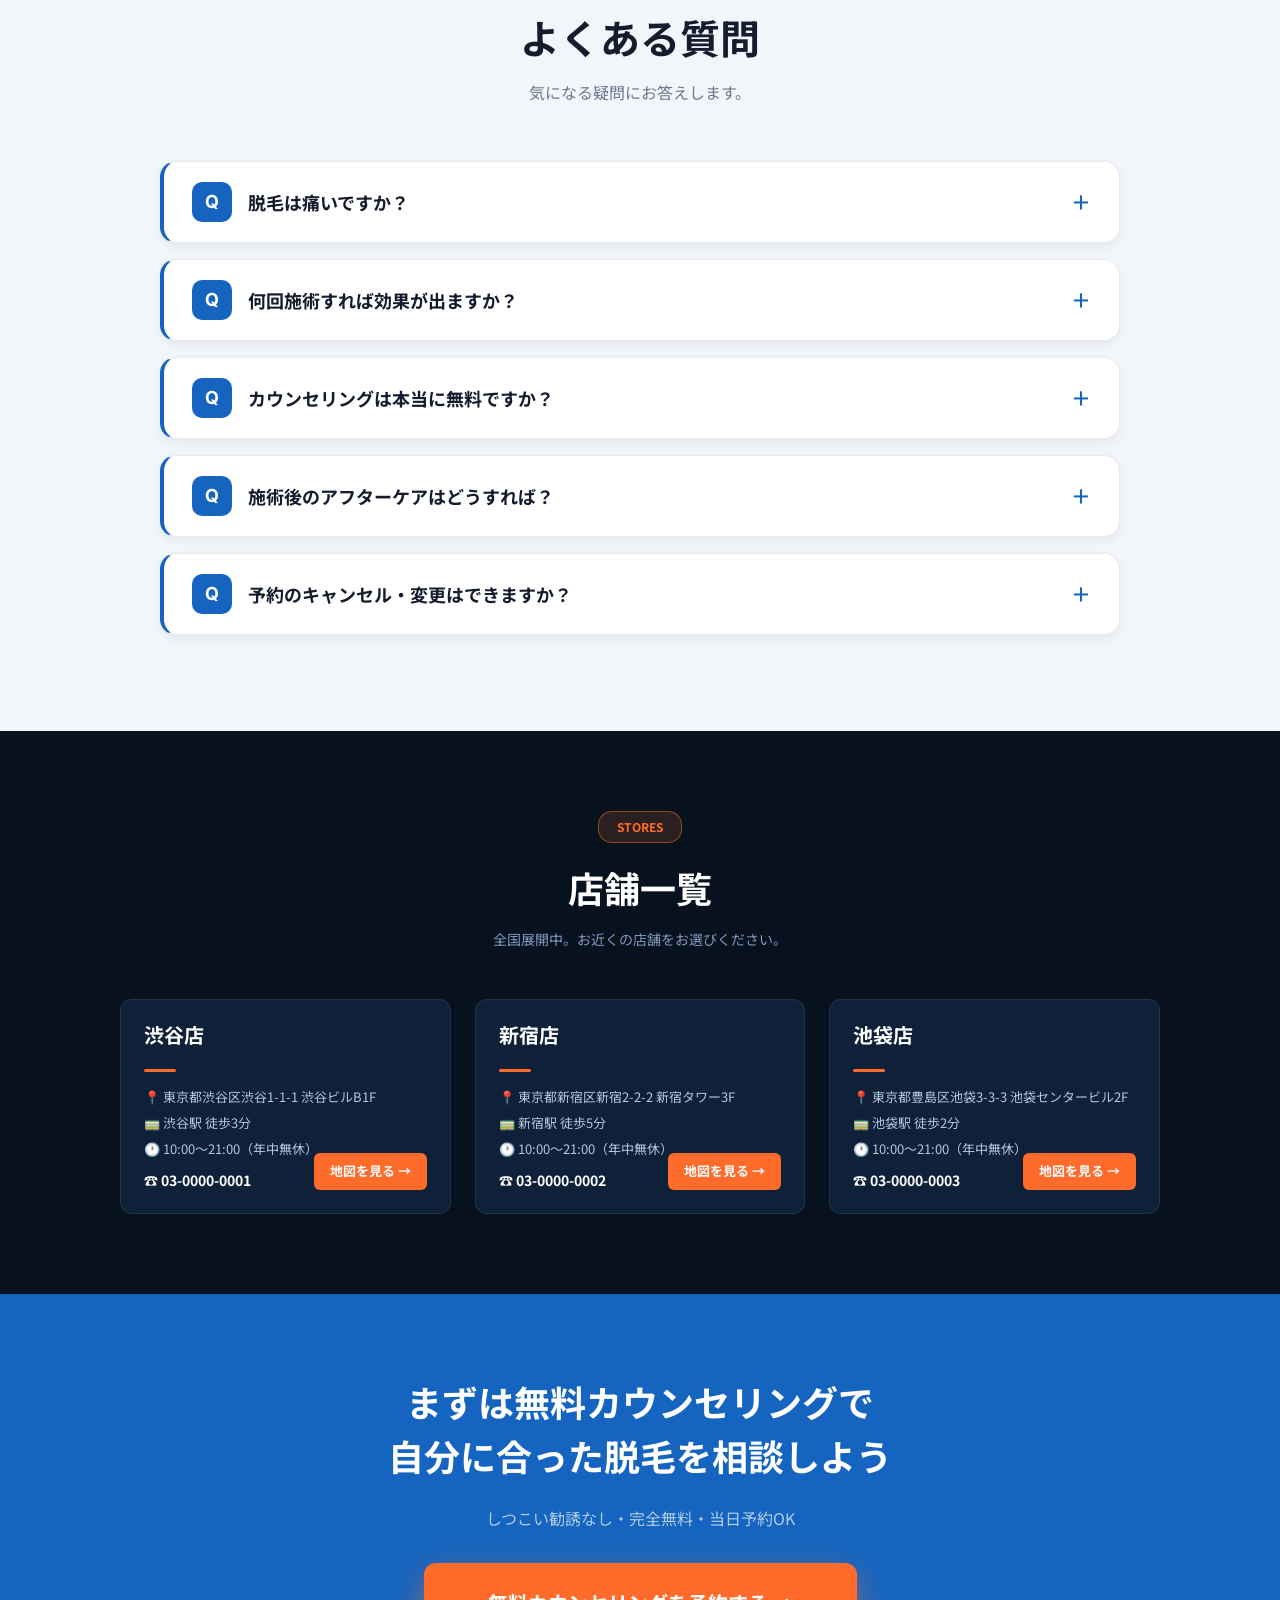
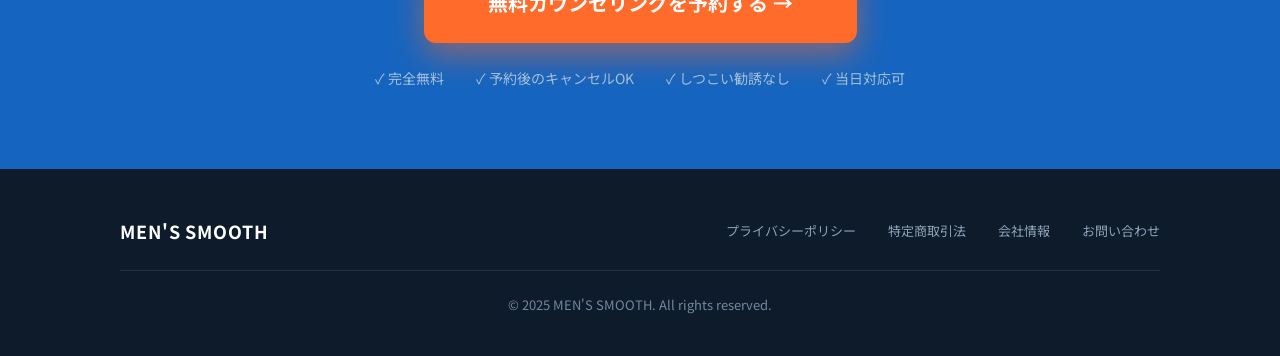
==== commit 8445dfd5: "HTML・CSS・JS に日本語コメントを追加 後から見てわかりやすいよう、非自明な実装に説明コメントを付与。  - js/main.js：IIFE・ハンバーガー・FAQ・スムーススクロール・追従CT" ====
--- a/index.html
+++ b/index.html
@@ -80,6 +80,7 @@
           <span class="fv__label">MEN'S HAIR REMOVAL CLINIC</span>
 
           <div class="fv__heading-wrap">
+            <!-- is-pc / is-sp で改行位置を出し分け。同一テキストを2つ用意するのが目的 -->
             <h1 class="fv__heading"><span class="is-pc">脱毛で、清潔感を<br>手に入れろ。</span><span class="is-sp">脱毛で、<br>清潔感を<br>手に入れろ。</span></h1>
           </div>
 
@@ -91,6 +92,10 @@
           <p class="fv__notes is-pc">✓ 完全無料　✓ キャンセルOK　✓ しつこい勧誘なし</p>
         </div>
 
+        <!--
+          FVヒーロー画像：LCP対象のため loading="eager" fetchpriority="high" でブラウザの優先読み込みを指示。
+          <picture> でSP用に小さい画像を出し分け（通信量削減）。
+        -->
         <figure class="fv__hero">
           <picture>
             <source media="(max-width: 768px)" srcset="./images/fv-hero-sp.webp">
@@ -114,6 +119,7 @@
             <div class="fv__stat-num">全国3院</div>
             <div class="fv__stat-label">店舗数</div>
           </div>
+          <!-- fv__stat--hide-sp：SP では3項目に絞るためこの項目だけ非表示 -->
           <div class="fv__stat fv__stat--hide-sp">
             <div class="fv__stat-num">最短当日</div>
             <div class="fv__stat-label">予約可能</div>
@@ -133,7 +139,12 @@
 
     <!-- ===== Nayami ===== -->
     <section class="section nayami" id="nayami">
-      <!-- 背景マーキー(装飾) -->
+      <!--
+        背景マーキー（装飾）— aria-hidden="true" でスクリーンリーダーには読まれない。
+        各 .nayami__marquee-track 内のテキストは同一内容を2セット並べている。
+        CSS の translateX(0→-50%) アニメーションで1セット分移動すると
+        見た目上は最初の位置と同じになるため、途切れずループし続ける。
+      -->
       <div class="nayami__marquee" aria-hidden="true">
         <div class="nayami__marquee-row nayami__marquee-row--1">
           <div class="nayami__marquee-track">
@@ -605,7 +616,7 @@
     </div>
   </footer>
 
-  <!-- ===== Floating CTA (SP only) ===== -->
+  <!-- SP限定の追従CTA。js-floating-cta を JS が監視し、FV通過後に is-visible を付与して表示する -->
   <div class="floating-cta js-floating-cta" aria-hidden="true">
     <a href="./reservation-counseling.html" class="floating-cta__btn">無料カウンセリングを予約する →</a>
   </div>
--- a/css/styles.css
+++ b/css/styles.css
@@ -58,6 +58,7 @@
 }
 
 /* ---------- 1. Common Layout ---------- */
+/* 全セクション共通のコンテナ。max-width: 1440px で中央揃え */
 .section {
   width: 100%;
 }
@@ -228,9 +229,14 @@
   font-weight: 700;
   color: #ffffff;
   letter-spacing: 0;
-  font-feature-settings: "tnum";
-}
-
+  font-feature-settings: "tnum"; /* 電話番号を等幅数字で表示（桁ズレ防止）*/
+}
+
+/*
+ * display: contents で nav 要素自体をレイアウトから外し、
+ * 子の <a> が直接 header__inner の flex アイテムになる設計。
+ * ※ nav や .header__tel に is-pc を付けると display: revert で上書きされるため注意。
+ */
 .header__nav {
   display: contents;
 }
@@ -347,7 +353,10 @@
   fill: #ff6b2b;
 }
 
-/* SPメニューパネル（ドロワー）— SPの電話ストリップ下から展開 */
+/*
+ * SPメニューパネル（ドロワー）— SPの電話ストリップ下から展開
+ * top: 76px = ヘッダー50px + 電話ストリップ26px
+ */
 .sp-drawer {
   display: none;
   position: fixed;
@@ -382,7 +391,12 @@
   margin-top: 16px;
 }
 
-/* -------- FV (PC: 780px絶対配置 / SP: 縦flex) -------- */
+/*
+ * FV（ファーストビュー）
+ * PC: コンテンツ・画像を absolute で配置（左右2カラム風）
+ * SP: flex で縦積みに切り替え（下部SPメディアクエリ参照）
+ * isolation: isolate で子要素のz-indexスタッキングコンテキストを独立させる
+ */
 .fv {
   position: relative;
   background:
@@ -526,6 +540,7 @@
   }
 }
 
+/* アクセシビリティ：動きを減らす設定をONにしているユーザーには全アニメを停止 */
 @media (prefers-reduced-motion: reduce) {
   .fv,
   .fv::before,
@@ -661,7 +676,13 @@
   background-color: transparent;
 }
 
-/* 背景帯を viewport 全幅に拡張 */
+/*
+ * 背景帯を viewport 全幅に拡張するテクニック。
+ * コンテナ内に収まる要素から全幅の帯を作る定番手法：
+ *   left: 50%  → 親の中央に移動
+ *   width: 100vw → ビューポート幅に拡張
+ *   transform: translateX(-50%) → 左にずらして左端を画面端に合わせる
+ */
 .fv__stats::before {
   content: "";
   position: absolute;
@@ -776,7 +797,12 @@
   overflow: hidden;
 }
 
-/* ---- 背景マーキー(装飾テキスト) ---- */
+/*
+ * 背景マーキー（装飾テキスト）— シームレスループの仕組み
+ * HTML側で同じ内容の <span> を2セット並べ、translateX(0→-50%) で流す。
+ * -50% で1セット分だけ移動したとき、見た目上は最初の状態と同じになるため
+ * animation が繰り返されても途切れなく見える。
+ */
 .nayami__marquee {
   position: absolute;
   inset: 0;
@@ -1385,6 +1411,13 @@
 }
 
 /* ---------- 12. FAQ ---------- */
+/*
+ * アコーディオン開閉は max-height トランジションで実装。
+ * height: auto は transition できないため max-height で代替する。
+ * JS が .faq-item に is-open を付けると 0 → 400px へ変化してパネルが開く。
+ * 400px は想定される最大コンテンツ高さ。大きすぎると閉じるときの速度感が
+ * コンテンツ高さと合わなくなるため、実際の高さに近い値を設定しておくこと。
+ */
 .faq {
   background-color: #f2f6fb;
 }
@@ -1692,6 +1725,12 @@
 }
 
 /* ---------- 16. Floating CTA (SP only) ---------- */
+/*
+ * PC では display: none のまま。SP メディアクエリで display: block に変更。
+ * 初期状態は translateY(100%) で画面外（下）に隠れており、
+ * JS が is-visible を付けると translateY(0) へ遷移して画面内にスライドアップする。
+ * FV 通過後〜フッター到達前のみ表示（JS の initFloatingCta 参照）。
+ */
 .floating-cta {
   display: none;
   position: fixed;
@@ -1969,6 +2008,7 @@
   gap: 32px;
 }
 
+/* 料金プラン予約ページ専用の2カラムレイアウト。左: プラン選択 / 右: 入力フォーム */
 .form-wrap--two {
   max-width: 1220px;
   display: grid;
